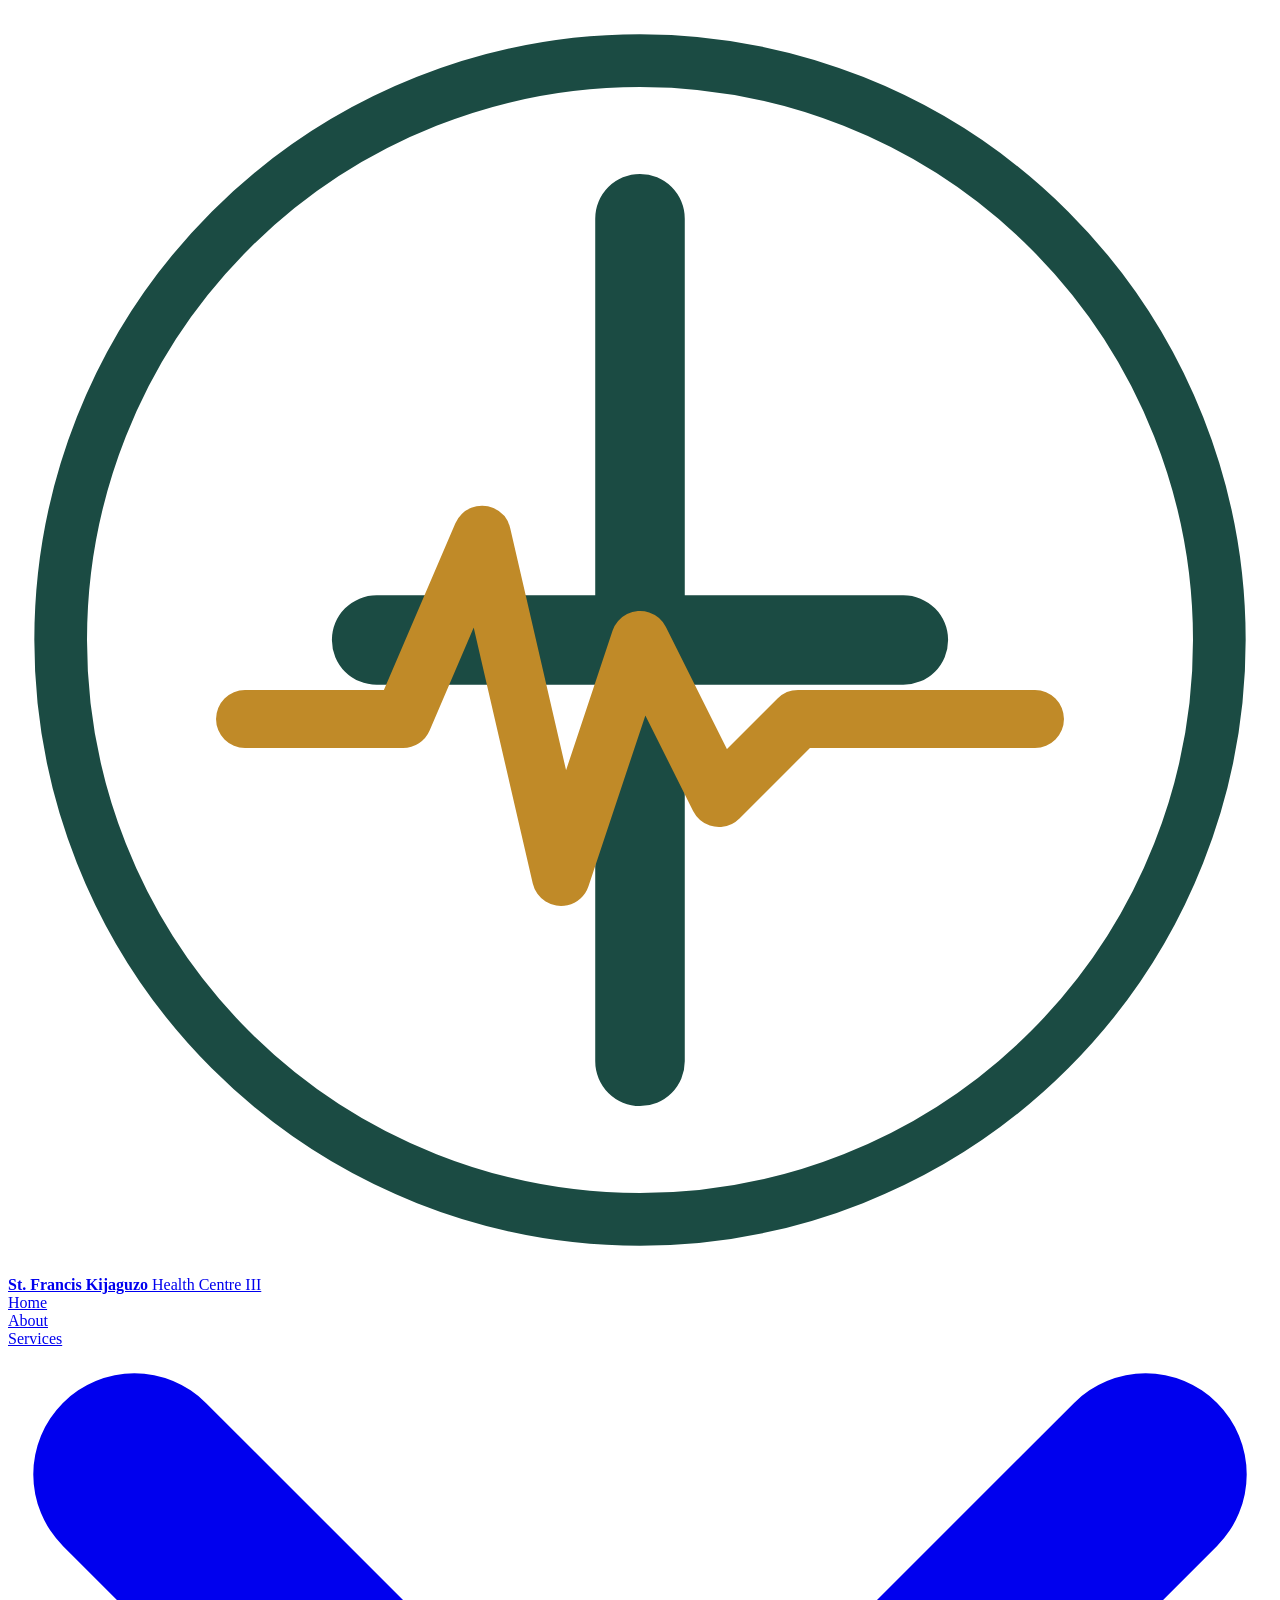
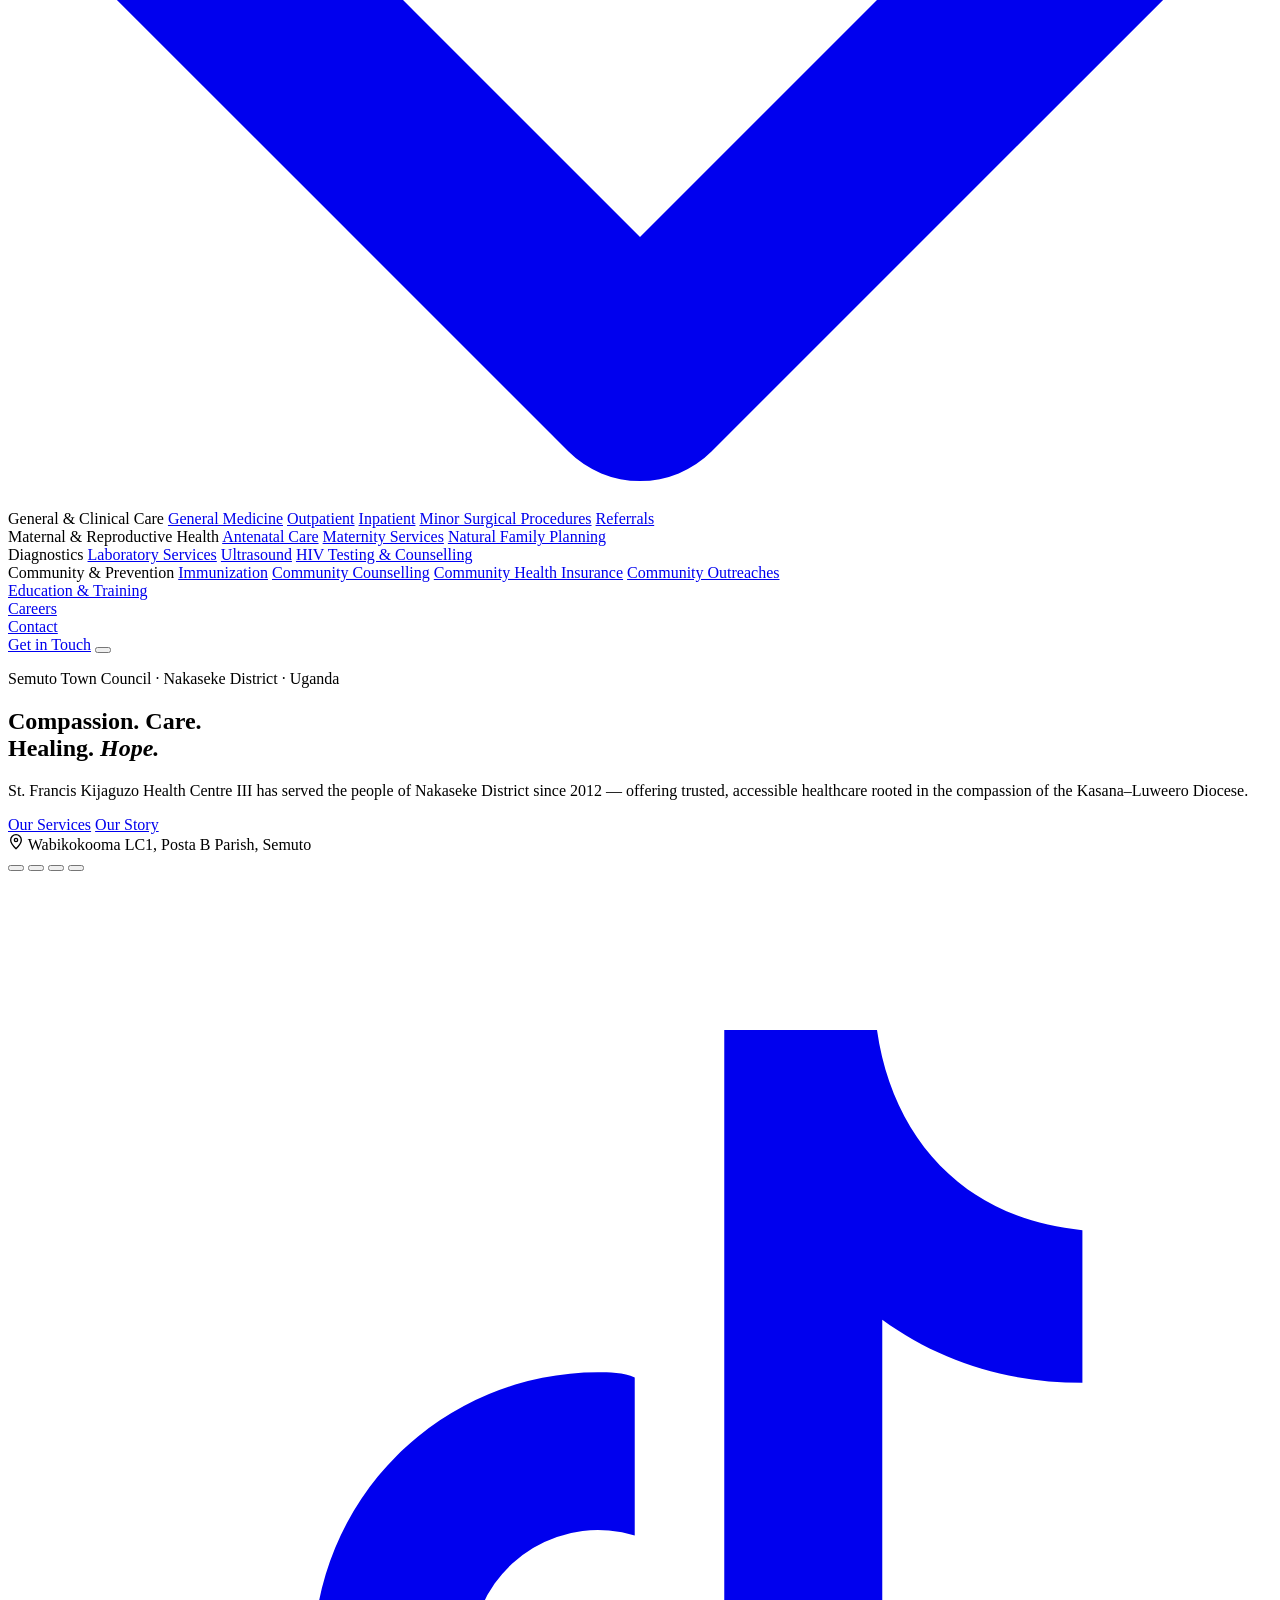
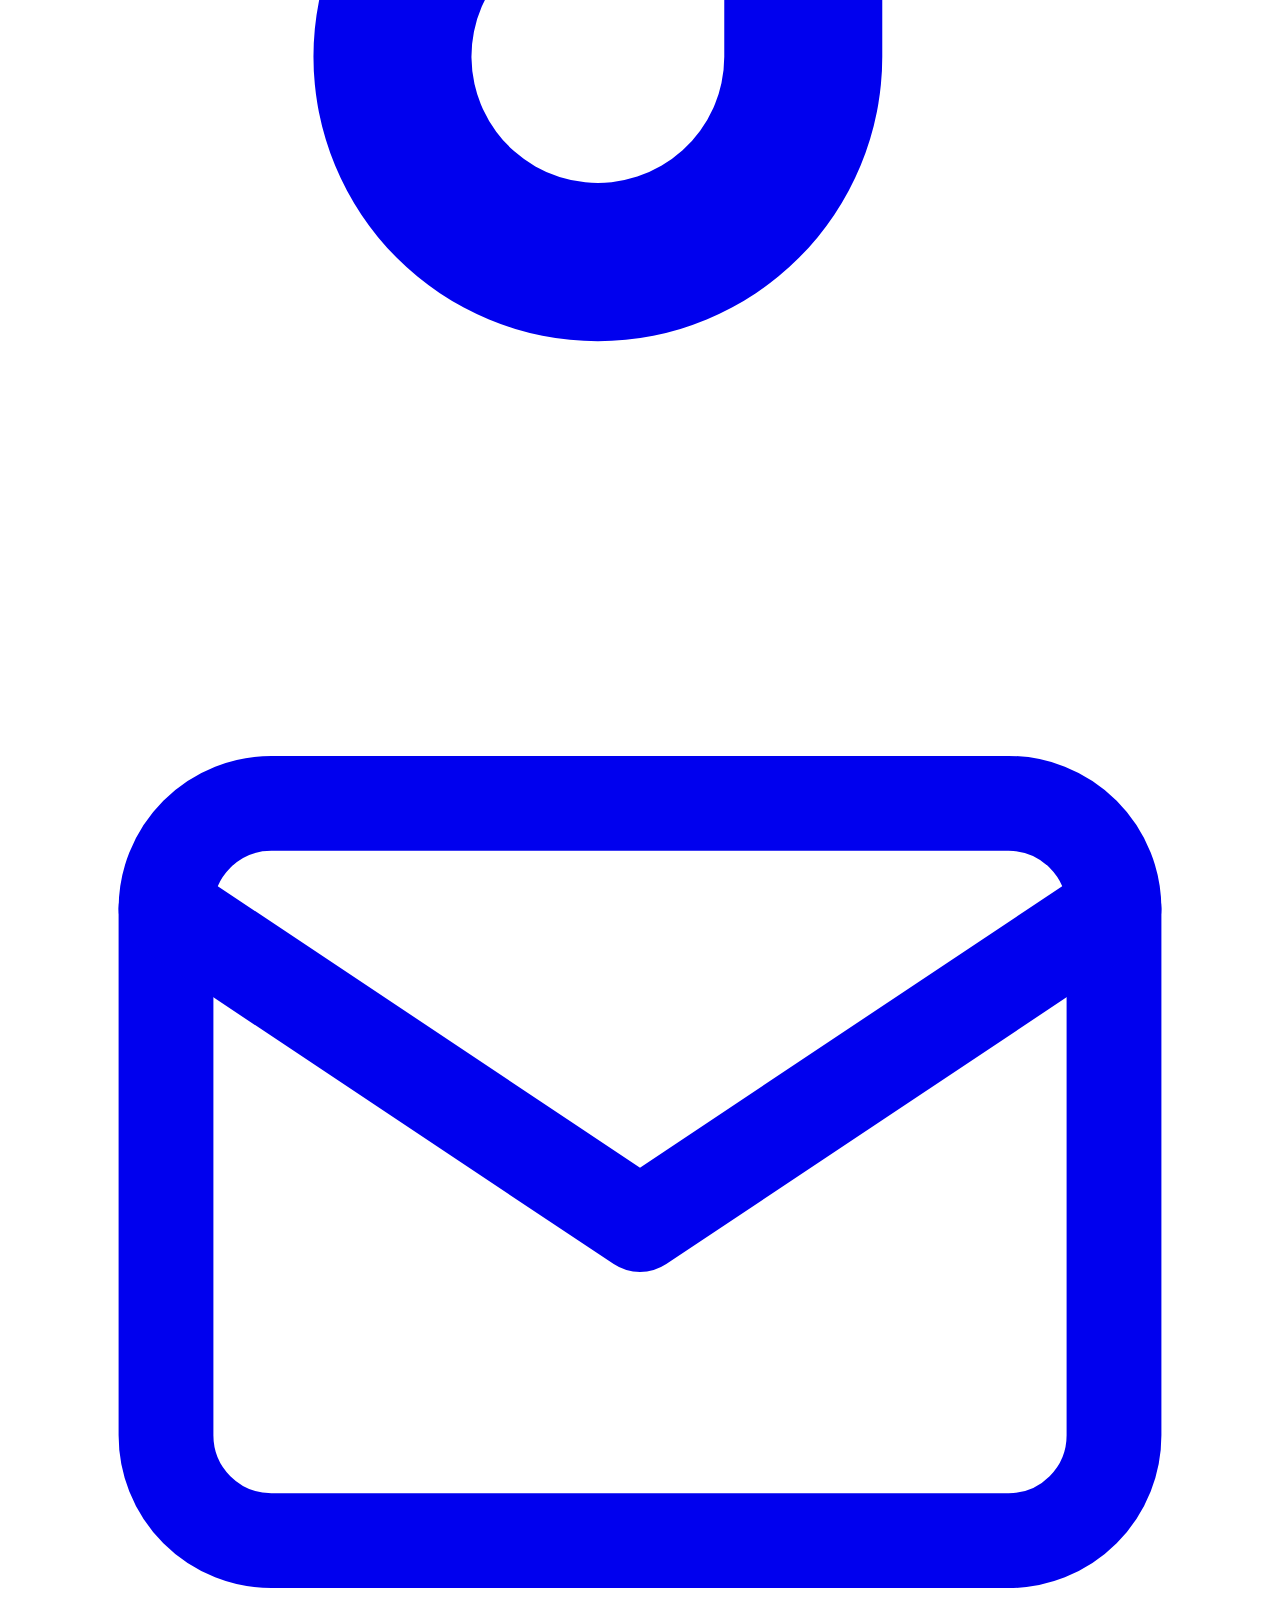
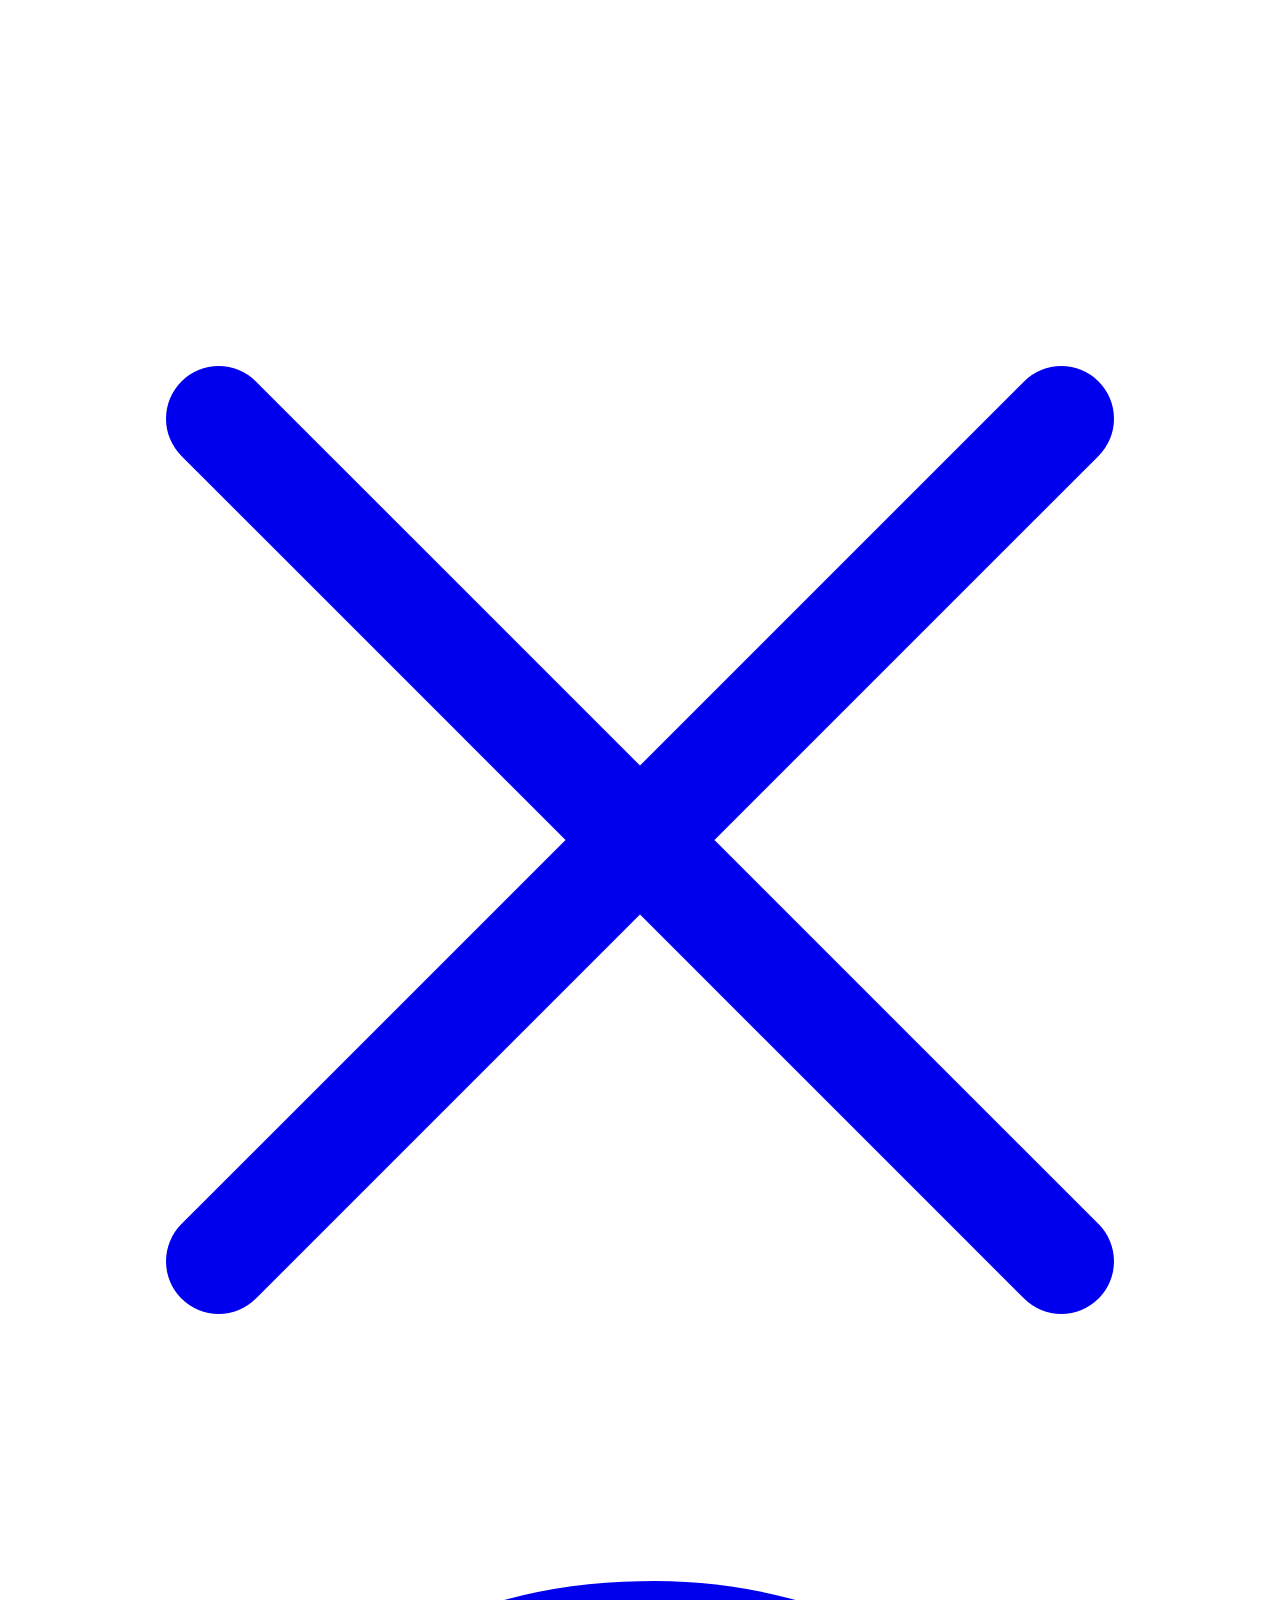
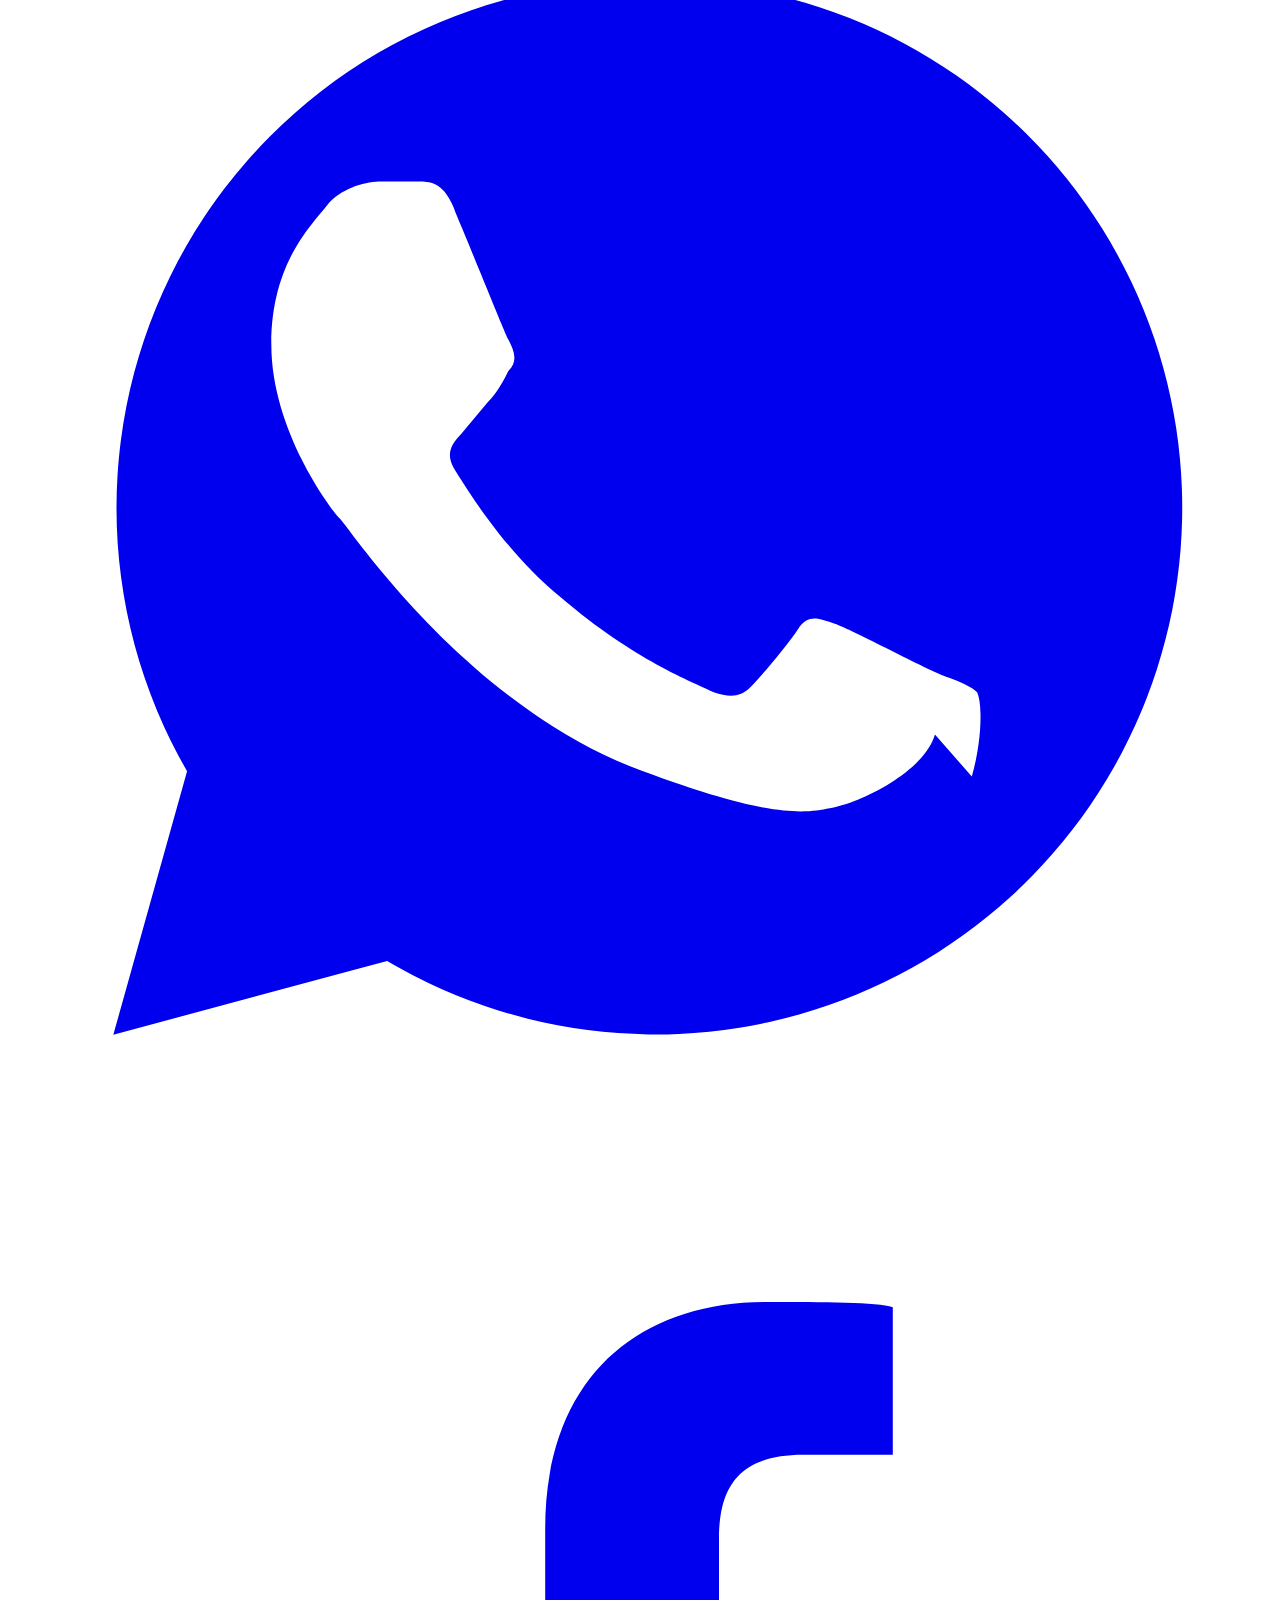
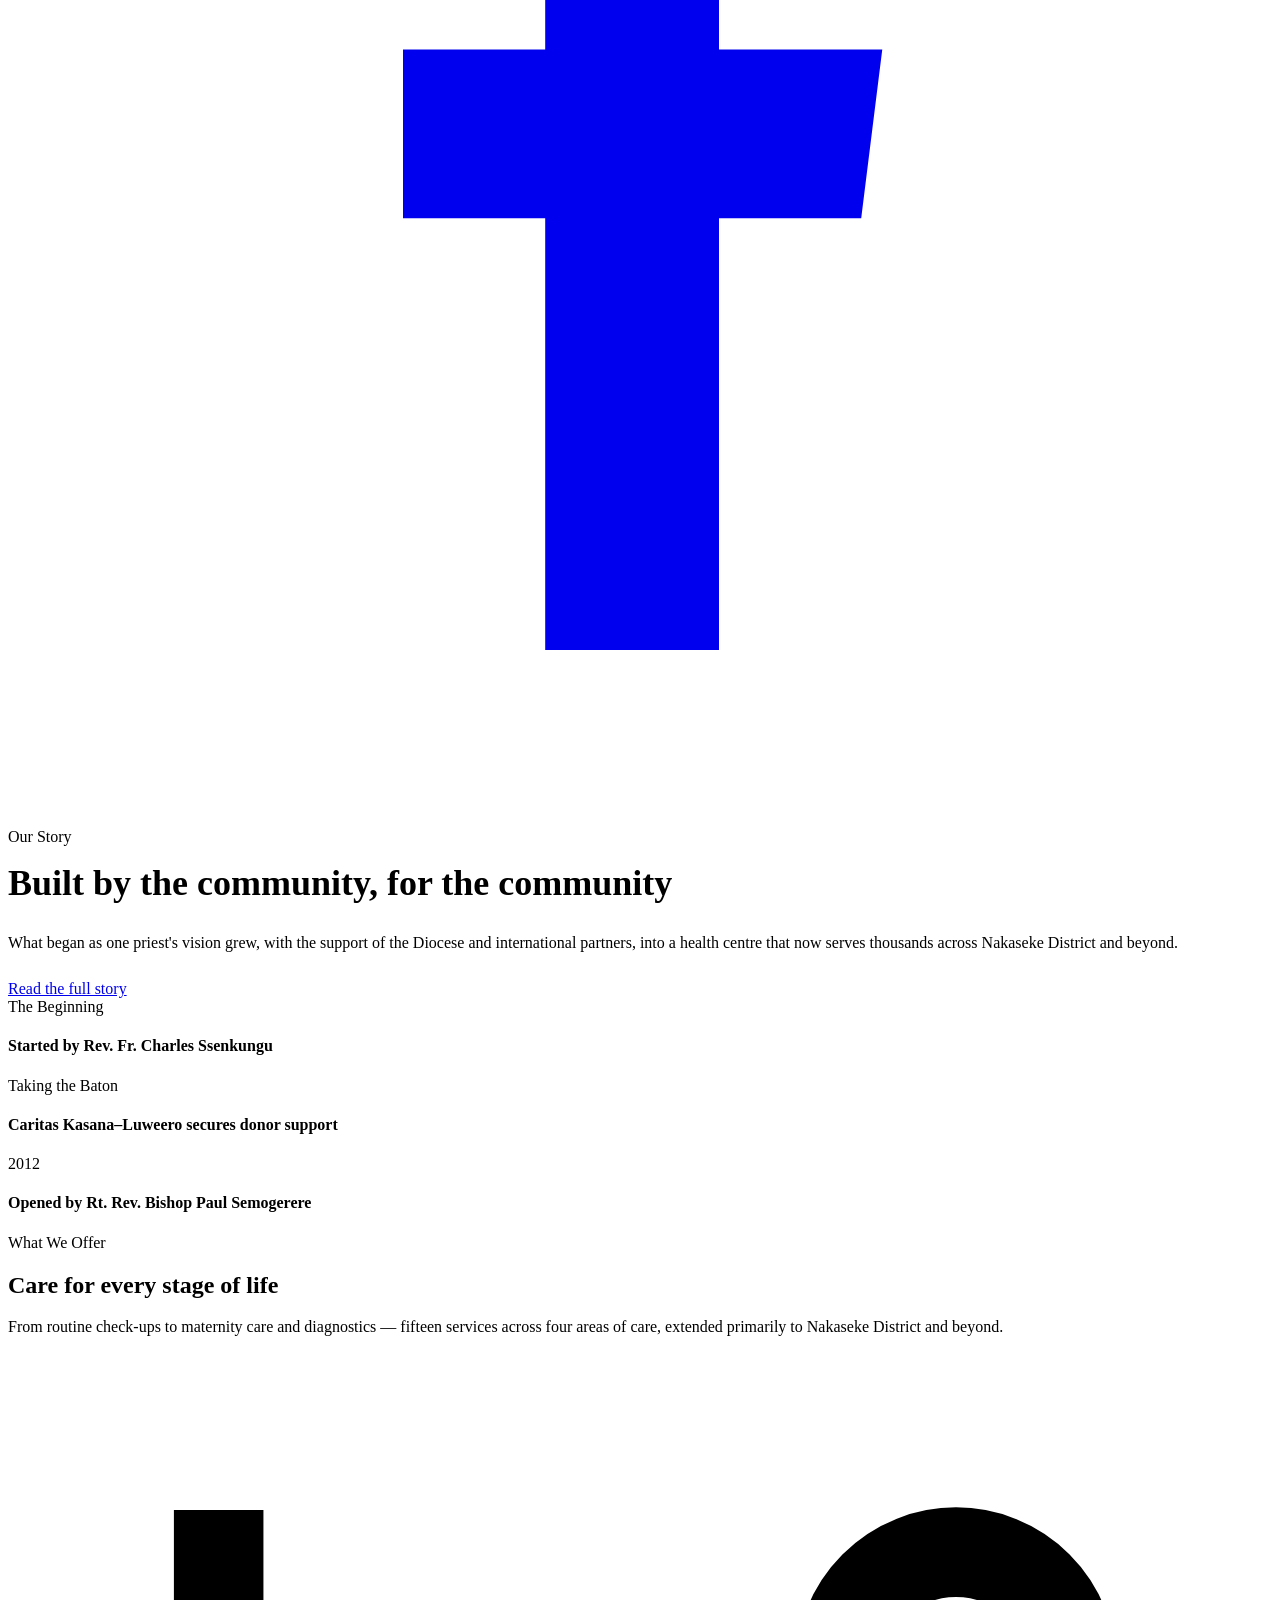
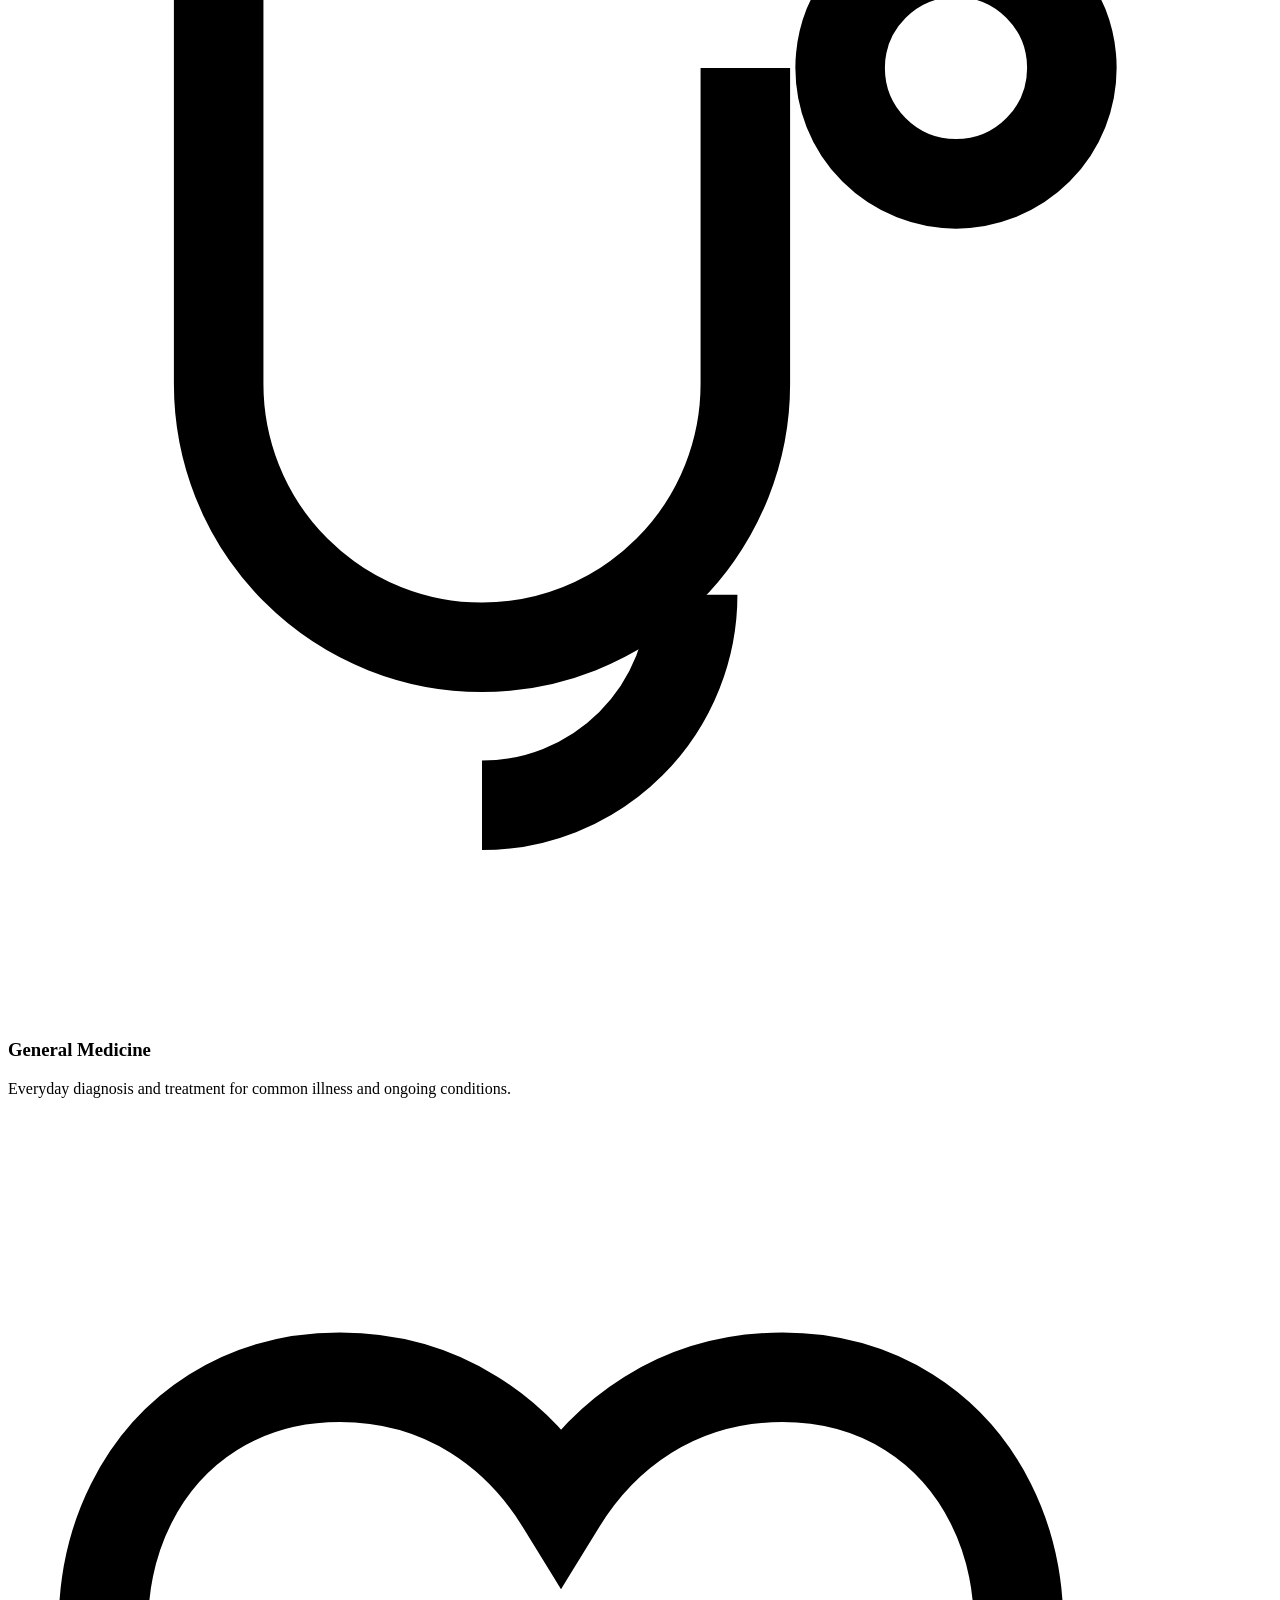
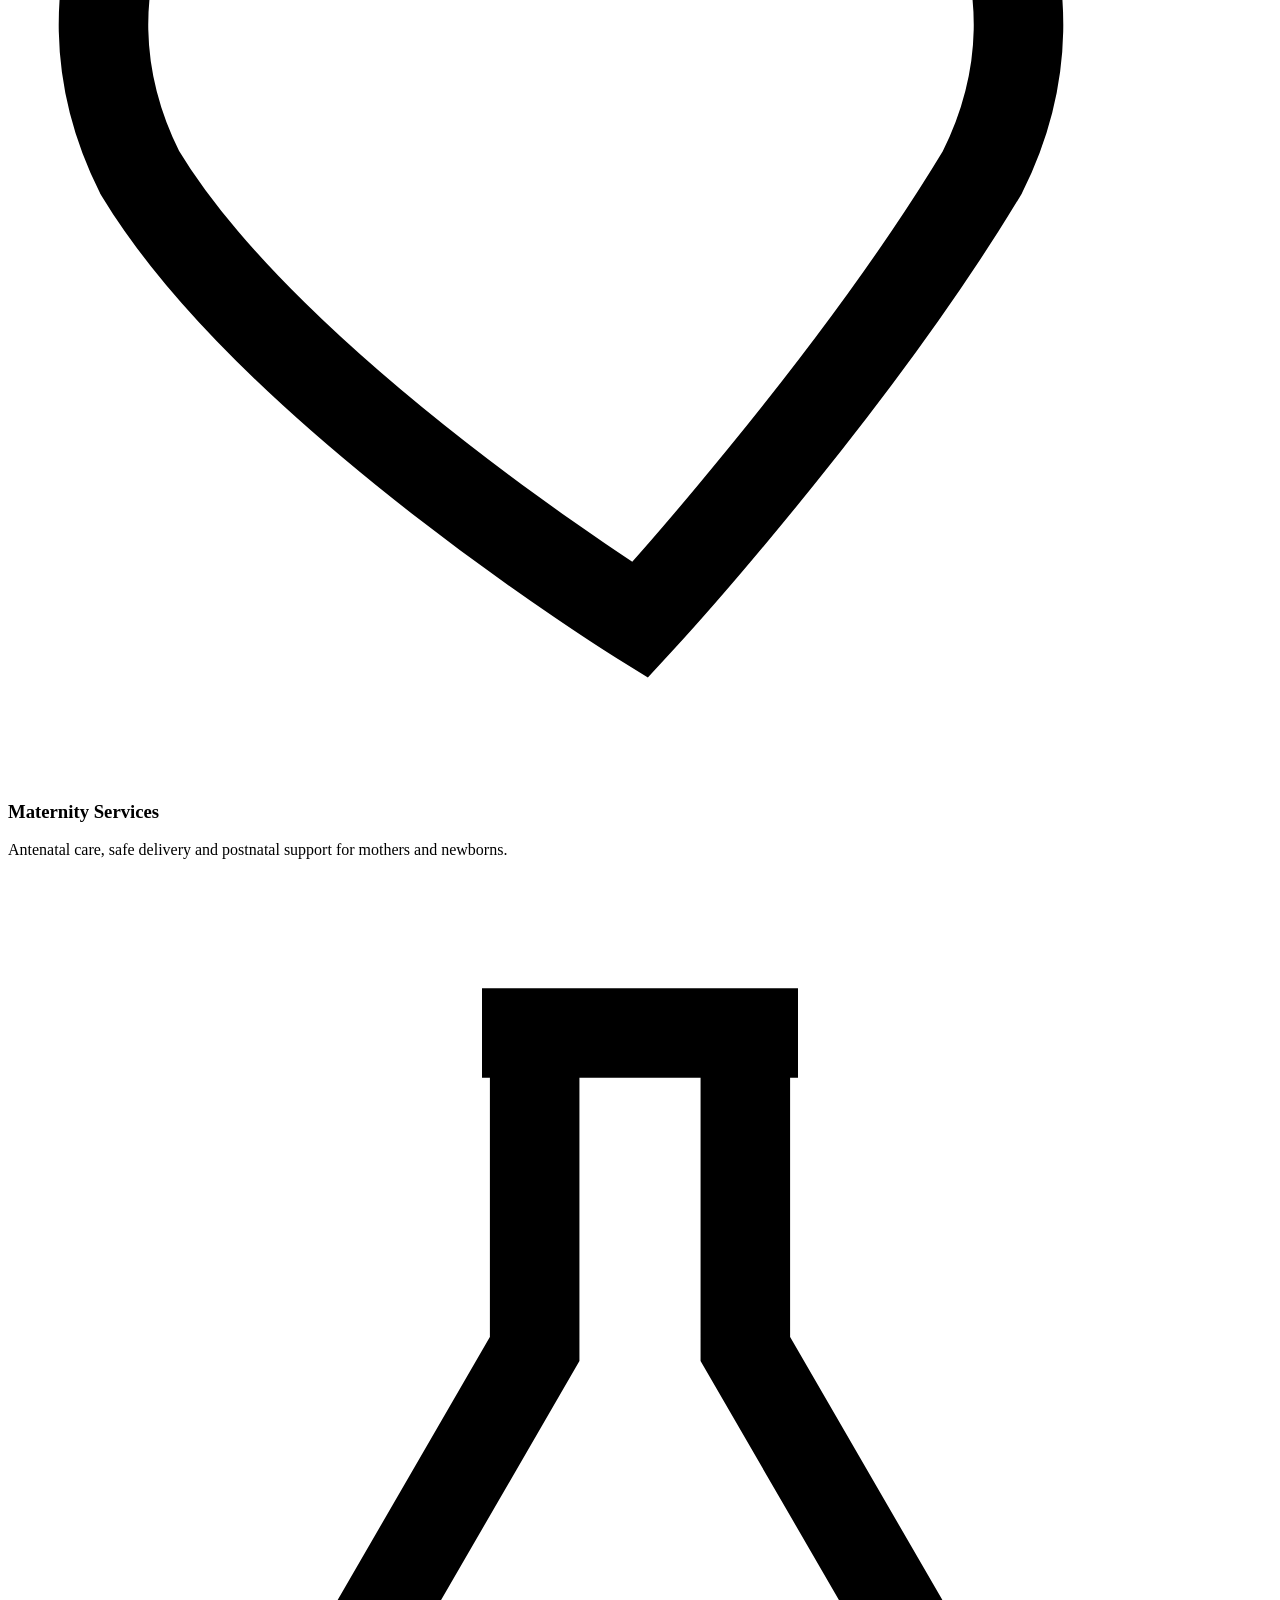
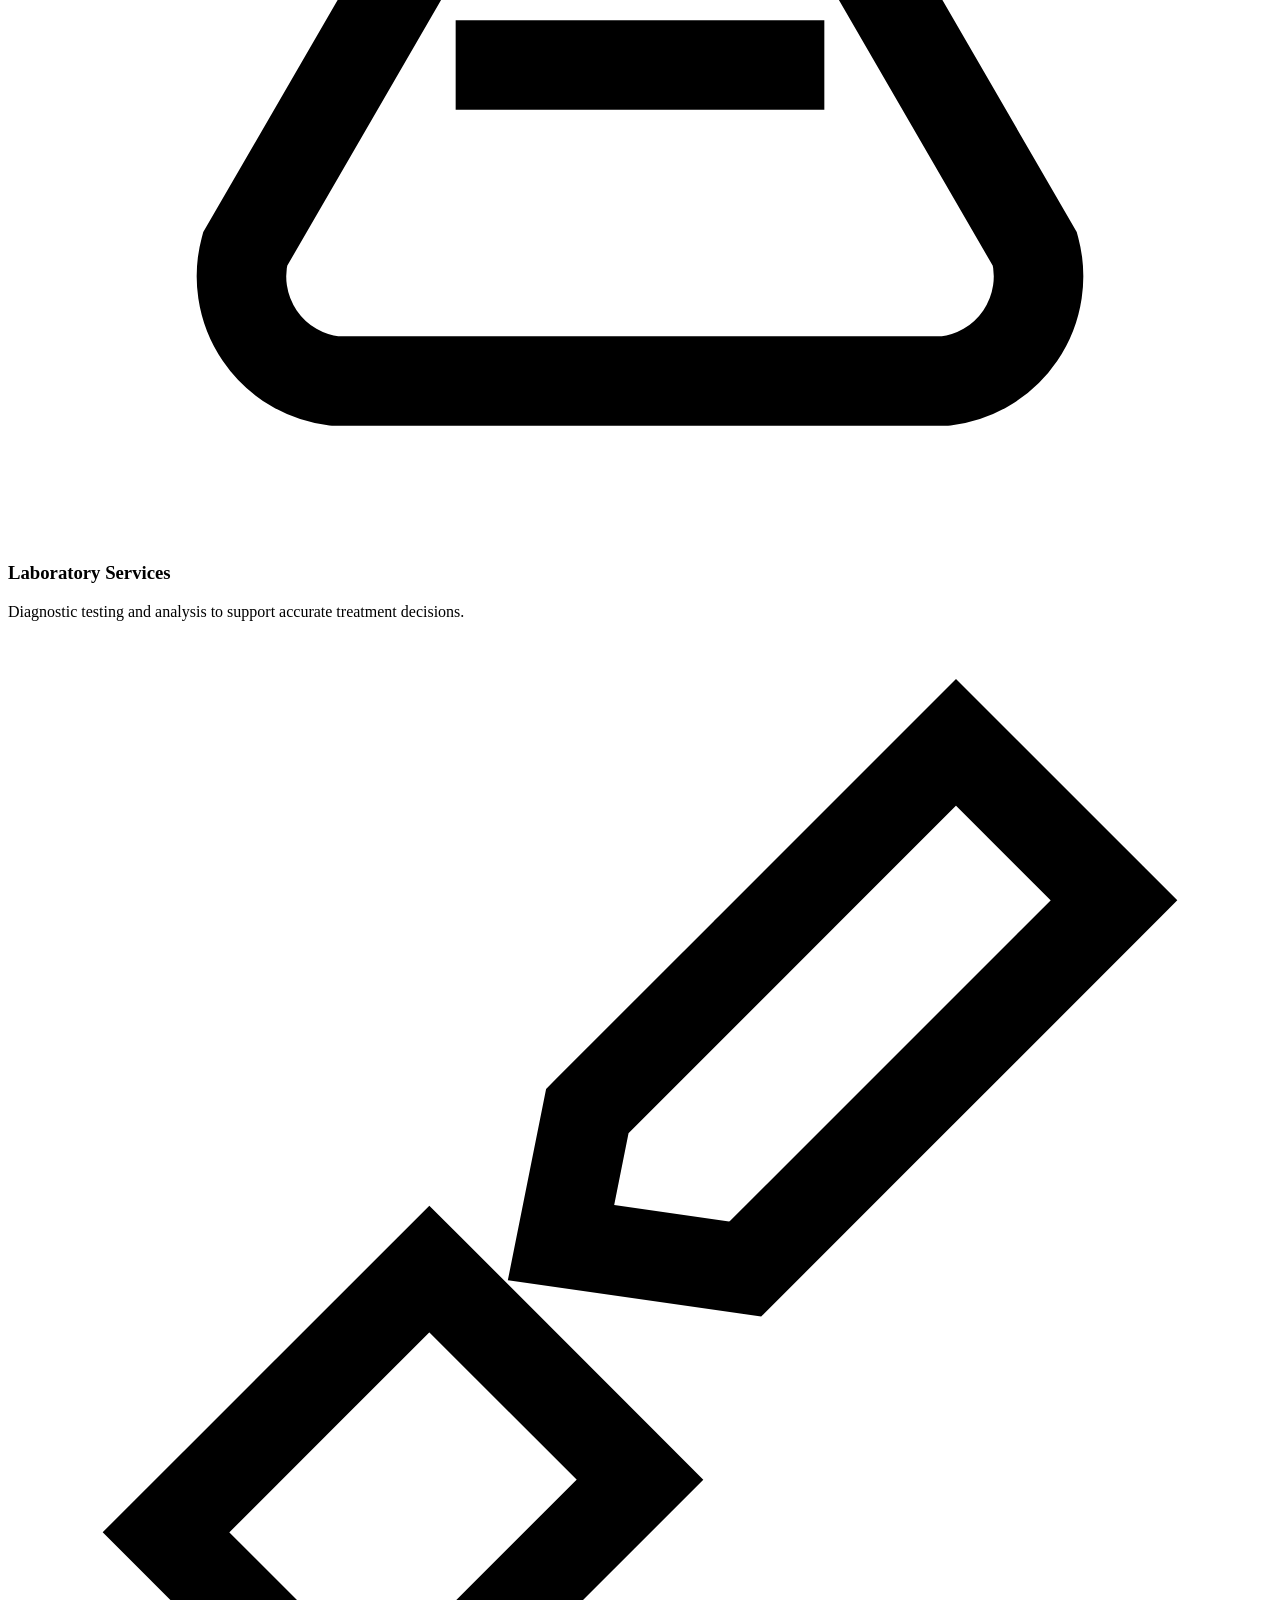
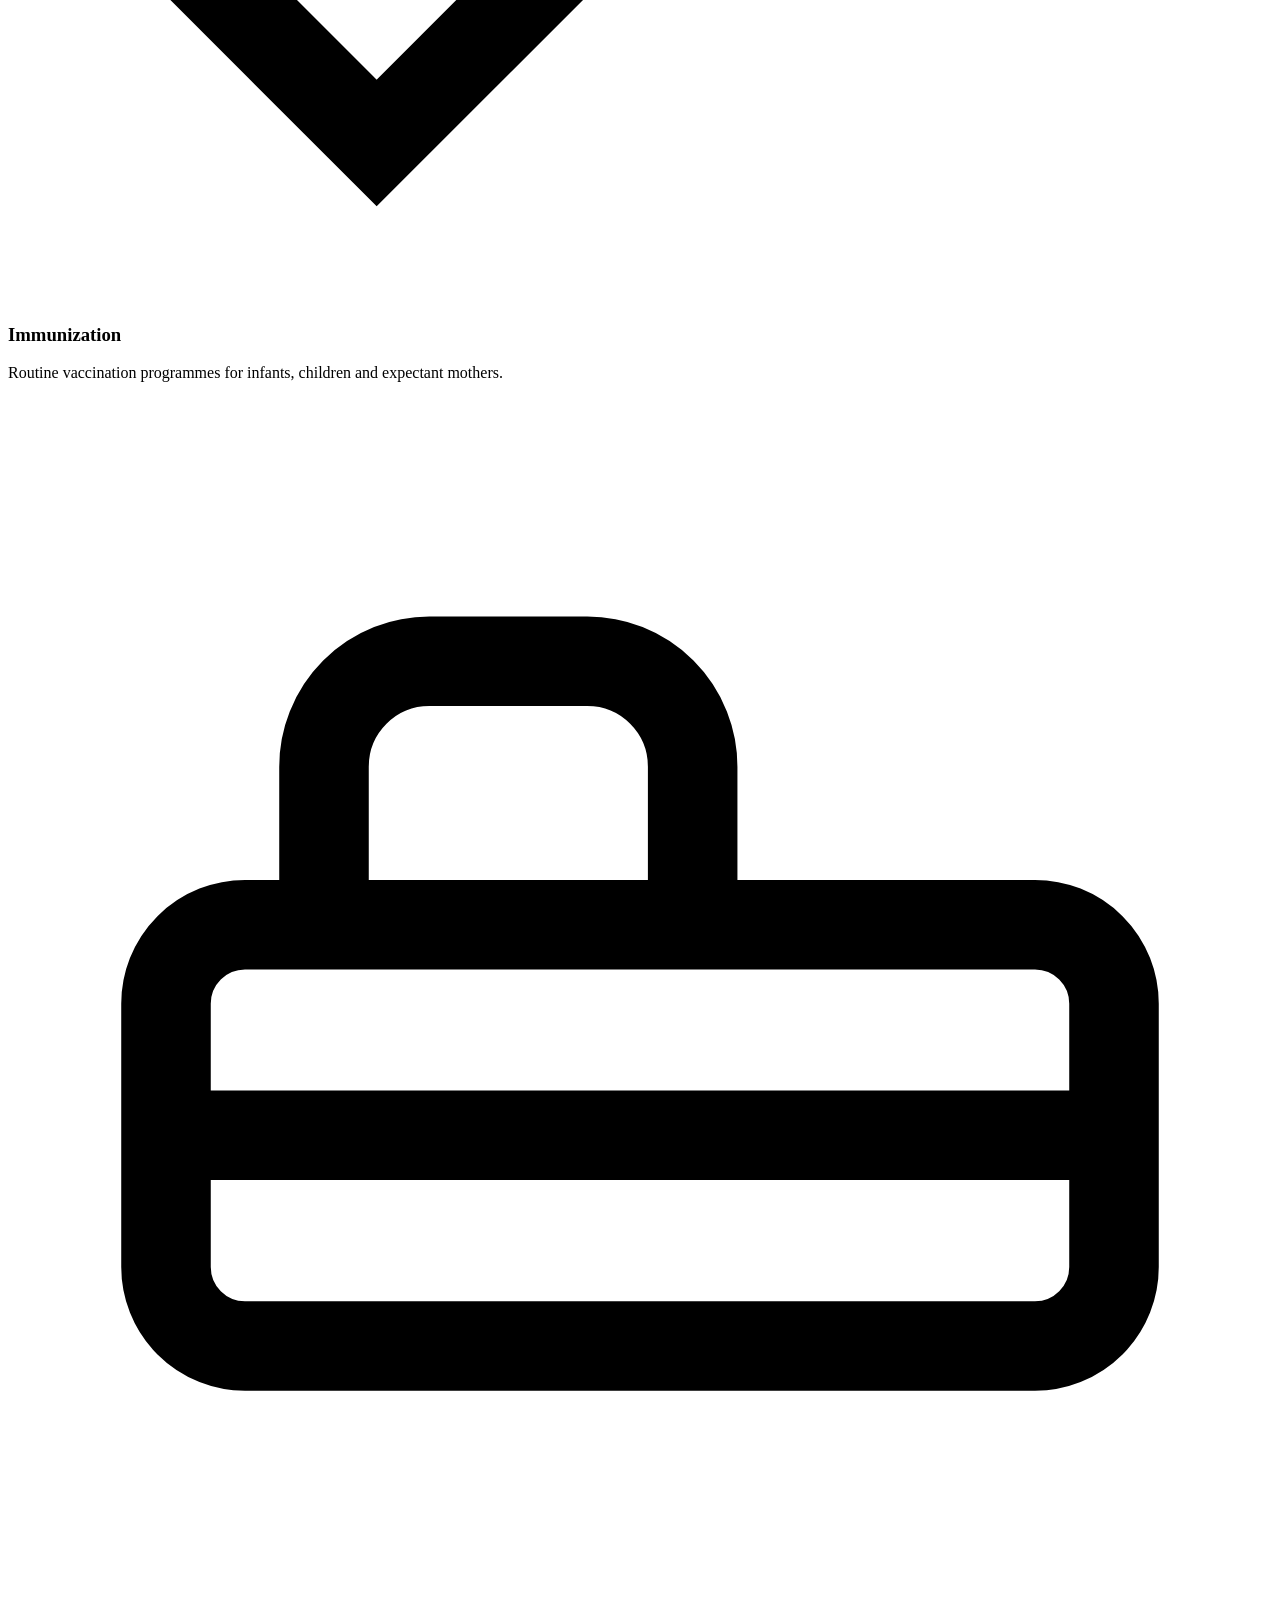
==== index.html @ aebe0451 "Add files via upload" ====
<!DOCTYPE html>
<html lang="en">
<head>
<meta charset="UTF-8">
<meta name="viewport" content="width=device-width, initial-scale=1">
<title>St. Francis Kijaguzo Health Centre III &mdash; Compassion. Care. Healing. Hope.</title>
<link rel="preconnect" href="https://fonts.googleapis.com">
<link rel="preconnect" href="https://fonts.gstatic.com" crossorigin>
<link href="https://fonts.googleapis.com/css2?family=Fraunces:opsz,wght@9..144,300;9..144,400;9..144,500;9..144,600;9..144,700&family=Source+Sans+3:wght@400;500;600;700&display=swap" rel="stylesheet">
<link rel="stylesheet" href="css/base.css">
<link rel="stylesheet" href="css/home.css">
</head>
<body>

<header id="siteHeader">
  <div class="nav">
    <a class="brand" href="index.html">
      <svg viewBox="0 0 48 48" fill="none" xmlns="http://www.w3.org/2000/svg">
        <circle cx="24" cy="24" r="22" stroke="#1b4b43" stroke-width="2"/>
        <path d="M24 8 L24 40 M14 24 L34 24" stroke="#1b4b43" stroke-width="3.4" stroke-linecap="round"/>
        <path d="M9 27 L15 27 L18 20 L21 33 L24 24 L27 30 L30 27 L39 27" stroke="#c08a28" stroke-width="2.2" stroke-linecap="round" stroke-linejoin="round" fill="none"/>
      </svg>
      <span class="brand-text">
        <strong>St. Francis Kijaguzo</strong>
        <span>Health Centre III</span>
      </span>
    </a>
    <nav class="links">
      <div class="nav-item"><a href="index.html" class="active">Home</a></div>
      <div class="nav-item"><a href="about.html">About</a></div>
      <div class="nav-item has-dropdown">
        <a href="services.html">Services
          <svg class="caret" viewBox="0 0 10 6" fill="none"><path d="M1 1l4 4 4-4" stroke="currentColor" stroke-width="1.6" stroke-linecap="round" stroke-linejoin="round"/></svg>
        </a>
        <div class="dropdown">
          <div class="dd-col">
            <span class="dd-heading">General &amp; Clinical Care</span>
            <a href="services.html#general-care">General Medicine</a>
            <a href="services.html#general-care">Outpatient</a>
            <a href="services.html#general-care">Inpatient</a>
            <a href="services.html#general-care">Minor Surgical Procedures</a>
            <a href="services.html#general-care">Referrals</a>
          </div>
          <div class="dd-col">
            <span class="dd-heading">Maternal &amp; Reproductive Health</span>
            <a href="services.html#maternal-health">Antenatal Care</a>
            <a href="services.html#maternal-health">Maternity Services</a>
            <a href="services.html#maternal-health">Natural Family Planning</a>
          </div>
          <div class="dd-col">
            <span class="dd-heading">Diagnostics</span>
            <a href="services.html#diagnostics">Laboratory Services</a>
            <a href="services.html#diagnostics">Ultrasound</a>
            <a href="services.html#diagnostics">HIV Testing &amp; Counselling</a>
          </div>
          <div class="dd-col">
            <span class="dd-heading">Community &amp; Prevention</span>
            <a href="services.html#community">Immunization</a>
            <a href="services.html#community">Community Counselling</a>
            <a href="services.html#community">Community Health Insurance</a>
            <a href="services.html#community">Community Outreaches</a>
          </div>
        </div>
      </div>
      <div class="nav-item"><a href="education-training.html">Education &amp; Training</a></div>
      <div class="nav-item"><a href="careers.html">Careers</a></div>
      <div class="nav-item"><a href="contact.html">Contact</a></div>
    </nav>
    <a class="cta-btn header-cta" href="contact.html">Get in Touch</a>
    <button class="burger" id="burgerBtn" aria-label="Toggle menu" aria-expanded="false">
      <span></span><span></span><span></span>
    </button>
  </div>
</header>

<main>

  <!-- HERO -->
  <section class="hero" id="heroSlideshow">
    <div class="hero-slides">
      <div class="hero-slide active" style="background-image:url('https://images.pexels.com/photos/34222321/pexels-photo-34222321.jpeg?auto=compress&cs=tinysrgb&w=1600')"></div>
      <div class="hero-slide" style="background-image:url('https://images.pexels.com/photos/7659869/pexels-photo-7659869.jpeg?auto=compress&cs=tinysrgb&w=1600')"></div>
      <div class="hero-slide" style="background-image:url('https://images.pexels.com/photos/6098004/pexels-photo-6098004.jpeg?auto=compress&cs=tinysrgb&w=1600')"></div>
      <div class="hero-slide" style="background-image:url('https://images.pexels.com/photos/7088834/pexels-photo-7088834.jpeg?auto=compress&cs=tinysrgb&w=1600')"></div>
    </div>
    <div class="hero-scrim" aria-hidden="true"></div>
    <div class="wrap">
      <div class="reveal in">
        <p class="eyebrow">Semuto Town Council &middot; Nakaseke District &middot; Uganda</p>
        <h1>Compassion. Care.<br>Healing. <em>Hope.</em></h1>
        <p class="lead">St. Francis Kijaguzo Health Centre III has served the people of Nakaseke District since 2012 &mdash; offering trusted, accessible healthcare rooted in the compassion of the Kasana&ndash;Luweero Diocese.</p>
        <div class="btnrow">
          <a class="cta-btn" href="services.html">Our Services</a>
          <a class="cta-outline" href="about.html">Our Story</a>
        </div>
        <div class="loc-tag">
          <svg width="16" height="16" viewBox="0 0 24 24" fill="none" stroke="currentColor" stroke-width="2"><path d="M12 22s8-7.5 8-13a8 8 0 1 0-16 0c0 5.5 8 13 8 13z"/><circle cx="12" cy="9" r="2.5"/></svg>
          Wabikokooma LC1, Posta B Parish, Semuto
        </div>
      </div>
    </div>
    <div class="hero-dots" role="tablist" aria-label="Hero image selector">
      <button class="hero-dot active" data-slide="0" aria-label="Show slide 1"></button>
      <button class="hero-dot" data-slide="1" aria-label="Show slide 2"></button>
      <button class="hero-dot" data-slide="2" aria-label="Show slide 3"></button>
      <button class="hero-dot" data-slide="3" aria-label="Show slide 4"></button>
    </div>
    <div class="hero-social" aria-label="Social media">
      <a href="#" target="_blank" rel="noopener" aria-label="TikTok">
        <svg viewBox="0 0 24 24" fill="currentColor"><path d="M16.5 3c.3 2.1 1.7 3.6 3.9 3.8v2.9c-1.4 0-2.7-.4-3.8-1.2v6.4a5.4 5.4 0 1 1-5.4-5.4c.2 0 .5 0 .7.1v3a2.4 2.4 0 1 0 1.7 2.3V3h3z"/></svg>
      </a>
      <a href="#" aria-label="Email">
        <svg viewBox="0 0 24 24" fill="none" stroke="currentColor" stroke-width="1.8" stroke-linecap="round" stroke-linejoin="round"><rect x="3" y="5" width="18" height="14" rx="2"/><path d="M3 7l9 6 9-6"/></svg>
      </a>
      <a href="#" target="_blank" rel="noopener" aria-label="X (Twitter)">
        <svg viewBox="0 0 24 24" fill="none" stroke="currentColor" stroke-width="2" stroke-linecap="round"><path d="M4 4l16 16M20 4L4 20"/></svg>
      </a>
      <a href="#" target="_blank" rel="noopener" aria-label="WhatsApp">
        <svg viewBox="0 0 24 24" fill="currentColor"><path d="M12 2a10 10 0 0 0-8.6 15L2 22l5.2-1.4A10 10 0 1 0 12 2zm5.6 14.3c-.2.7-1.4 1.3-2 1.4-.5.1-1.2.2-3.8-.8-3.2-1.3-5.3-4.5-5.5-4.7-.2-.2-1.3-1.7-1.3-3.3 0-1.6.8-2.3 1.1-2.7.3-.3.7-.4 1-.4h.7c.2 0 .5 0 .7.6.3.7.9 2.2 1 2.4.1.2.2.4 0 .6-.1.2-.2.4-.4.6l-.5.6c-.2.2-.3.4-.1.7.2.3.9 1.5 2 2.4 1.4 1.2 2.5 1.6 2.9 1.8.3.1.5.1.7-.1.2-.2.7-.8.9-1.1.2-.3.4-.2.7-.1.3.1 1.8.9 2.1 1 .3.1.5.2.6.3.1.2.1.9-.1 1.6z"/></svg>
      </a>
      <a href="#" target="_blank" rel="noopener" aria-label="Facebook">
        <svg viewBox="0 0 24 24" fill="currentColor"><path d="M13.5 21v-8.2h2.7l.4-3.2h-3.1V7.5c0-.9.3-1.6 1.6-1.6h1.7V3.1C16.5 3 15.5 3 14.4 3c-2.5 0-4.2 1.5-4.2 4.3v2.3H7.5v3.2h2.7V21h3.3z"/></svg>
      </a>
    </div>
  </section>

  <!-- ABOUT TEASER -->
  <section class="about-teaser">
    <div class="wrap">
      <div class="reveal">
        <p class="eyebrow">Our Story</p>
        <h2 style="font-size:clamp(26px,3vw,36px);margin-top:10px;">Built by the community, for the community</h2>
        <p class="big">What began as one priest's vision grew, with the support of the Diocese and international partners, into a health centre that now serves thousands across Nakaseke District and beyond.</p>
        <div style="margin-top:28px;">
          <a class="cta-outline" href="about.html">Read the full story</a>
        </div>
      </div>
      <div class="tl-mini reveal">
        <div>
          <span class="yr">The Beginning</span>
          <h4>Started by Rev. Fr. Charles Ssenkungu</h4>
        </div>
        <div>
          <span class="yr">Taking the Baton</span>
          <h4>Caritas Kasana&ndash;Luweero secures donor support</h4>
        </div>
        <div>
          <span class="yr">2012</span>
          <h4>Opened by Rt. Rev. Bishop Paul Semogerere</h4>
        </div>
      </div>
    </div>
  </section>

  <!-- SERVICES TEASER -->
  <section class="services-teaser" id="services-teaser">
    <div class="wrap">
      <div class="section-head reveal">
        <p class="eyebrow">What We Offer</p>
        <h2>Care for every stage of life</h2>
        <p>From routine check-ups to maternity care and diagnostics &mdash; fifteen services across four areas of care, extended primarily to Nakaseke District and beyond.</p>
      </div>
      <div class="svc-grid reveal">
        <div class="svc-card">
          <svg class="ic" viewBox="0 0 24 24" fill="none" stroke="currentColor" stroke-width="1.7"><path d="M4 3v9a5 5 0 0 0 10 0V6"/><circle cx="18" cy="6" r="2.2"/><path d="M9 20a4 4 0 0 0 4-4"/></svg>
          <h3>General Medicine</h3>
          <p>Everyday diagnosis and treatment for common illness and ongoing conditions.</p>
        </div>
        <div class="svc-card">
          <svg class="ic" viewBox="0 0 24 24" fill="none" stroke="currentColor" stroke-width="1.7"><path d="M12 21s-7-4.35-9.5-8.5C.7 8.9 2.6 5 6.3 5c2 0 3.4 1.1 4.2 2.4C11.3 6.1 12.7 5 14.7 5c3.7 0 5.6 3.9 3.8 7.5C16 16.65 12 21 12 21z"/></svg>
          <h3>Maternity Services</h3>
          <p>Antenatal care, safe delivery and postnatal support for mothers and newborns.</p>
        </div>
        <div class="svc-card">
          <svg class="ic" viewBox="0 0 24 24" fill="none" stroke="currentColor" stroke-width="1.7"><path d="M9 3h6M10 3v6l-5.5 9.5A2 2 0 0 0 6.2 21h11.6a2 2 0 0 0 1.7-2.5L14 9V3"/><path d="M8.5 15h7"/></svg>
          <h3>Laboratory Services</h3>
          <p>Diagnostic testing and analysis to support accurate treatment decisions.</p>
        </div>
        <div class="svc-card">
          <svg class="ic" viewBox="0 0 24 24" fill="none" stroke="currentColor" stroke-width="1.7"><path d="M18 2l-4 4M11 9l7-7 3 3-7 7-3.5-.5L11 9z"/><path d="M8 12l4 4-5 5-4-4z"/></svg>
          <h3>Immunization</h3>
          <p>Routine vaccination programmes for infants, children and expectant mothers.</p>
        </div>
        <div class="svc-card">
          <svg class="ic" viewBox="0 0 24 24" fill="none" stroke="currentColor" stroke-width="1.7"><rect x="3" y="10" width="18" height="8" rx="1.5"/><path d="M3 14h18M6 10V7a2 2 0 0 1 2-2h3a2 2 0 0 1 2 2v3"/></svg>
          <h3>Inpatient Care</h3>
          <p>Overnight and extended care for patients who need closer monitoring.</p>
        </div>
        <div class="svc-card more">
          <h3>15 services in all</h3>
          <p>Outreaches, HIV testing, ultrasound, family planning and more.</p>
          <a href="services.html">View full list &rarr;</a>
        </div>
      </div>
    </div>
  </section>

  <!-- TEAM -->
  <section class="team" id="team">
    <div class="wrap">
      <div class="section-head reveal">
        <p class="eyebrow">Our People</p>
        <h2>Meet Our Experienced Team</h2>
        <p>Sample team profiles &mdash; swap in your staff's real names, specialisations and photos before publishing.</p>
      </div>
      <div class="carousel-wrap reveal">
        <button class="car-btn prev" data-carousel="team-track" aria-label="Scroll team left">&lsaquo;</button>
        <div class="carousel-track" id="team-track">
          <div class="team-card">
            <div class="team-photo"><img src="https://images.pexels.com/photos/19596247/pexels-photo-19596247.jpeg?auto=compress&cs=tinysrgb&w=600" alt="Portrait of Dr. A. Namutebi" loading="lazy"></div>
            <div class="info">
              <h3>Dr. A. Namutebi</h3>
              <span class="role">General Medicine</span>
              <p class="dept">Outpatient &amp; Inpatient Care</p>
            </div>
          </div>
          <div class="team-card">
            <div class="team-photo"><img src="https://images.pexels.com/photos/19379640/pexels-photo-19379640.jpeg?auto=compress&cs=tinysrgb&w=600" alt="Portrait of Dr. J. Mukasa" loading="lazy"></div>
            <div class="info">
              <h3>Dr. J. Mukasa</h3>
              <span class="role">Maternal Health</span>
              <p class="dept">Antenatal &amp; Maternity Services</p>
            </div>
          </div>
          <div class="team-card">
            <div class="team-photo"><img src="https://images.pexels.com/photos/5430213/pexels-photo-5430213.jpeg?auto=compress&cs=tinysrgb&w=600" alt="Portrait of S. Nakato" loading="lazy"></div>
            <div class="info">
              <h3>S. Nakato</h3>
              <span class="role">Head Nurse</span>
              <p class="dept">Immunization &amp; Outreach</p>
            </div>
          </div>
          <div class="team-card">
            <div class="team-photo"><img src="https://images.pexels.com/photos/19039168/pexels-photo-19039168.jpeg?auto=compress&cs=tinysrgb&w=600" alt="Portrait of Dr. B. Ssempala" loading="lazy"></div>
            <div class="info">
              <h3>Dr. B. Ssempala</h3>
              <span class="role">Diagnostics</span>
              <p class="dept">Laboratory &amp; Ultrasound</p>
            </div>
          </div>
          <div class="team-card">
            <div class="team-photo"><img src="https://images.pexels.com/photos/29852895/pexels-photo-29852895.jpeg?auto=compress&cs=tinysrgb&w=600" alt="Portrait of R. Kintu" loading="lazy"></div>
            <div class="info">
              <h3>R. Kintu</h3>
              <span class="role">Counsellor</span>
              <p class="dept">HIV &amp; Community Counselling</p>
            </div>
          </div>
          <div class="team-card">
            <div class="team-photo"><img src="https://images.pexels.com/photos/19963130/pexels-photo-19963130.jpeg?auto=compress&cs=tinysrgb&w=600" alt="Portrait of Dr. C. Nabirye" loading="lazy"></div>
            <div class="info">
              <h3>Dr. C. Nabirye</h3>
              <span class="role">General Surgery</span>
              <p class="dept">Minor Surgical Procedures</p>
            </div>
          </div>
        </div>
        <button class="car-btn next" data-carousel="team-track" aria-label="Scroll team right">&rsaquo;</button>
      </div>
    </div>
  </section>

  <!-- TESTIMONIALS -->
  <section class="testimonials" id="testimonials">
    <div class="wrap">
      <div class="section-head reveal">
        <p class="eyebrow">Patient Voices</p>
        <h2>What Our Patients Are Saying</h2>
        <p>Sample testimonials &mdash; replace with real, permissioned patient quotes before publishing.</p>
      </div>
      <div class="carousel-wrap reveal">
        <button class="car-btn prev" data-carousel="testi-track" aria-label="Scroll testimonials left">&lsaquo;</button>
        <div class="carousel-track" id="testi-track">
          <div class="testi-card">
            <div class="stars" aria-hidden="true">★★★★★</div>
            <span class="quote-mark">&ldquo;</span>
            <p class="quote">The maternity team made me feel safe throughout my pregnancy and delivery. I'm grateful for their patience.</p>
            <span class="who">Patient &middot; Semuto</span>
          </div>
          <div class="testi-card">
            <div class="stars" aria-hidden="true">★★★★★</div>
            <span class="quote-mark">&ldquo;</span>
            <p class="quote">Fast, respectful care every time I've visited the lab for testing. The staff explain everything clearly.</p>
            <span class="who">Patient &middot; Nakaseke District</span>
          </div>
          <div class="testi-card">
            <div class="stars" aria-hidden="true">★★★★★</div>
            <span class="quote-mark">&ldquo;</span>
            <p class="quote">The outreach team came to our village for immunization day &mdash; it made all the difference for our children.</p>
            <span class="who">Community Member &middot; Semuto</span>
          </div>
          <div class="testi-card">
            <div class="stars" aria-hidden="true">★★★★★</div>
            <span class="quote-mark">&ldquo;</span>
            <p class="quote">Compassionate and thorough &mdash; exactly what the Centre's name promises. I always recommend it to neighbours.</p>
            <span class="who">Patient &middot; Kijaguzo</span>
          </div>
        </div>
        <button class="car-btn next" data-carousel="testi-track" aria-label="Scroll testimonials right">&rsaquo;</button>
      </div>
    </div>
  </section>

  <!-- STATS -->
  <section class="stats">
    <div class="wrap">
      <div class="reveal">
        <div class="num">2012</div>
        <div class="lbl">Year Founded</div>
      </div>
      <div class="reveal">
        <div class="num">15</div>
        <div class="lbl">Services Across 4 Areas of Care</div>
      </div>
      <div class="reveal">
        <div class="num">1</div>
        <div class="lbl">District Served, Countless Lives Touched</div>
      </div>
    </div>
  </section>

  <!-- STRATEGIC PARTNERS -->
  <section class="partners">
    <div class="wrap reveal">
      <p class="eyebrow">Working Together</p>
      <h2 style="font-size:clamp(24px,3vw,32px);margin-top:10px;">Our Strategic Partners</h2>
      <p style="margin-top:12px;color:#4a4a40;max-width:60ch;">St. Francis Kijaguzo Health Centre III has grown through the trust and support of the following partners.</p>
      <div class="partner-row">
        <a class="partner-tile" href="https://kasanaluweerodiocese.org/" target="_blank" rel="noopener">
          <div class="logo-frame"><img src="https://kasanaluweerodiocese.org/wp-content/uploads/2023/09/cropped-cropped-Bishop-Lawrence-Mukasas-Emblem-1-150x150.jpeg" alt="Kasana–Luweero Diocese emblem" loading="lazy"></div>
          <div>
            <span class="name">Kasana&ndash;Luweero Diocese</span>
            <span class="sub">Governing Diocese</span>
          </div>
        </a>
        <a class="partner-tile" href="https://kasanaluweerodiocese.org/caritas-kasanaensis/" target="_blank" rel="noopener">
          <div class="logo-frame"><img src="https://commons.wikimedia.org/wiki/Special:FilePath/Logo_Caritas_2026.svg" alt="Caritas logo" loading="lazy"></div>
          <div>
            <span class="name">Caritas Kasana&ndash;Luweero</span>
            <span class="sub">Programme Partner</span>
          </div>
        </a>
        <div class="partner-tile">
          <div class="logo-frame"><span class="name" style="font-size:20px;">ZFK</span></div>
          <div>
            <span class="name">ZFK e.V.</span>
            <span class="sub">Donor, Germany</span>
          </div>
        </div>
        <div class="partner-tile">
          <div class="logo-frame"><span class="name" style="font-size:20px;">1LD</span></div>
          <div>
            <span class="name">1LD e.V.</span>
            <span class="sub">Donor, Germany</span>
          </div>
        </div>
        <a class="partner-tile" href="https://www.bmz.de/en" target="_blank" rel="noopener">
          <div class="logo-frame"><img src="https://commons.wikimedia.org/wiki/Special:FilePath/DEgov-BMZ-Logo_en.svg" alt="BMZ &mdash; German Federal Ministry for Economic Cooperation and Development logo" loading="lazy"></div>
          <div>
            <span class="name">BMZ</span>
            <span class="sub">Donor, Germany</span>
          </div>
        </a>
      </div>
    </div>
  </section>

  <!-- BLOG -->
  <section class="blog" id="blog">
    <div class="wrap">
      <div class="section-head reveal">
        <p class="eyebrow">From Our Blog</p>
        <h2>Health News &amp; Community Stories</h2>
        <p>Sample posts &mdash; a real blog page can be built out once you have articles ready to publish.</p>
      </div>
      <div class="blog-grid reveal">
        <article class="blog-card">
          <div class="thumb"></div>
          <div class="body">
            <span class="meta">Maternal Health</span>
            <h3>Why Antenatal Visits Matter</h3>
            <p>A look at what happens during antenatal check-ups and why early, regular visits protect both mother and baby.</p>
            <a class="readmore" href="#">Read more &rarr;</a>
          </div>
        </article>
        <article class="blog-card">
          <div class="thumb" style="background:linear-gradient(135deg,#e2ebdf,#a6462f);"></div>
          <div class="body">
            <span class="meta">Community Outreach</span>
            <h3>Inside an Immunization Day in Semuto</h3>
            <p>Our outreach team recently brought vaccines and check-ups directly to families outside Semuto Town Council.</p>
            <a class="readmore" href="#">Read more &rarr;</a>
          </div>
        </article>
        <article class="blog-card">
          <div class="thumb" style="background:linear-gradient(135deg,#c08a28,#1b4b43);"></div>
          <div class="body">
            <span class="meta">Diagnostics</span>
            <h3>Understanding HIV Testing &amp; Counselling</h3>
            <p>What to expect from confidential testing at the Centre, and how our counsellors support patients afterward.</p>
            <a class="readmore" href="#">Read more &rarr;</a>
          </div>
        </article>
      </div>
      <div class="reveal" style="text-align:center;margin-top:40px;">
        <a class="cta-outline" href="#blog">Visit Our Blog</a>
      </div>
    </div>
  </section>

  <!-- VISIT TEASER -->
  <section class="visit-teaser">
    <div class="wrap inner reveal">
      <p class="eyebrow">Find Us</p>
      <h2>Visit the Centre in Semuto</h2>
      <p>Wabikokooma LC1, Posta B Parish, Semuto Town Council, Nakaseke District &mdash; open to walk-in patients.</p>
      <div class="btnrow">
        <a class="cta-btn" href="contact.html">Get Directions &amp; Contact</a>
      </div>
    </div>
  </section>

</main>

<footer>
  <div class="wrap">
    <div class="f-brand">
      <svg viewBox="0 0 48 48" fill="none" xmlns="http://www.w3.org/2000/svg">
        <circle cx="24" cy="24" r="22" stroke="#f6f1e4" stroke-width="2"/>
        <path d="M24 8 L24 40 M14 24 L34 24" stroke="#f6f1e4" stroke-width="3.4" stroke-linecap="round"/>
        <path d="M9 27 L15 27 L18 20 L21 33 L24 24 L27 30 L30 27 L39 27" stroke="#c08a28" stroke-width="2.2" stroke-linecap="round" stroke-linejoin="round" fill="none"/>
      </svg>
      <div>
        <strong style="font-family:'Fraunces',serif;color:#fff;font-size:18px;">St. Francis Kijaguzo Health Centre III</strong>
        <p>Compassion, care, healing and hope for the people of Nakaseke District, Uganda &mdash; serving since 2012.</p>
        <div class="f-social" aria-label="Social media">
          <a href="#" target="_blank" rel="noopener" aria-label="TikTok">
            <svg viewBox="0 0 24 24" fill="currentColor"><path d="M16.5 3c.3 2.1 1.7 3.6 3.9 3.8v2.9c-1.4 0-2.7-.4-3.8-1.2v6.4a5.4 5.4 0 1 1-5.4-5.4c.2 0 .5 0 .7.1v3a2.4 2.4 0 1 0 1.7 2.3V3h3z"/></svg>
          </a>
          <a href="#" aria-label="Email">
            <svg viewBox="0 0 24 24" fill="none" stroke="currentColor" stroke-width="1.8" stroke-linecap="round" stroke-linejoin="round"><rect x="3" y="5" width="18" height="14" rx="2"/><path d="M3 7l9 6 9-6"/></svg>
          </a>
          <a href="#" target="_blank" rel="noopener" aria-label="X (Twitter)">
            <svg viewBox="0 0 24 24" fill="none" stroke="currentColor" stroke-width="2" stroke-linecap="round"><path d="M4 4l16 16M20 4L4 20"/></svg>
          </a>
          <a href="#" target="_blank" rel="noopener" aria-label="WhatsApp">
            <svg viewBox="0 0 24 24" fill="currentColor"><path d="M12 2a10 10 0 0 0-8.6 15L2 22l5.2-1.4A10 10 0 1 0 12 2zm5.6 14.3c-.2.7-1.4 1.3-2 1.4-.5.1-1.2.2-3.8-.8-3.2-1.3-5.3-4.5-5.5-4.7-.2-.2-1.3-1.7-1.3-3.3 0-1.6.8-2.3 1.1-2.7.3-.3.7-.4 1-.4h.7c.2 0 .5 0 .7.6.3.7.9 2.2 1 2.4.1.2.2.4 0 .6-.1.2-.2.4-.4.6l-.5.6c-.2.2-.3.4-.1.7.2.3.9 1.5 2 2.4 1.4 1.2 2.5 1.6 2.9 1.8.3.1.5.1.7-.1.2-.2.7-.8.9-1.1.2-.3.4-.2.7-.1.3.1 1.8.9 2.1 1 .3.1.5.2.6.3.1.2.1.9-.1 1.6z"/></svg>
          </a>
          <a href="#" target="_blank" rel="noopener" aria-label="Facebook">
            <svg viewBox="0 0 24 24" fill="currentColor"><path d="M13.5 21v-8.2h2.7l.4-3.2h-3.1V7.5c0-.9.3-1.6 1.6-1.6h1.7V3.1C16.5 3 15.5 3 14.4 3c-2.5 0-4.2 1.5-4.2 4.3v2.3H7.5v3.2h2.7V21h3.3z"/></svg>
          </a>
        </div>
      </div>
    </div>
    <div>
      <h4>Explore</h4>
      <ul>
        <li><a href="index.html">Home</a></li>
        <li><a href="about.html">About Us</a></li>
        <li><a href="services.html">Services</a></li>
        <li><a href="education-training.html">Education &amp; Training</a></li>
        <li><a href="careers.html">Careers</a></li>
        <li><a href="contact.html">Contact Us</a></li>
      </ul>
    </div>
    <div>
      <h4>Our Services</h4>
      <ul>
        <li><a href="services.html#general-care">General &amp; Clinical Care</a></li>
        <li><a href="services.html#maternal-health">Maternal Health</a></li>
        <li><a href="services.html#diagnostics">Diagnostics</a></li>
        <li><a href="services.html#community">Community &amp; Prevention</a></li>
      </ul>
    </div>
  </div>
  <div class="f-bottom">
    <span>&copy; 2026 St. Francis Kijaguzo Health Centre III. All rights reserved.</span>
    <span>Semuto Town Council, Nakaseke District, Uganda</span>
  </div>
</footer>

<script src="js/main.js"></script>
</body>
</html>
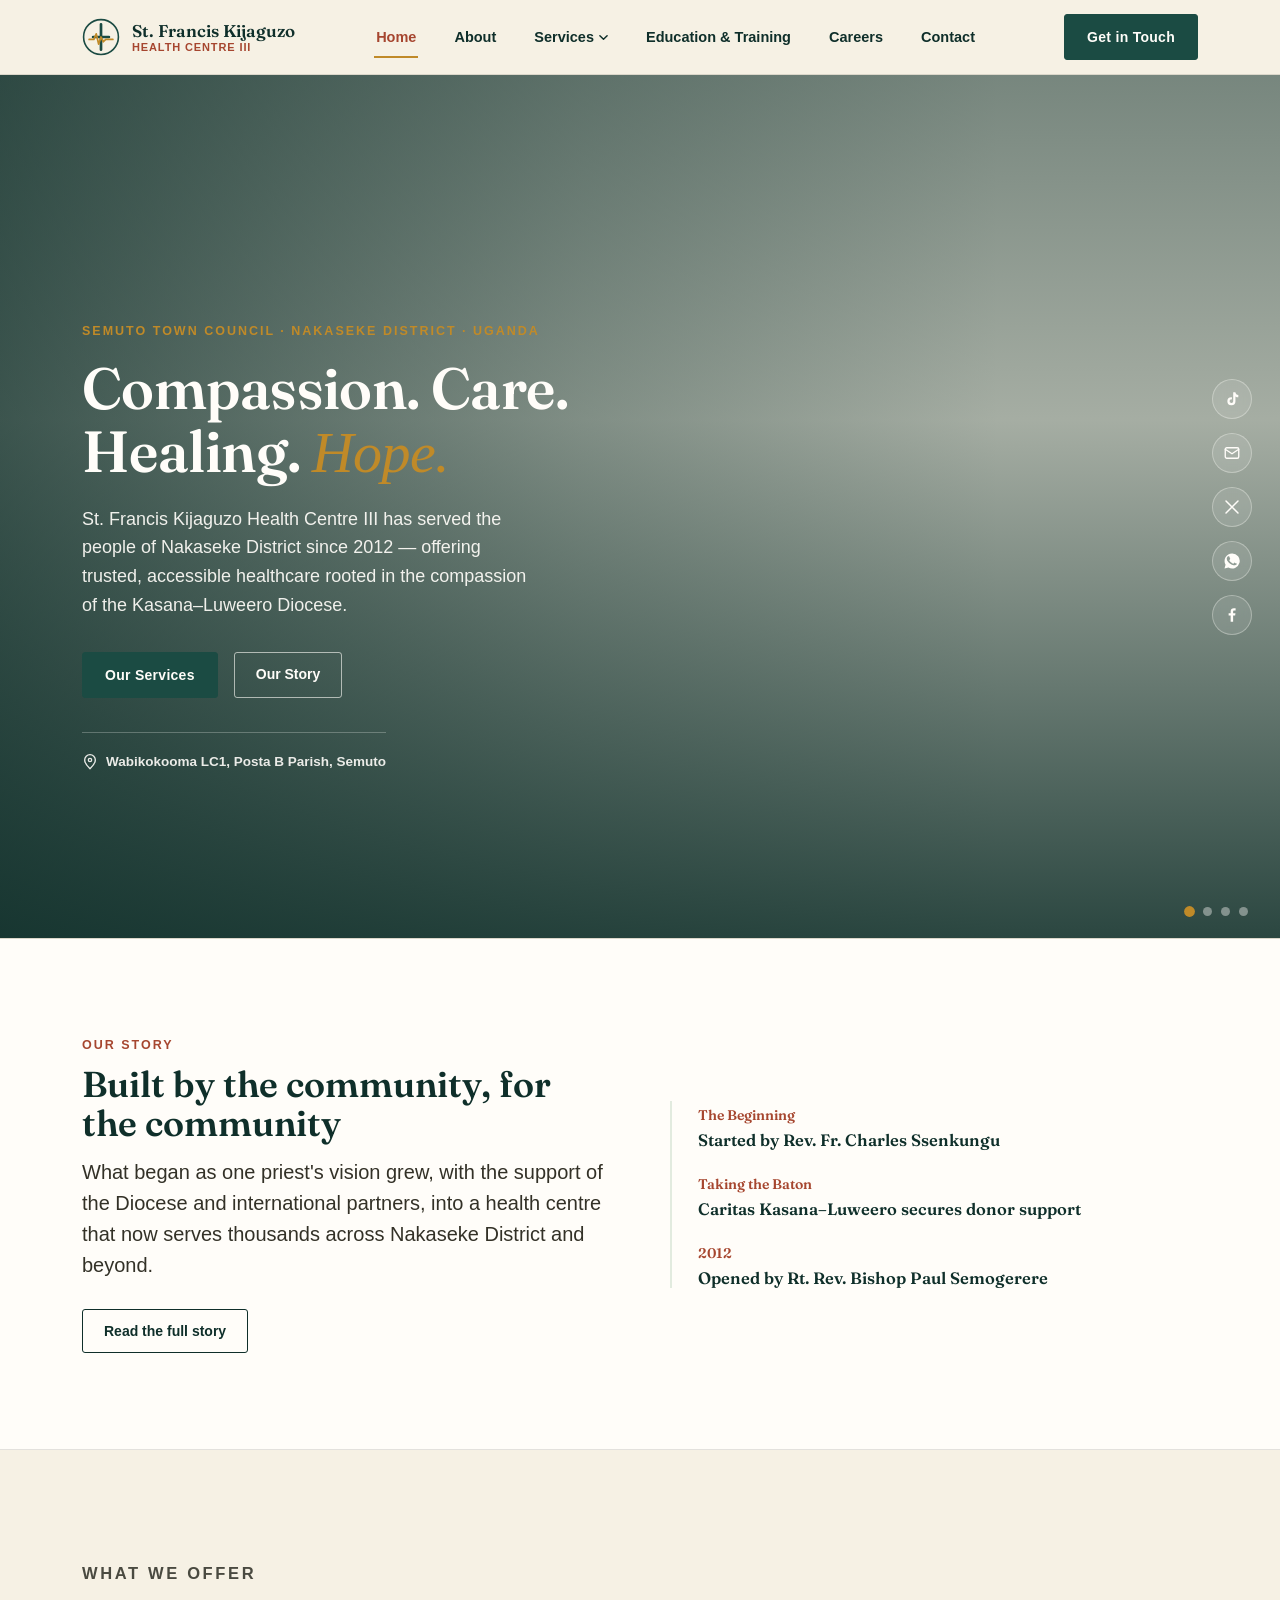
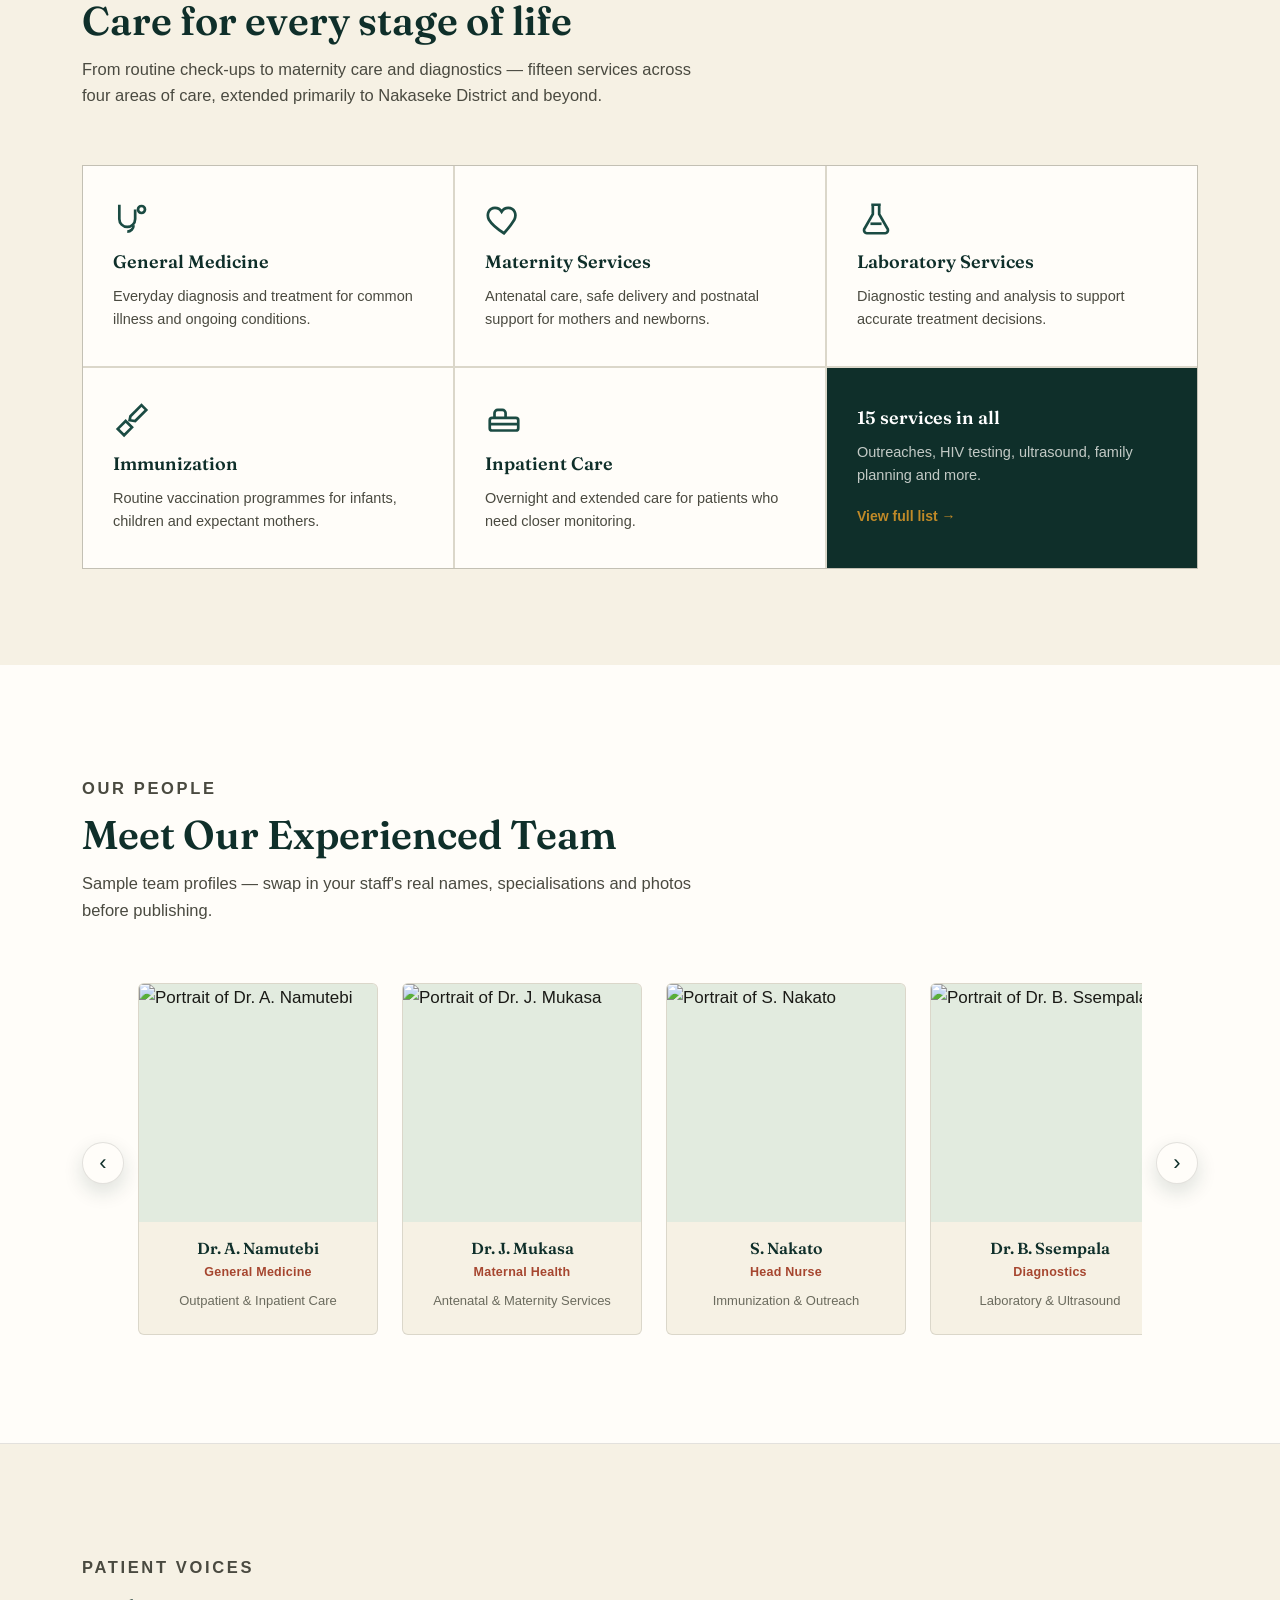
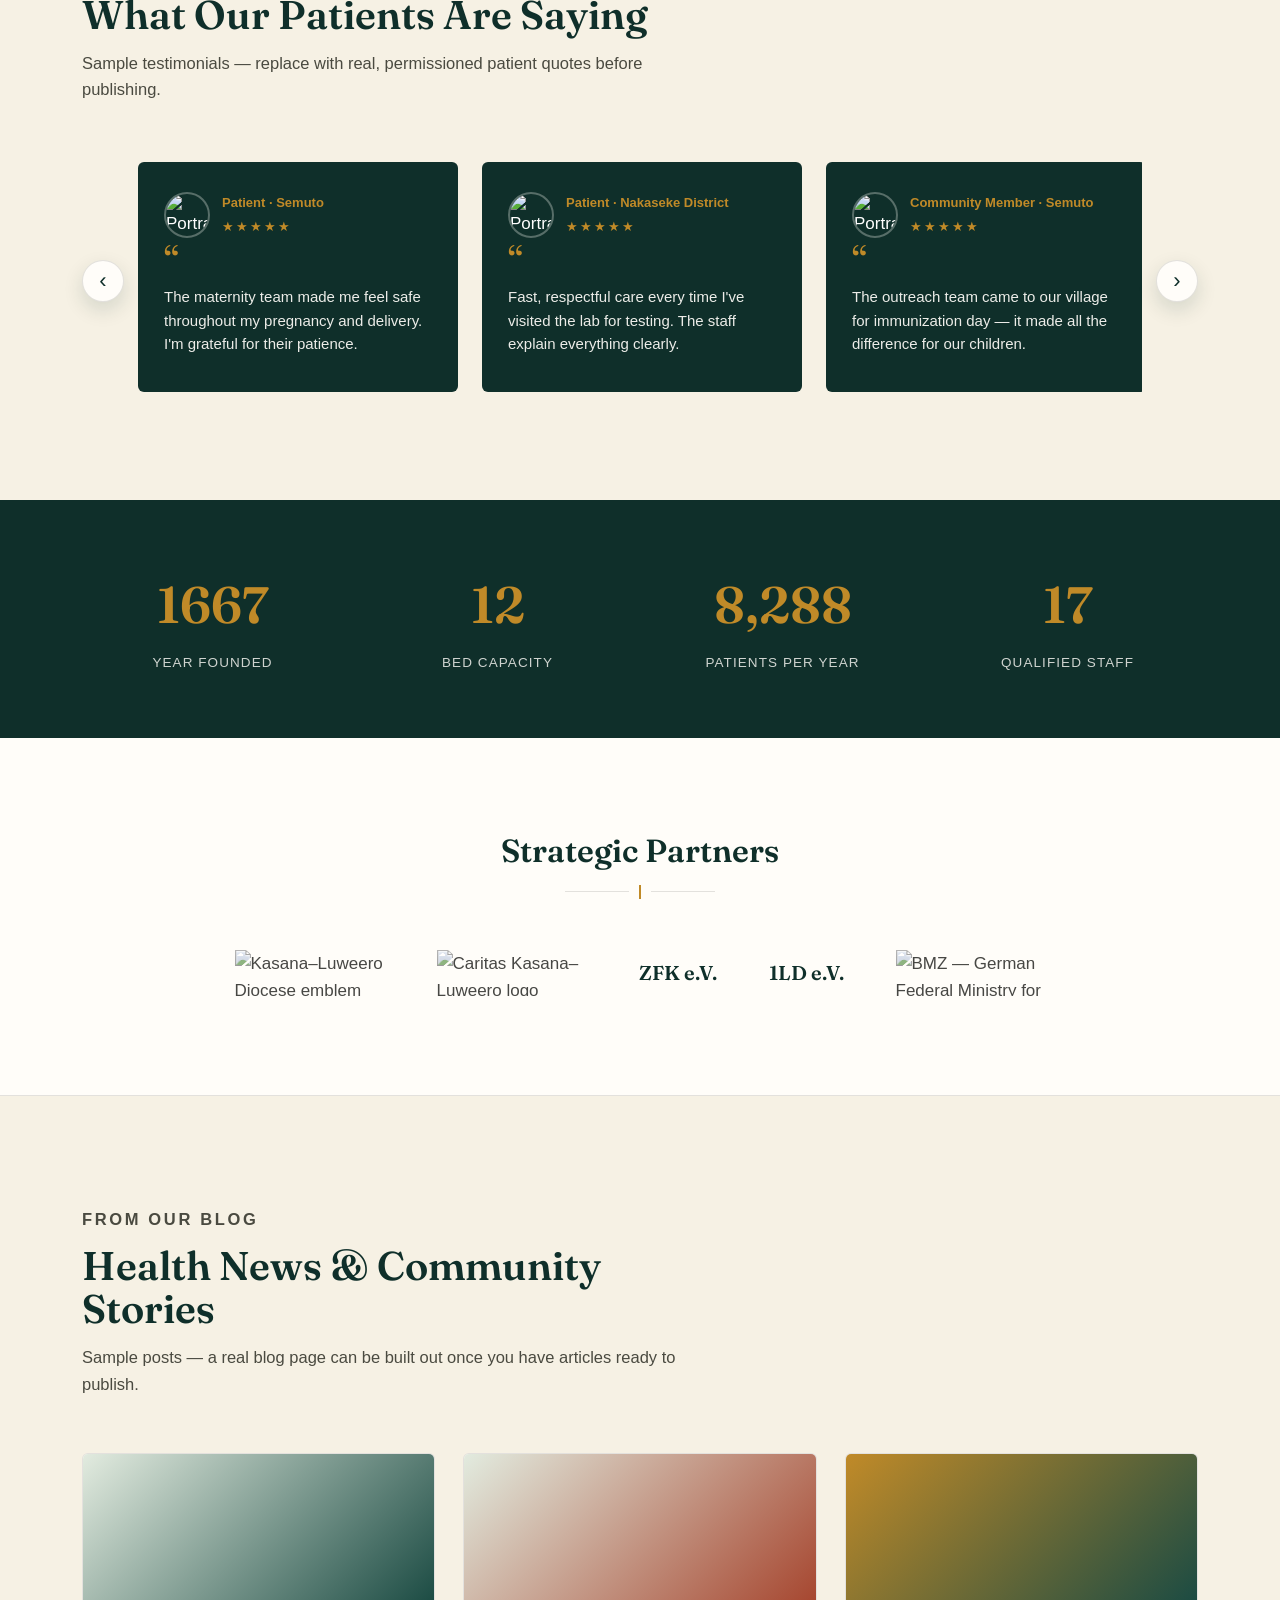
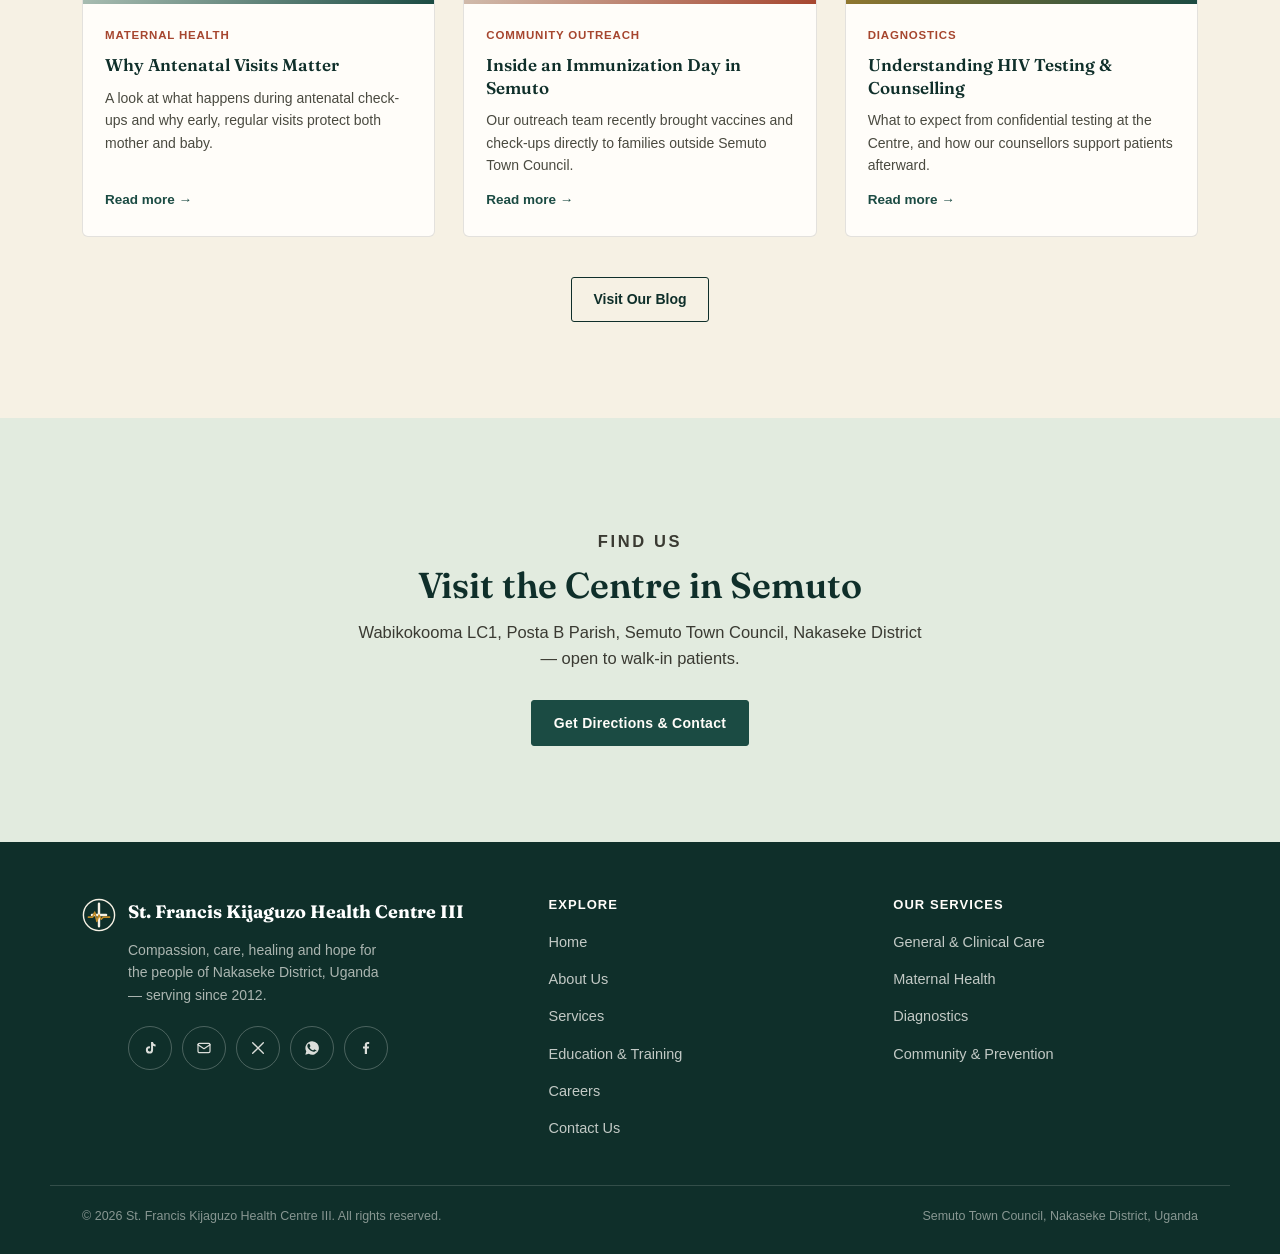
==== commit 91393473: "Add files via upload" ====
--- a/index.html
+++ b/index.html
@@ -272,28 +272,48 @@
         <button class="car-btn prev" data-carousel="testi-track" aria-label="Scroll testimonials left">&lsaquo;</button>
         <div class="carousel-track" id="testi-track">
           <div class="testi-card">
-            <div class="stars" aria-hidden="true">★★★★★</div>
+            <div class="testi-head">
+              <img class="testi-avatar" src="https://images.pexels.com/photos/220453/pexels-photo-220453.jpeg?auto=compress&cs=tinysrgb&w=200" alt="Portrait of a patient from Semuto" loading="lazy">
+              <div>
+                <span class="who">Patient &middot; Semuto</span>
+                <div class="stars" aria-hidden="true">★★★★★</div>
+              </div>
+            </div>
             <span class="quote-mark">&ldquo;</span>
             <p class="quote">The maternity team made me feel safe throughout my pregnancy and delivery. I'm grateful for their patience.</p>
-            <span class="who">Patient &middot; Semuto</span>
           </div>
           <div class="testi-card">
-            <div class="stars" aria-hidden="true">★★★★★</div>
+            <div class="testi-head">
+              <img class="testi-avatar" src="https://images.pexels.com/photos/91227/pexels-photo-91227.jpeg?auto=compress&cs=tinysrgb&w=200" alt="Portrait of a patient from Nakaseke District" loading="lazy">
+              <div>
+                <span class="who">Patient &middot; Nakaseke District</span>
+                <div class="stars" aria-hidden="true">★★★★★</div>
+              </div>
+            </div>
             <span class="quote-mark">&ldquo;</span>
             <p class="quote">Fast, respectful care every time I've visited the lab for testing. The staff explain everything clearly.</p>
-            <span class="who">Patient &middot; Nakaseke District</span>
           </div>
           <div class="testi-card">
-            <div class="stars" aria-hidden="true">★★★★★</div>
+            <div class="testi-head">
+              <img class="testi-avatar" src="https://images.pexels.com/photos/415829/pexels-photo-415829.jpeg?auto=compress&cs=tinysrgb&w=200" alt="Portrait of a community member from Semuto" loading="lazy">
+              <div>
+                <span class="who">Community Member &middot; Semuto</span>
+                <div class="stars" aria-hidden="true">★★★★★</div>
+              </div>
+            </div>
             <span class="quote-mark">&ldquo;</span>
             <p class="quote">The outreach team came to our village for immunization day &mdash; it made all the difference for our children.</p>
-            <span class="who">Community Member &middot; Semuto</span>
           </div>
           <div class="testi-card">
-            <div class="stars" aria-hidden="true">★★★★★</div>
+            <div class="testi-head">
+              <img class="testi-avatar" src="https://images.pexels.com/photos/842980/pexels-photo-842980.jpeg?auto=compress&cs=tinysrgb&w=200" alt="Portrait of a patient from Kijaguzo" loading="lazy">
+              <div>
+                <span class="who">Patient &middot; Kijaguzo</span>
+                <div class="stars" aria-hidden="true">★★★★★</div>
+              </div>
+            </div>
             <span class="quote-mark">&ldquo;</span>
             <p class="quote">Compassionate and thorough &mdash; exactly what the Centre's name promises. I always recommend it to neighbours.</p>
-            <span class="who">Patient &middot; Kijaguzo</span>
           </div>
         </div>
         <button class="car-btn next" data-carousel="testi-track" aria-label="Scroll testimonials right">&rsaquo;</button>
@@ -305,16 +325,20 @@
   <section class="stats">
     <div class="wrap">
       <div class="reveal">
-        <div class="num">2012</div>
+        <div class="num" data-count="2012" data-plain="true">0</div>
         <div class="lbl">Year Founded</div>
       </div>
       <div class="reveal">
-        <div class="num">15</div>
-        <div class="lbl">Services Across 4 Areas of Care</div>
+        <div class="num" data-count="15">0</div>
+        <div class="lbl">Bed Capacity</div>
       </div>
       <div class="reveal">
-        <div class="num">1</div>
-        <div class="lbl">District Served, Countless Lives Touched</div>
+        <div class="num" data-count="10000" data-suffix="+">0</div>
+        <div class="lbl">Patients Per Year</div>
+      </div>
+      <div class="reveal">
+        <div class="num" data-count="20">0</div>
+        <div class="lbl">Qualified Staff</div>
       </div>
     </div>
   </section>
@@ -322,46 +346,26 @@
   <!-- STRATEGIC PARTNERS -->
   <section class="partners">
     <div class="wrap reveal">
-      <p class="eyebrow">Working Together</p>
-      <h2 style="font-size:clamp(24px,3vw,32px);margin-top:10px;">Our Strategic Partners</h2>
-      <p style="margin-top:12px;color:#4a4a40;max-width:60ch;">St. Francis Kijaguzo Health Centre III has grown through the trust and support of the following partners.</p>
-      <div class="partner-row">
-        <a class="partner-tile" href="https://kasanaluweerodiocese.org/" target="_blank" rel="noopener">
-          <div class="logo-frame"><img src="https://kasanaluweerodiocese.org/wp-content/uploads/2023/09/cropped-cropped-Bishop-Lawrence-Mukasas-Emblem-1-150x150.jpeg" alt="Kasana–Luweero Diocese emblem" loading="lazy"></div>
-          <div>
-            <span class="name">Kasana&ndash;Luweero Diocese</span>
-            <span class="sub">Governing Diocese</span>
-          </div>
-        </a>
-        <a class="partner-tile" href="https://kasanaluweerodiocese.org/caritas-kasanaensis/" target="_blank" rel="noopener">
-          <div class="logo-frame"><img src="https://commons.wikimedia.org/wiki/Special:FilePath/Logo_Caritas_2026.svg" alt="Caritas logo" loading="lazy"></div>
-          <div>
-            <span class="name">Caritas Kasana&ndash;Luweero</span>
-            <span class="sub">Programme Partner</span>
-          </div>
-        </a>
-        <div class="partner-tile">
-          <div class="logo-frame"><span class="name" style="font-size:20px;">ZFK</span></div>
-          <div>
-            <span class="name">ZFK e.V.</span>
-            <span class="sub">Donor, Germany</span>
-          </div>
-        </div>
-        <div class="partner-tile">
-          <div class="logo-frame"><span class="name" style="font-size:20px;">1LD</span></div>
-          <div>
-            <span class="name">1LD e.V.</span>
-            <span class="sub">Donor, Germany</span>
-          </div>
-        </div>
-        <a class="partner-tile" href="https://www.bmz.de/en" target="_blank" rel="noopener">
-          <div class="logo-frame"><img src="https://commons.wikimedia.org/wiki/Special:FilePath/DEgov-BMZ-Logo_en.svg" alt="BMZ &mdash; German Federal Ministry for Economic Cooperation and Development logo" loading="lazy"></div>
-          <div>
-            <span class="name">BMZ</span>
-            <span class="sub">Donor, Germany</span>
-          </div>
-        </a>
-      </div>
+      <div class="partners-head">
+        <h2>Strategic Partners</h2>
+        <div class="deco-rule"><i></i></div>
+      </div>
+      <div class="partner-carousel" id="partnerCarousel">
+        <div class="partner-track" id="partnerTrack">
+          <a class="partner-logo" href="https://kasanaluweerodiocese.org/" target="_blank" rel="noopener" aria-label="Kasana–Luweero Diocese">
+            <img src="https://kasanaluweerodiocese.org/wp-content/uploads/2023/09/cropped-cropped-Bishop-Lawrence-Mukasas-Emblem-1-150x150.jpeg" alt="Kasana–Luweero Diocese emblem" loading="lazy">
+          </a>
+          <a class="partner-logo" href="https://kasanaluweerodiocese.org/caritas-kasanaensis/" target="_blank" rel="noopener" aria-label="Caritas Kasana–Luweero">
+            <img src="https://commons.wikimedia.org/wiki/Special:FilePath/Logo_Caritas_2026.svg" alt="Caritas Kasana–Luweero logo" loading="lazy">
+          </a>
+          <span class="partner-logo" aria-label="ZFK e.V."><span class="name" style="font-family:'Fraunces',serif;font-weight:600;font-size:20px;color:var(--pine-deep);">ZFK e.V.</span></span>
+          <span class="partner-logo" aria-label="1LD e.V."><span class="name" style="font-family:'Fraunces',serif;font-weight:600;font-size:20px;color:var(--pine-deep);">1LD e.V.</span></span>
+          <a class="partner-logo" href="https://www.bmz.de/en" target="_blank" rel="noopener" aria-label="BMZ">
+            <img src="https://commons.wikimedia.org/wiki/Special:FilePath/DEgov-BMZ-Logo_en.svg" alt="BMZ &mdash; German Federal Ministry for Economic Cooperation and Development logo" loading="lazy">
+          </a>
+        </div>
+      </div>
+      <div class="partner-dots" id="partnerDots"></div>
     </div>
   </section>
 
--- a/css/base.css
+++ b/css/base.css
@@ -0,0 +1,545 @@
+/* ============================================================
+   BASE.CSS
+   Shared design tokens, reset, typography, header/nav, footer.
+   Loaded on every page. Page-specific styles live in their own
+   /css/<page>.css file.
+   ============================================================ */
+
+:root {
+  --ink: #1a1a16;
+  --paper: #f6f1e4;
+  --white: #fffdf9;
+  --pine: #1b4b43;
+  --pine-deep: #0f2f2a;
+  --gold: #c08a28;
+  --clay: #a6462f;
+  --sage: #e2ebdf;
+  --line: rgba(26, 26, 22, 0.12);
+  --max: 1180px;
+}
+
+* {
+  box-sizing: border-box;
+}
+html {
+  scroll-behavior: smooth;
+}
+body {
+  margin: 0;
+  background: var(--paper);
+  color: var(--ink);
+  font-family: "Source Sans 3", sans-serif;
+  font-size: 17px;
+  line-height: 1.6;
+  -webkit-font-smoothing: antialiased;
+}
+h1,
+h2,
+h3,
+h4 {
+  font-family: "Fraunces", serif;
+  font-weight: 600;
+  line-height: 1.08;
+  margin: 0;
+  color: var(--pine-deep);
+}
+p {
+  margin: 0;
+}
+a {
+  color: inherit;
+  text-decoration: none;
+}
+img {
+  max-width: 100%;
+  display: block;
+}
+ul {
+  margin: 0;
+  padding: 0;
+}
+
+.wrap {
+  max-width: var(--max);
+  margin: 0 auto;
+  padding: 0 32px;
+}
+
+.eyebrow {
+  font-family: "Source Sans 3", sans-serif;
+  font-weight: 700;
+  font-size: 12.5px;
+  letter-spacing: 0.16em;
+  text-transform: uppercase;
+  color: var(--clay);
+}
+
+.section-head {
+  max-width: 640px;
+  margin-bottom: 56px;
+}
+.section-head h2 {
+  font-size: clamp(28px, 3.4vw, 40px);
+  margin-top: 12px;
+}
+.section-head p {
+  margin-top: 14px;
+  color: #4a4a40;
+  font-size: 16.5px;
+}
+
+.cta-btn {
+  display: inline-block;
+  background: var(--pine);
+  color: var(--white);
+  padding: 11px 22px;
+  border-radius: 3px;
+  font-weight: 600;
+  font-size: 14px;
+  letter-spacing: 0.02em;
+  border: 1px solid var(--pine);
+  transition:
+    background 0.2s ease,
+    color 0.2s ease,
+    transform 0.2s ease;
+  white-space: nowrap;
+}
+.cta-btn:hover {
+  background: var(--pine-deep);
+  transform: scale(1.06);
+}
+
+.cta-outline {
+  display: inline-block;
+  border: 1.5px solid var(--pine-deep);
+  color: var(--pine-deep);
+  padding: 10px 21px;
+  border-radius: 3px;
+  font-weight: 600;
+  font-size: 14px;
+  transition: all 0.2s ease;
+}
+.cta-outline:hover {
+  background: var(--pine-deep);
+  color: var(--white);
+  transform: scale(1.06);
+}
+
+:focus-visible {
+  outline: 2.5px solid var(--gold);
+  outline-offset: 3px;
+}
+
+/* ---------- reveal-on-scroll utility ---------- */
+.reveal {
+  opacity: 0;
+  transform: translateY(18px);
+  transition:
+    opacity 0.7s ease,
+    transform 0.7s ease;
+}
+.reveal.in {
+  opacity: 1;
+  transform: none;
+}
+
+@media (prefers-reduced-motion: reduce) {
+  html {
+    scroll-behavior: auto;
+  }
+  .reveal {
+    opacity: 1;
+    transform: none;
+    transition: none;
+  }
+  .cta-btn:hover,
+  .cta-outline:hover,
+  .burger:hover,
+  .hero-dot:hover,
+  button.submit:hover,
+  .f-social a:hover,
+  .hero-social a:hover,
+  .car-btn:hover,
+  .partner-dot:hover {
+    transform: none;
+  }
+}
+
+/* ============================================================
+   HEADER / NAV
+   ============================================================ */
+header {
+  position: sticky;
+  top: 0;
+  z-index: 60;
+  background: rgba(246, 241, 228, 0.94);
+  backdrop-filter: blur(8px);
+  border-bottom: 1px solid var(--line);
+}
+.nav {
+  max-width: var(--max);
+  margin: 0 auto;
+  padding: 14px 32px;
+  display: flex;
+  align-items: center;
+  justify-content: space-between;
+  position: relative;
+}
+.brand {
+  display: flex;
+  align-items: center;
+  gap: 12px;
+}
+.brand svg {
+  width: 38px;
+  height: 38px;
+  flex: none;
+}
+.brand-text {
+  display: flex;
+  flex-direction: column;
+  line-height: 1.15;
+}
+.brand-text strong {
+  font-family: "Fraunces", serif;
+  font-size: 17px;
+  font-weight: 600;
+  color: var(--pine-deep);
+}
+.brand-text span {
+  font-size: 11px;
+  letter-spacing: 0.08em;
+  text-transform: uppercase;
+  color: var(--clay);
+  font-weight: 600;
+}
+
+nav.links {
+  display: flex;
+  gap: 34px;
+  align-items: center;
+}
+nav.links > .nav-item {
+  position: relative;
+}
+nav.links > .nav-item > a {
+  display: inline-flex;
+  align-items: center;
+  gap: 5px;
+  font-size: 14.5px;
+  font-weight: 600;
+  color: var(--pine-deep);
+  padding: 6px 2px;
+  position: relative;
+}
+nav.links > .nav-item > a::after {
+  content: "";
+  position: absolute;
+  left: 0;
+  right: 0;
+  bottom: -3px;
+  height: 2px;
+  background: var(--gold);
+  transform: scaleX(0);
+  transform-origin: left;
+  transition: transform 0.25s ease;
+}
+nav.links > .nav-item > a:hover::after,
+nav.links > .nav-item > a.active::after {
+  transform: scaleX(1);
+}
+nav.links > .nav-item > a.active {
+  color: var(--clay);
+}
+.caret {
+  width: 9px;
+  height: 9px;
+  transition: transform 0.2s ease;
+  flex: none;
+}
+.nav-item.has-dropdown:hover .caret,
+.nav-item.has-dropdown:focus-within .caret {
+  transform: rotate(180deg);
+}
+
+/* dropdown (desktop mega-menu) */
+.dropdown {
+  position: absolute;
+  top: calc(100% + 14px);
+  left: 50%;
+  transform: translateX(-50%);
+  background: var(--white);
+  border: 1px solid var(--line);
+  border-radius: 6px;
+  box-shadow: 0 18px 40px rgba(15, 47, 42, 0.14);
+  padding: 26px 28px;
+  display: grid;
+  grid-template-columns: repeat(4, 168px);
+  gap: 26px;
+  opacity: 0;
+  visibility: hidden;
+  transform: translate(-50%, 6px);
+  transition:
+    opacity 0.18s ease,
+    transform 0.18s ease,
+    visibility 0.18s ease;
+}
+.nav-item.has-dropdown:hover .dropdown,
+.nav-item.has-dropdown:focus-within .dropdown {
+  opacity: 1;
+  visibility: visible;
+  transform: translate(-50%, 0);
+}
+.dd-col {
+  display: flex;
+  flex-direction: column;
+  gap: 9px;
+}
+.dd-heading {
+  font-size: 11px;
+  letter-spacing: 0.08em;
+  text-transform: uppercase;
+  color: var(--clay);
+  font-weight: 700;
+  margin-bottom: 2px;
+}
+.dropdown a {
+  font-size: 13.5px;
+  color: #3a3a32;
+  font-weight: 500;
+  line-height: 1.35;
+}
+.dropdown a:hover {
+  color: var(--pine);
+}
+
+.header-cta {
+  margin-left: 8px;
+}
+
+.burger {
+  display: none;
+  background: none;
+  border: none;
+  cursor: pointer;
+  padding: 6px;
+  transition: transform 0.2s ease;
+}
+.burger:hover {
+  transform: scale(1.12);
+}
+.burger span {
+  display: block;
+  width: 24px;
+  height: 2px;
+  background: var(--pine-deep);
+  margin: 5px 0;
+  transition: 0.25s;
+}
+
+/* ---------- page title banner (used on non-home pages) ---------- */
+.page-banner {
+  background: var(--pine-deep);
+  color: var(--white);
+  padding: 64px 0 54px;
+  border-bottom: 1px solid var(--line);
+}
+.page-banner .eyebrow {
+  color: var(--gold);
+}
+.page-banner h1 {
+  color: var(--white);
+  font-size: clamp(32px, 4vw, 48px);
+  margin-top: 12px;
+}
+.page-banner p {
+  color: rgba(255, 253, 249, 0.75);
+  margin-top: 14px;
+  max-width: 56ch;
+  font-size: 16.5px;
+}
+.crumb {
+  display: flex;
+  gap: 8px;
+  align-items: center;
+  margin-top: 22px;
+  font-size: 13px;
+  color: rgba(255, 253, 249, 0.6);
+}
+.crumb a {
+  color: rgba(255, 253, 249, 0.85);
+  font-weight: 600;
+}
+.crumb a:hover {
+  color: var(--gold);
+}
+
+/* ============================================================
+   FOOTER
+   ============================================================ */
+footer {
+  background: var(--pine-deep);
+  color: rgba(255, 253, 249, 0.85);
+  padding: 56px 0 28px;
+}
+footer .wrap {
+  display: grid;
+  grid-template-columns: 1.4fr 1fr 1fr;
+  gap: 40px;
+}
+.f-brand {
+  display: flex;
+  gap: 12px;
+  align-items: flex-start;
+}
+.f-brand svg {
+  width: 34px;
+  height: 34px;
+  flex: none;
+}
+.f-brand p {
+  margin-top: 12px;
+  font-size: 14px;
+  max-width: 34ch;
+  color: rgba(255, 253, 249, 0.65);
+}
+.f-social {
+  display: flex;
+  gap: 10px;
+  margin-top: 20px;
+}
+.f-social a {
+  width: 44px;
+  height: 44px;
+  border-radius: 50%;
+  flex: none;
+  border: 1px solid rgba(255, 253, 249, 0.25);
+  display: flex;
+  align-items: center;
+  justify-content: center;
+  color: rgba(255, 253, 249, 0.85);
+  transition:
+    background 0.2s ease,
+    color 0.2s ease,
+    transform 0.2s ease,
+    border-color 0.2s ease;
+}
+.f-social a svg {
+  width: 16px;
+  height: 16px;
+}
+.f-social a:hover {
+  background: var(--gold);
+  border-color: var(--gold);
+  color: var(--pine-deep);
+  transform: scale(1.1) translateY(-2px);
+}
+footer h4 {
+  color: var(--white);
+  font-family: "Source Sans 3", sans-serif;
+  font-size: 13px;
+  letter-spacing: 0.08em;
+  text-transform: uppercase;
+  margin-bottom: 16px;
+  font-weight: 700;
+}
+footer ul {
+  list-style: none;
+  margin: 0;
+  padding: 0;
+  display: flex;
+  flex-direction: column;
+  gap: 10px;
+}
+footer a {
+  font-size: 14.5px;
+  color: rgba(255, 253, 249, 0.75);
+  transition: color 0.2s;
+}
+footer a:hover {
+  color: var(--gold);
+}
+.f-bottom {
+  max-width: var(--max);
+  margin: 44px auto 0;
+  padding: 20px 32px 0;
+  border-top: 1px solid rgba(255, 253, 249, 0.15);
+  font-size: 12.5px;
+  color: rgba(255, 253, 249, 0.5);
+  display: flex;
+  justify-content: space-between;
+  flex-wrap: wrap;
+  gap: 10px;
+}
+
+/* ============================================================
+   RESPONSIVE (shared header/footer/menu behaviour)
+   ============================================================ */
+@media (max-width: 920px) {
+  footer .wrap {
+    grid-template-columns: 1fr 1fr;
+  }
+}
+@media (max-width: 720px) {
+  nav.links,
+  .header-cta {
+    display: none;
+  }
+  .burger {
+    display: block;
+  }
+  header.open nav.links {
+    display: flex;
+    flex-direction: column;
+    align-items: stretch;
+    gap: 4px;
+    position: absolute;
+    top: 100%;
+    left: 0;
+    right: 0;
+    background: var(--paper);
+    padding: 14px 24px 20px;
+    border-bottom: 1px solid var(--line);
+    max-height: 70vh;
+    overflow-y: auto;
+  }
+  header.open nav.links > .nav-item > a {
+    padding: 12px 4px;
+    border-bottom: 1px solid var(--line);
+    justify-content: space-between;
+  }
+  header.open nav.links > .nav-item > a::after {
+    display: none;
+  }
+  header.open .dropdown {
+    position: static;
+    transform: none;
+    opacity: 1;
+    visibility: visible;
+    display: none;
+    grid-template-columns: 1fr 1fr;
+    gap: 18px;
+    box-shadow: none;
+    border: none;
+    border-bottom: 1px solid var(--line);
+    padding: 14px 4px 18px;
+  }
+  header.open .nav-item.has-dropdown.open .dropdown {
+    display: grid;
+  }
+  header.open .nav-item.has-dropdown.open .caret {
+    transform: rotate(180deg);
+  }
+  header.open .header-cta {
+    display: block;
+    margin: 14px 4px 4px;
+    text-align: center;
+  }
+  footer .wrap {
+    grid-template-columns: 1fr;
+    gap: 32px;
+  }
+  .wrap {
+    padding: 0 22px;
+  }
+}
--- a/css/home.css
+++ b/css/home.css
@@ -0,0 +1,234 @@
+/* ============================================================
+   HOME.CSS — styles unique to index.html
+   ============================================================ */
+
+/* ---------- hero (slideshow background) ---------- */
+.hero{
+  position:relative;overflow:hidden;
+  min-height:640px;
+  display:flex;align-items:flex-end;
+  border-bottom:1px solid var(--line);
+  color:var(--white);
+}
+.hero-slides{position:absolute;inset:0;z-index:0;}
+.hero-slide{
+  position:absolute;inset:0;
+  background-size:cover;background-position:center;
+  opacity:0;transition:opacity 1.6s ease;
+}
+.hero-slide.active{opacity:1;}
+.hero-scrim{
+  position:absolute;inset:0;z-index:1;
+  background:
+    linear-gradient(180deg, rgba(15,47,42,.55) 0%, rgba(15,47,42,.35) 40%, rgba(15,47,42,.88) 100%),
+    linear-gradient(90deg, rgba(15,47,42,.7) 0%, rgba(15,47,42,.25) 45%, rgba(15,47,42,0) 78%);
+}
+.hero .wrap{position:relative;z-index:2;padding-top:150px;padding-bottom:64px;width:100%;}
+.hero .wrap > div{max-width:640px;}
+.hero .eyebrow{color:var(--gold);}
+.hero h1{font-size:clamp(36px,5vw,58px);margin:16px 0 20px;letter-spacing:-.01em;color:var(--white);}
+.hero h1 em{font-style:italic;color:var(--gold);font-weight:500;}
+.hero p.lead{font-size:18px;max-width:46ch;color:rgba(255,253,249,.92);}
+.hero .btnrow{display:flex;gap:16px;margin-top:32px;flex-wrap:wrap;}
+.hero .cta-outline{border-color:rgba(255,253,249,.6);color:var(--white);}
+.hero .cta-outline:hover{background:var(--white);color:var(--pine-deep);}
+.loc-tag{
+  display:inline-flex;align-items:center;gap:8px;margin-top:34px;
+  font-size:13.5px;color:rgba(255,253,249,.9);font-weight:600;
+  border-top:1px solid rgba(255,253,249,.25);padding-top:18px;
+}
+.hero-dots{
+  position:absolute;bottom:22px;right:32px;z-index:3;
+  display:flex;gap:9px;
+}
+.hero-social{
+  position:absolute;top:50%;right:28px;z-index:4;
+  transform:translateY(-50%);
+  display:flex;flex-direction:column;gap:14px;
+}
+.hero-social a{
+  width:40px;height:40px;border-radius:50%;flex:none;
+  background:rgba(255,253,249,.1);
+  backdrop-filter:blur(6px);-webkit-backdrop-filter:blur(6px);
+  border:1px solid rgba(255,253,249,.32);
+  display:flex;align-items:center;justify-content:center;
+  color:var(--white);
+  transition:background .2s ease, color .2s ease, transform .2s ease, border-color .2s ease;
+}
+.hero-social a svg{width:18px;height:18px;}
+.hero-social a:hover{background:var(--gold);border-color:var(--gold);color:var(--pine-deep);transform:scale(1.12);}
+@media (max-width:720px){
+  .hero-social{display:none;}
+}
+.hero-dot{
+  width:9px;height:9px;border-radius:50%;
+  background:rgba(255,253,249,.4);border:none;padding:0;cursor:pointer;
+  transition:background .2s ease, transform .2s ease;
+}
+.hero-dot:hover{transform:scale(1.35);}
+.hero-dot.active{background:var(--gold);transform:scale(1.2);}
+@media (prefers-reduced-motion: reduce){
+  .hero-slide{transition:none;}
+}
+@media (max-width:720px){
+  .hero{min-height:560px;}
+  .hero .wrap{padding-top:120px;}
+}
+
+/* ---------- generic section rhythm ---------- */
+section{padding:96px 0;}
+@media (max-width:720px){section{padding:64px 0;}}
+
+/* ---------- about teaser ---------- */
+.about-teaser{background:var(--white);border-bottom:1px solid var(--line);}
+.about-teaser .wrap{display:grid;grid-template-columns:1fr 1fr;gap:60px;align-items:center;}
+.about-teaser p.big{font-size:20px;color:#333127;line-height:1.55;margin-top:14px;}
+.about-teaser .tl-mini{border-left:2px solid var(--sage);padding-left:26px;display:flex;flex-direction:column;gap:20px;}
+.tl-mini .yr{font-family:'Fraunces',serif;color:var(--clay);font-weight:600;font-size:14px;}
+.tl-mini h4{font-size:16.5px;margin-top:4px;color:var(--pine-deep);}
+
+/* ---------- services teaser ---------- */
+.services-teaser{background:var(--paper);}
+.svc-grid{display:grid;grid-template-columns:repeat(3,1fr);gap:2px;background:var(--line);border:1px solid var(--line);}
+.svc-card{
+  background:var(--white);padding:34px 30px;min-height:200px;
+  display:flex;flex-direction:column;gap:14px;
+  transition:background .2s ease;
+}
+.svc-card:hover{background:var(--sage);}
+.svc-card .ic{width:38px;height:38px;color:var(--pine);}
+.svc-card h3{font-size:18px;}
+.svc-card p{font-size:14.5px;color:#4a4a40;}
+.svc-card.more{background:var(--pine-deep);color:var(--white);justify-content:center;}
+.svc-card.more h3{color:#fff;}
+.svc-card.more p{color:rgba(255,253,249,.75);}
+.svc-card.more a{color:var(--gold);font-weight:700;font-size:14px;margin-top:4px;display:inline-block;}
+
+/* ---------- carousel shell (shared by team + testimonials) ---------- */
+.carousel-wrap{display:flex;align-items:center;gap:18px;}
+.carousel-track{
+  flex:1;min-width:0;
+  display:flex;gap:24px;overflow-x:auto;scroll-snap-type:x mandatory;
+  padding:4px 4px 12px;margin:0 -4px;
+  scrollbar-width:none;-ms-overflow-style:none;
+}
+.carousel-track::-webkit-scrollbar{display:none;}
+.carousel-track > *{scroll-snap-align:start;flex:0 0 auto;}
+.car-btn{
+  flex:none;
+  width:42px;height:42px;border-radius:50%;
+  background:var(--white);border:1px solid var(--line);
+  display:flex;align-items:center;justify-content:center;
+  font-size:22px;line-height:1;color:var(--pine-deep);cursor:pointer;
+  box-shadow:0 8px 20px rgba(15,47,42,.14);
+  transition:background .2s ease, color .2s ease, transform .2s ease;
+}
+.car-btn:hover{background:var(--pine);color:var(--white);transform:scale(1.12);}
+
+/* ---------- team ---------- */
+.team{background:var(--white);border-bottom:1px solid var(--line);}
+.team-card{
+  width:240px;background:var(--paper);border:1px solid var(--line);border-radius:6px;
+  overflow:hidden;display:flex;flex-direction:column;
+}
+.team-photo{
+  width:100%;aspect-ratio:1/1;overflow:hidden;background:var(--sage);
+}
+.team-photo img{width:100%;height:100%;object-fit:cover;object-position:center top;display:block;}
+.team-card .info{padding:18px 20px 22px;text-align:center;}
+.team-card h3{font-size:16px;}
+.team-card .role{display:block;font-size:12.5px;font-weight:700;color:var(--clay);margin-top:5px;letter-spacing:.02em;}
+.team-card .dept{font-size:13px;color:#6b6b5e;margin-top:9px;}
+
+/* ---------- testimonials ---------- */
+.testimonials{background:var(--paper);}
+.testi-card{
+  width:320px;background:var(--pine-deep);color:#fff;border-radius:6px;
+  padding:30px 26px;display:flex;flex-direction:column;gap:12px;min-height:230px;
+}
+.testi-head{display:flex;align-items:center;gap:12px;}
+.testi-avatar{
+  width:46px;height:46px;border-radius:50%;flex:none;
+  object-fit:cover;border:2px solid rgba(255,253,249,.3);
+}
+.testi-head .who{font-size:13px;font-weight:700;color:var(--gold);display:block;}
+.testi-card .stars{color:var(--gold);font-size:13px;letter-spacing:2px;margin-top:3px;}
+.testi-card .quote-mark{font-family:'Fraunces',serif;font-size:38px;color:var(--gold);line-height:.6;}
+.testi-card .quote{font-size:15px;color:rgba(255,253,249,.92);line-height:1.55;flex:1;}
+
+/* ---------- partners ---------- */
+.partners{background:var(--white);border-bottom:1px solid var(--line);}
+.partners-head{text-align:center;max-width:520px;margin:0 auto;}
+.partners-head h2{font-size:clamp(24px,3vw,32px);}
+.deco-rule{display:flex;align-items:center;justify-content:center;gap:10px;margin-top:16px;}
+.deco-rule::before,.deco-rule::after{content:"";width:64px;height:1px;background:var(--line);}
+.deco-rule i{width:2px;height:14px;background:var(--gold);display:block;font-style:normal;}
+
+.partner-carousel{overflow:hidden;margin-top:48px;}
+.partner-track{display:flex;transition:transform .6s ease;}
+.partner-page{
+  display:flex;align-items:center;justify-content:center;flex-wrap:wrap;
+  gap:52px;flex:0 0 100%;min-width:100%;
+}
+.partner-logo{display:flex;align-items:center;justify-content:center;height:52px;}
+.partner-logo img{
+  max-height:46px;max-width:150px;object-fit:contain;
+  filter:grayscale(45%);opacity:.8;
+  transition:filter .2s ease, opacity .2s ease, transform .2s ease;
+}
+.partner-logo:hover img{filter:grayscale(0%);opacity:1;transform:scale(1.06);}
+.partner-dots{display:flex;justify-content:center;gap:9px;margin-top:36px;}
+.partner-dot{
+  width:8px;height:8px;border-radius:50%;flex:none;
+  background:var(--line);border:none;padding:0;cursor:pointer;
+  transition:background .2s ease, transform .2s ease;
+}
+.partner-dot:hover{transform:scale(1.25);}
+.partner-dot.active{background:var(--clay);transform:scale(1.15);}
+
+/* ---------- blog ---------- */
+.blog{background:var(--paper);}
+.blog-grid{display:grid;grid-template-columns:repeat(3,1fr);gap:28px;}
+.blog-card{
+  background:var(--white);border:1px solid var(--line);border-radius:6px;
+  overflow:hidden;display:flex;flex-direction:column;
+}
+.blog-card .thumb{height:150px;background:linear-gradient(135deg,var(--sage),var(--pine));}
+.blog-card .body{padding:22px 22px 26px;display:flex;flex-direction:column;gap:10px;flex:1;}
+.blog-card .meta{font-size:11.5px;letter-spacing:.07em;text-transform:uppercase;color:var(--clay);font-weight:700;}
+.blog-card h3{font-size:17px;line-height:1.32;}
+.blog-card p{font-size:14px;color:#4a4a40;flex:1;}
+.blog-card a.readmore{font-size:13.5px;font-weight:700;color:var(--pine);margin-top:2px;}
+.blog-card a.readmore:hover{color:var(--clay);}
+
+/* ---------- stats band ---------- */
+.stats{background:var(--pine-deep);color:var(--white);padding:64px 0;}
+.stats .wrap{display:grid;grid-template-columns:repeat(4,1fr);gap:24px;text-align:center;}
+.stats .num{font-family:'Fraunces',serif;font-size:clamp(34px,4vw,52px);font-weight:600;color:var(--gold);}
+.stats .lbl{font-size:13.5px;letter-spacing:.08em;text-transform:uppercase;opacity:.8;margin-top:6px;}
+
+/* ---------- visit teaser (CTA band) ---------- */
+.visit-teaser{
+  background:var(--sage);
+  text-align:center;
+}
+.visit-teaser .inner{max-width:640px;margin:0 auto;}
+.visit-teaser h2{font-size:clamp(26px,3vw,36px);margin-top:12px;}
+.visit-teaser p{margin-top:14px;color:#3a3a32;font-size:16.5px;}
+.visit-teaser .btnrow{display:flex;gap:16px;justify-content:center;margin-top:28px;flex-wrap:wrap;}
+
+@media (max-width:920px){
+  .about-teaser .wrap{grid-template-columns:1fr;gap:36px;}
+  .svc-grid{grid-template-columns:repeat(2,1fr);}
+  .stats .wrap{grid-template-columns:repeat(2,1fr);gap:32px 24px;}
+  .partner-page{gap:36px;}
+  .blog-grid{grid-template-columns:1fr;}
+}
+@media (max-width:720px){
+  .svc-grid{grid-template-columns:1fr;}
+  .car-btn{display:none;}
+  .carousel-track{margin:0;padding:4px 0 12px;}
+}
+@media (max-width:560px){
+  .stats .wrap{grid-template-columns:1fr;}
+}
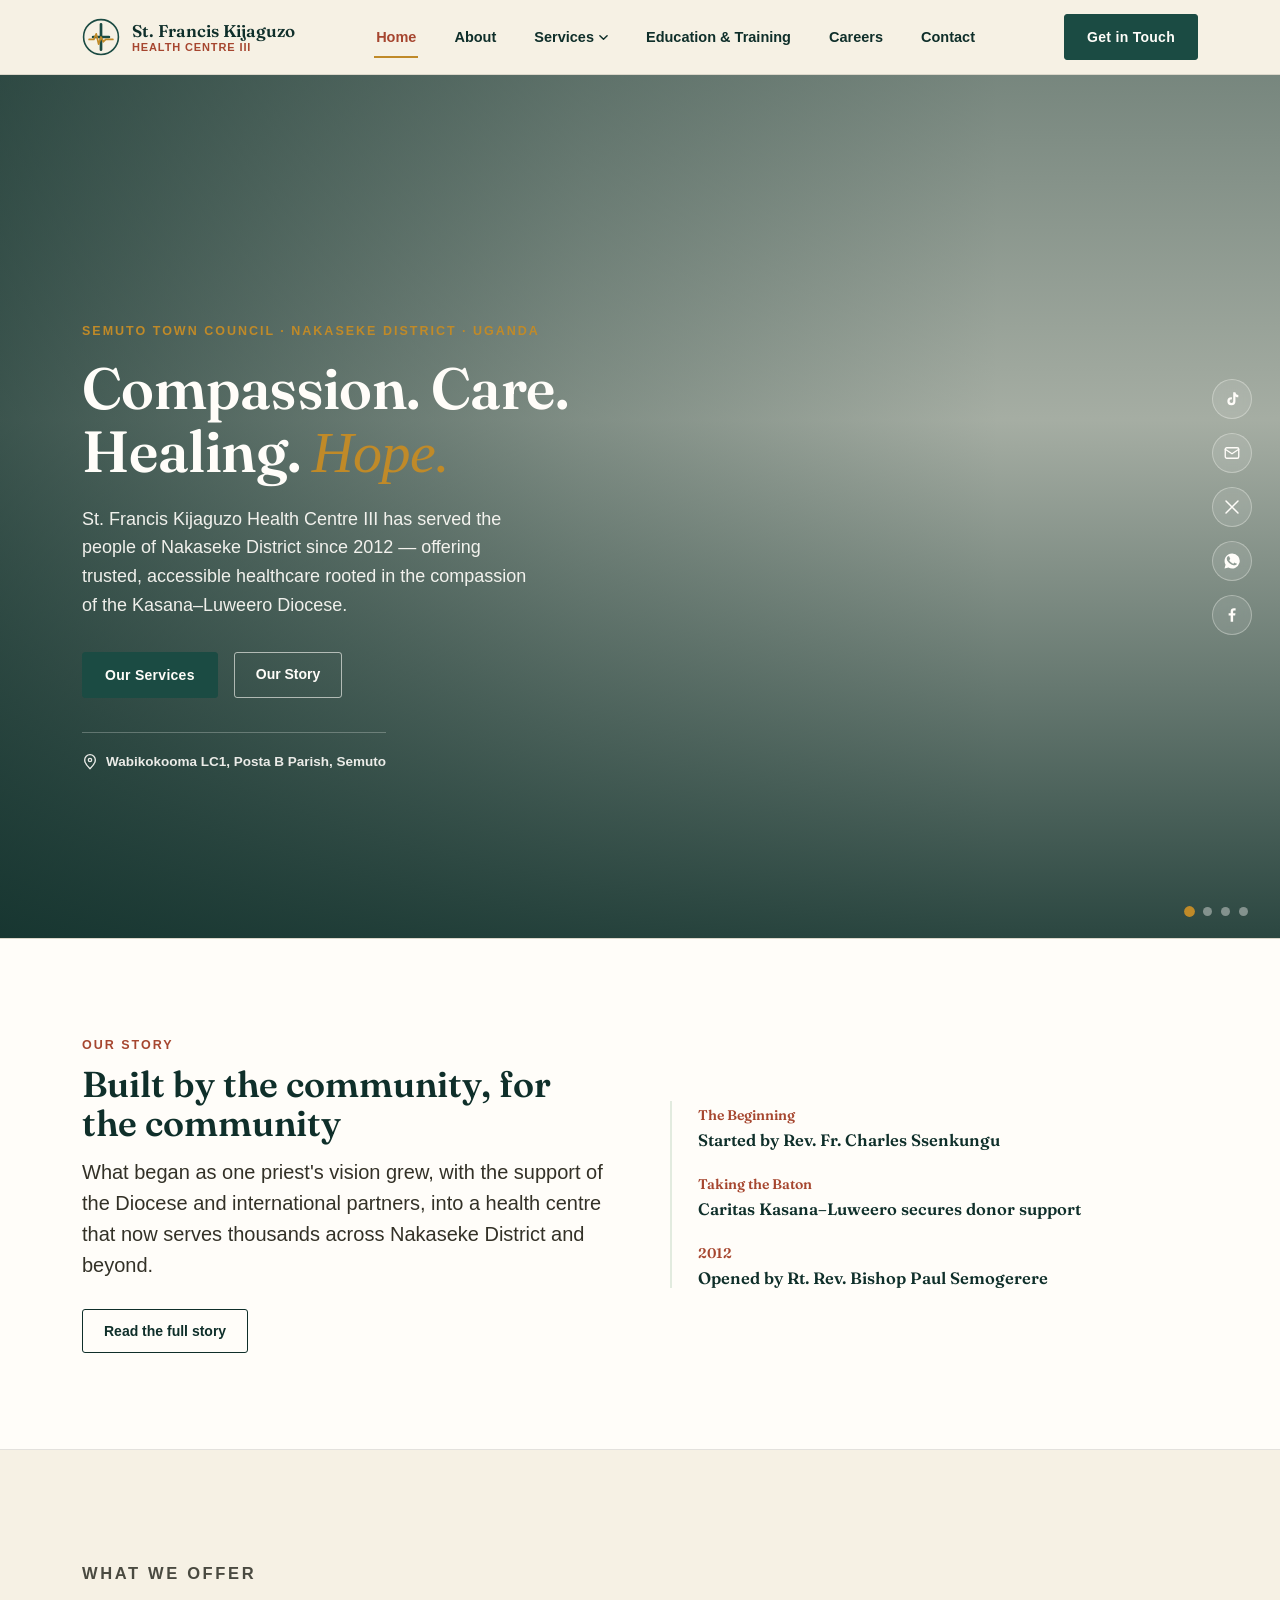
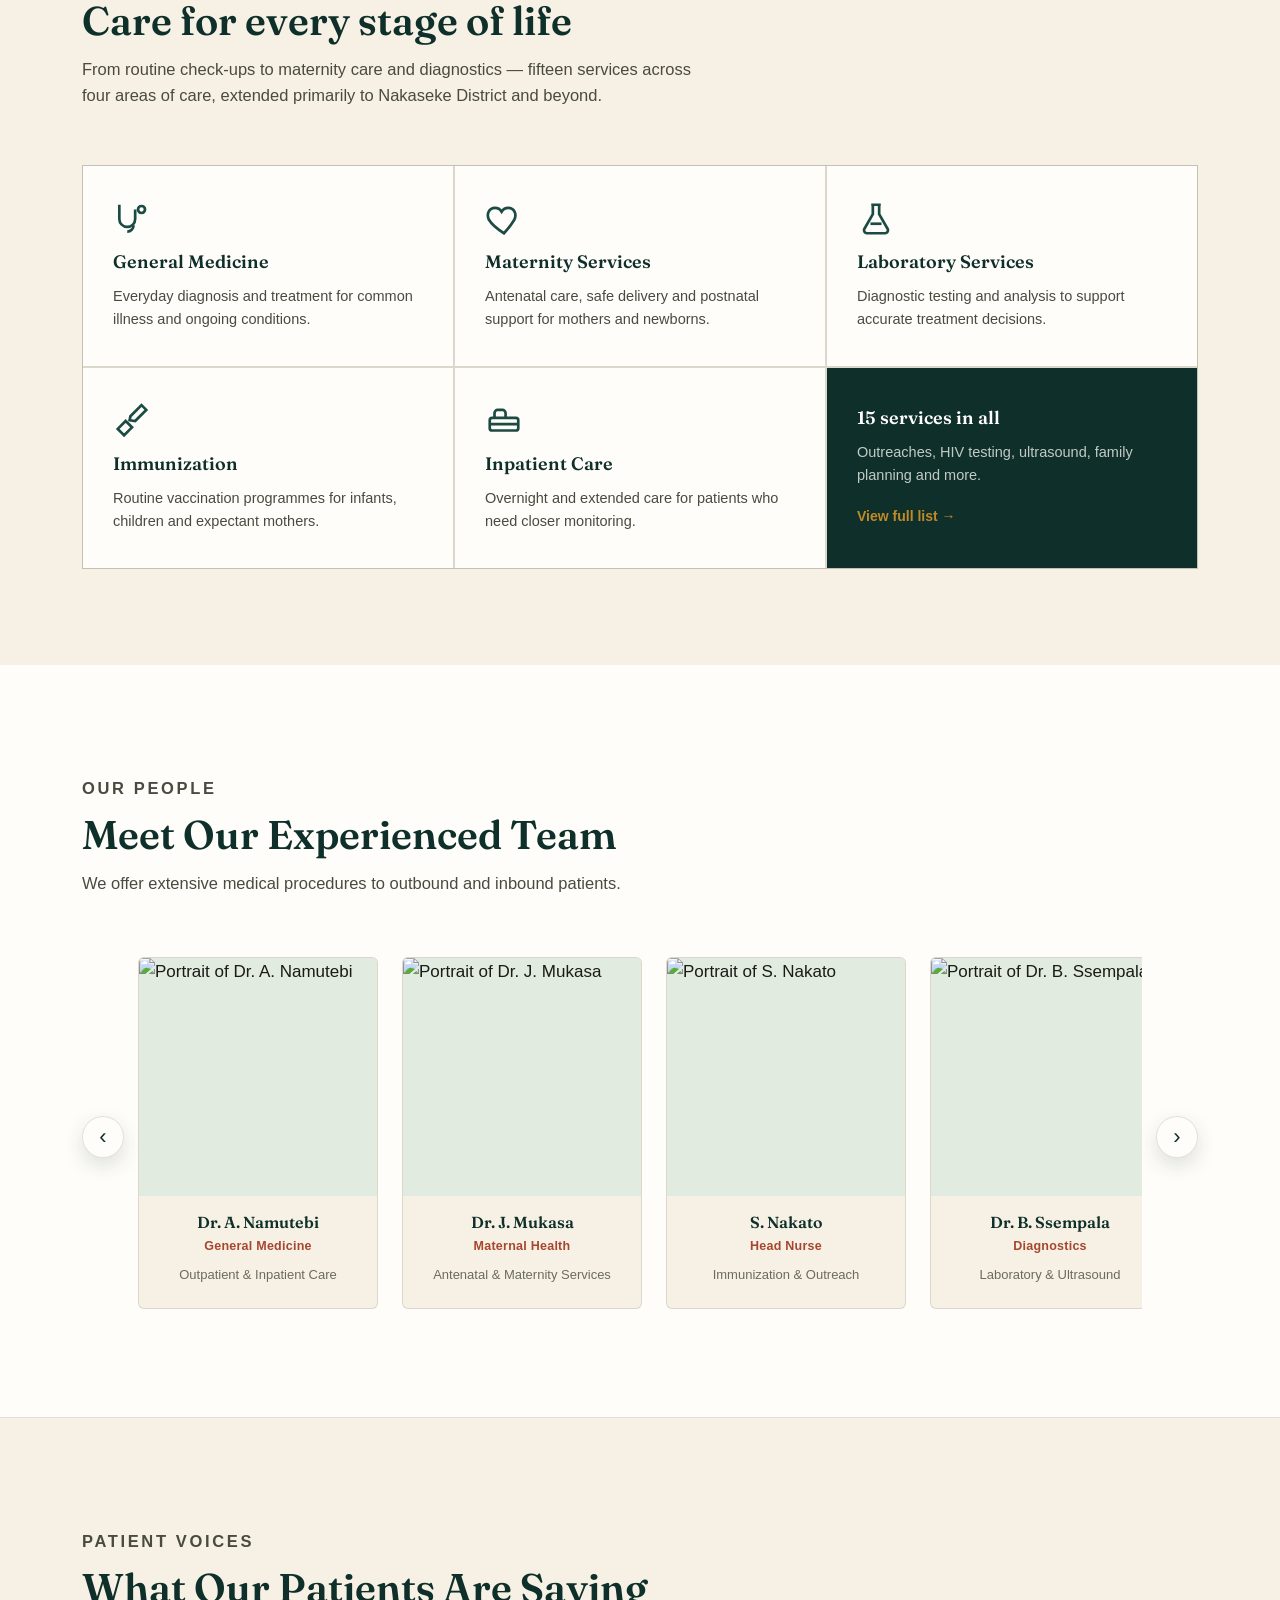
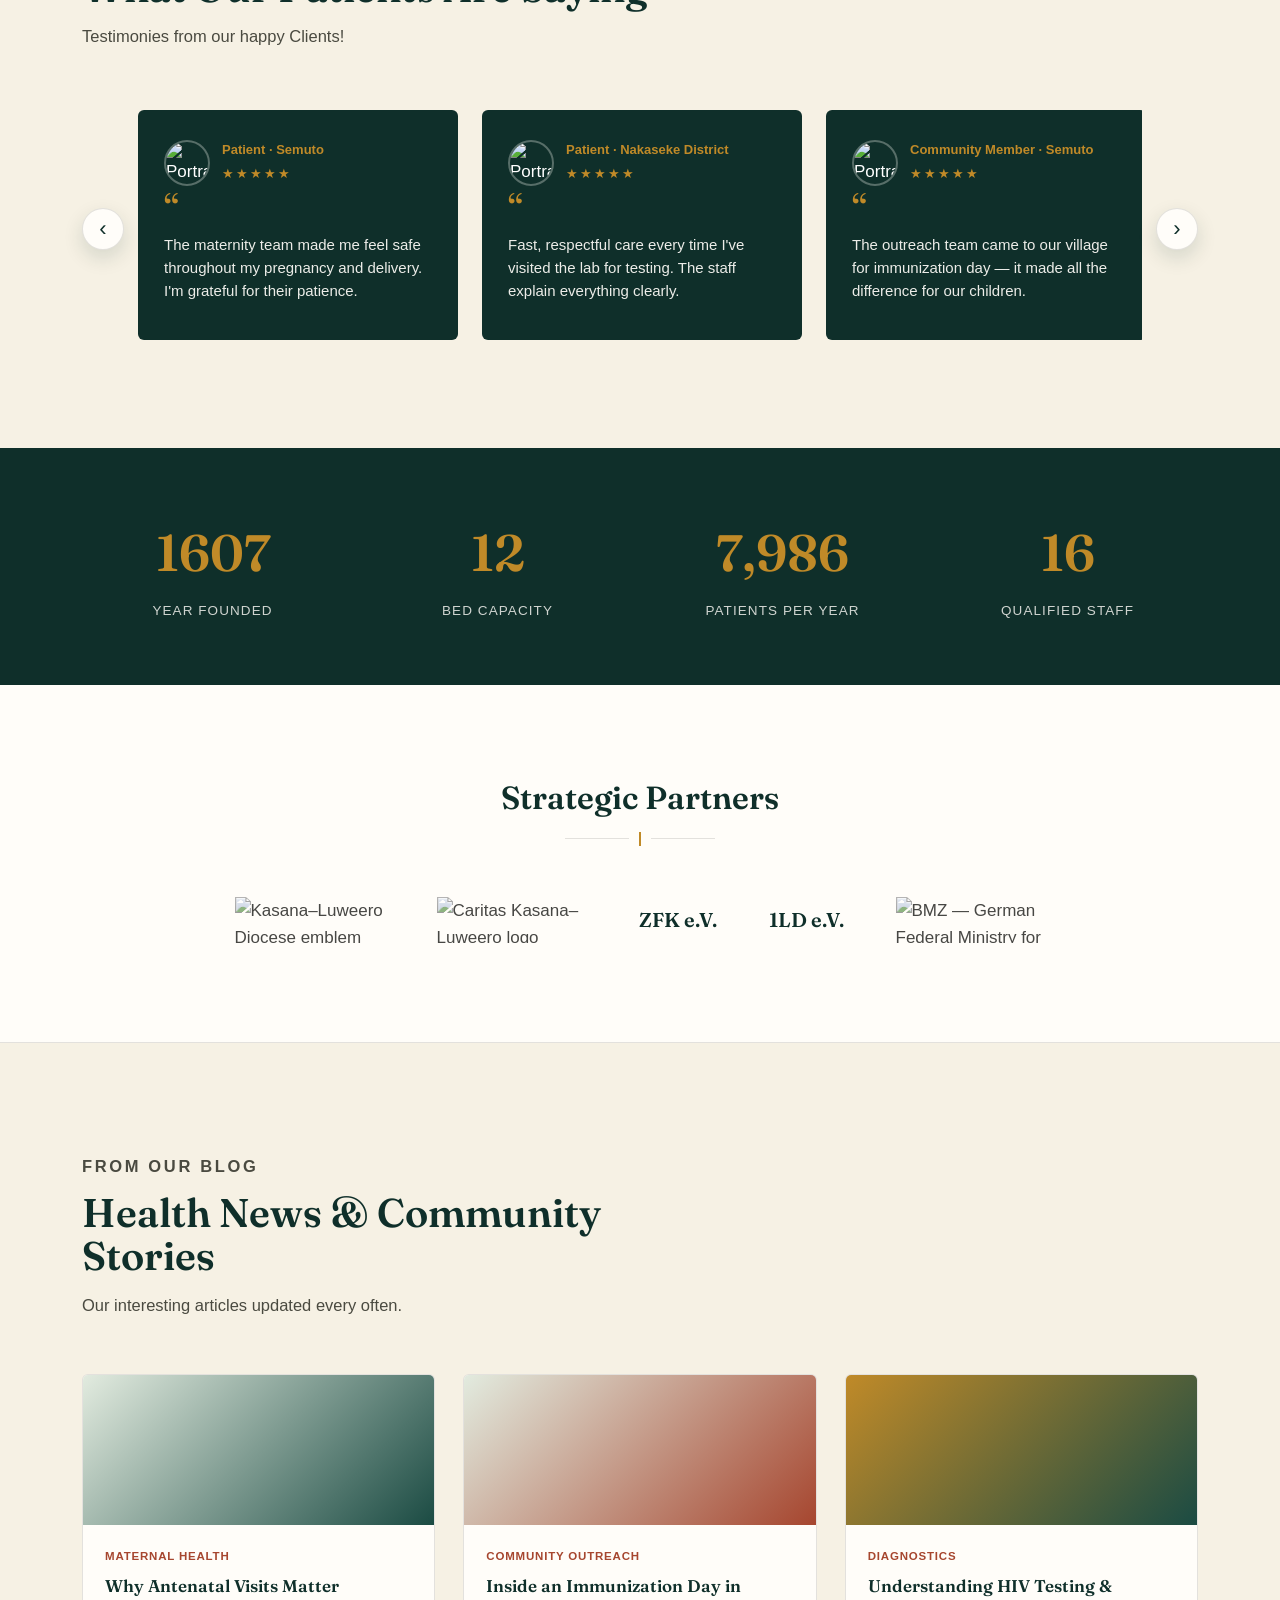
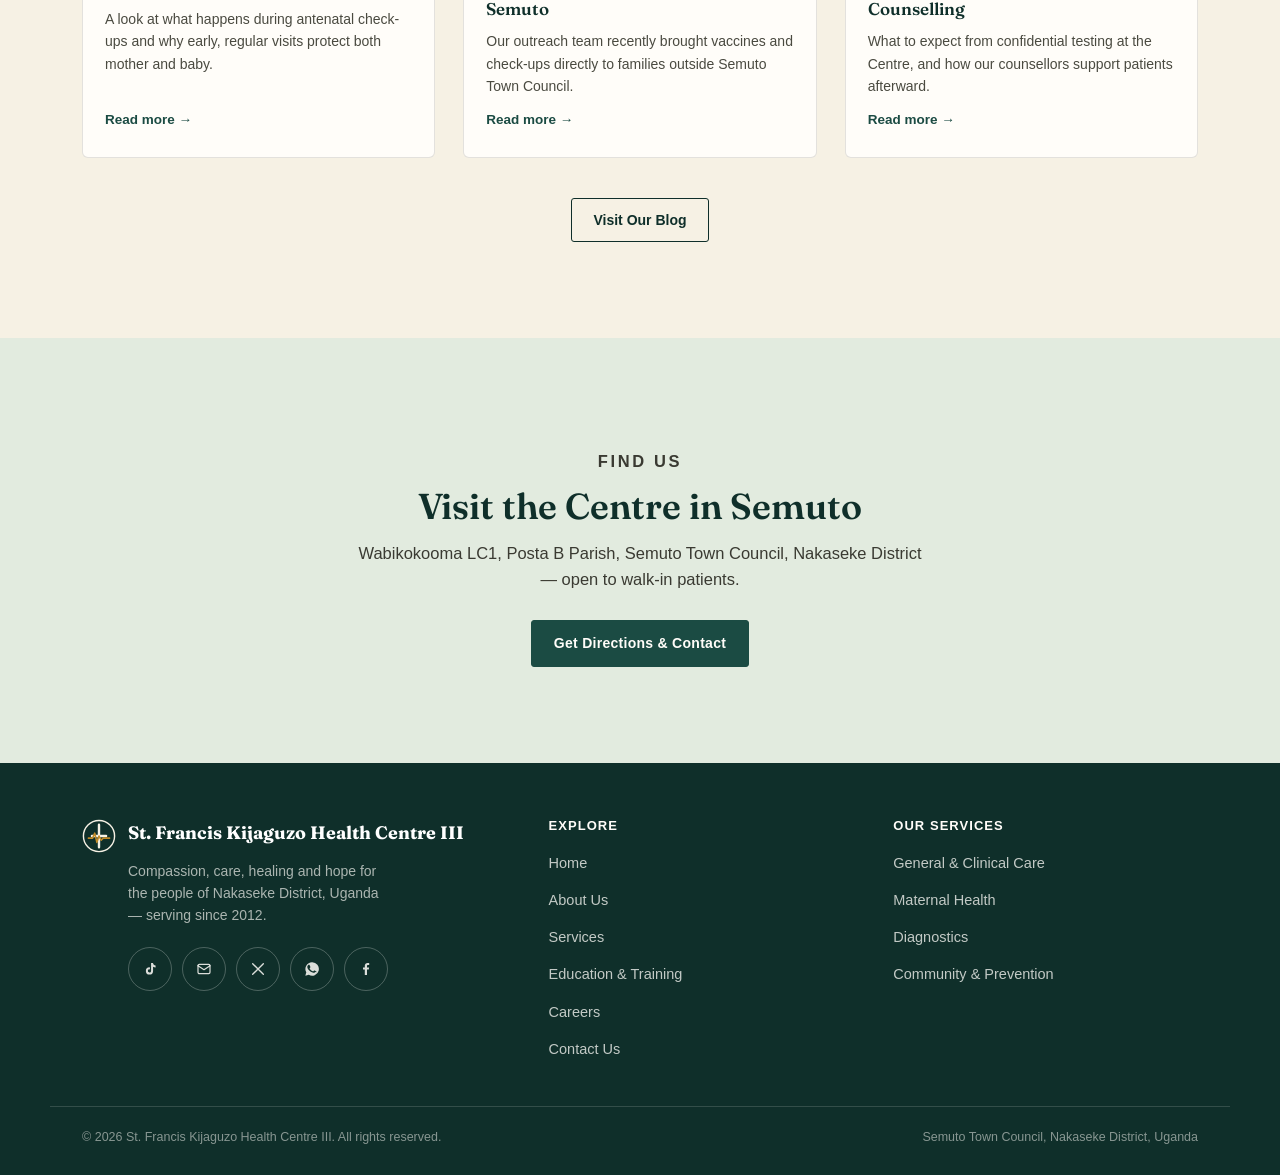
==== commit f348b276: "Add files via upload" ====
--- a/index.html
+++ b/index.html
@@ -201,7 +201,7 @@
       <div class="section-head reveal">
         <p class="eyebrow">Our People</p>
         <h2>Meet Our Experienced Team</h2>
-        <p>Sample team profiles &mdash; swap in your staff's real names, specialisations and photos before publishing.</p>
+        <p>We offer extensive medical procedures to outbound and inbound patients.</p>
       </div>
       <div class="carousel-wrap reveal">
         <button class="car-btn prev" data-carousel="team-track" aria-label="Scroll team left">&lsaquo;</button>
@@ -266,7 +266,7 @@
       <div class="section-head reveal">
         <p class="eyebrow">Patient Voices</p>
         <h2>What Our Patients Are Saying</h2>
-        <p>Sample testimonials &mdash; replace with real, permissioned patient quotes before publishing.</p>
+        <p>Testimonies from our happy Clients!</p>
       </div>
       <div class="carousel-wrap reveal">
         <button class="car-btn prev" data-carousel="testi-track" aria-label="Scroll testimonials left">&lsaquo;</button>
@@ -375,7 +375,7 @@
       <div class="section-head reveal">
         <p class="eyebrow">From Our Blog</p>
         <h2>Health News &amp; Community Stories</h2>
-        <p>Sample posts &mdash; a real blog page can be built out once you have articles ready to publish.</p>
+        <p>Our interesting articles updated every often.</p>
       </div>
       <div class="blog-grid reveal">
         <article class="blog-card">
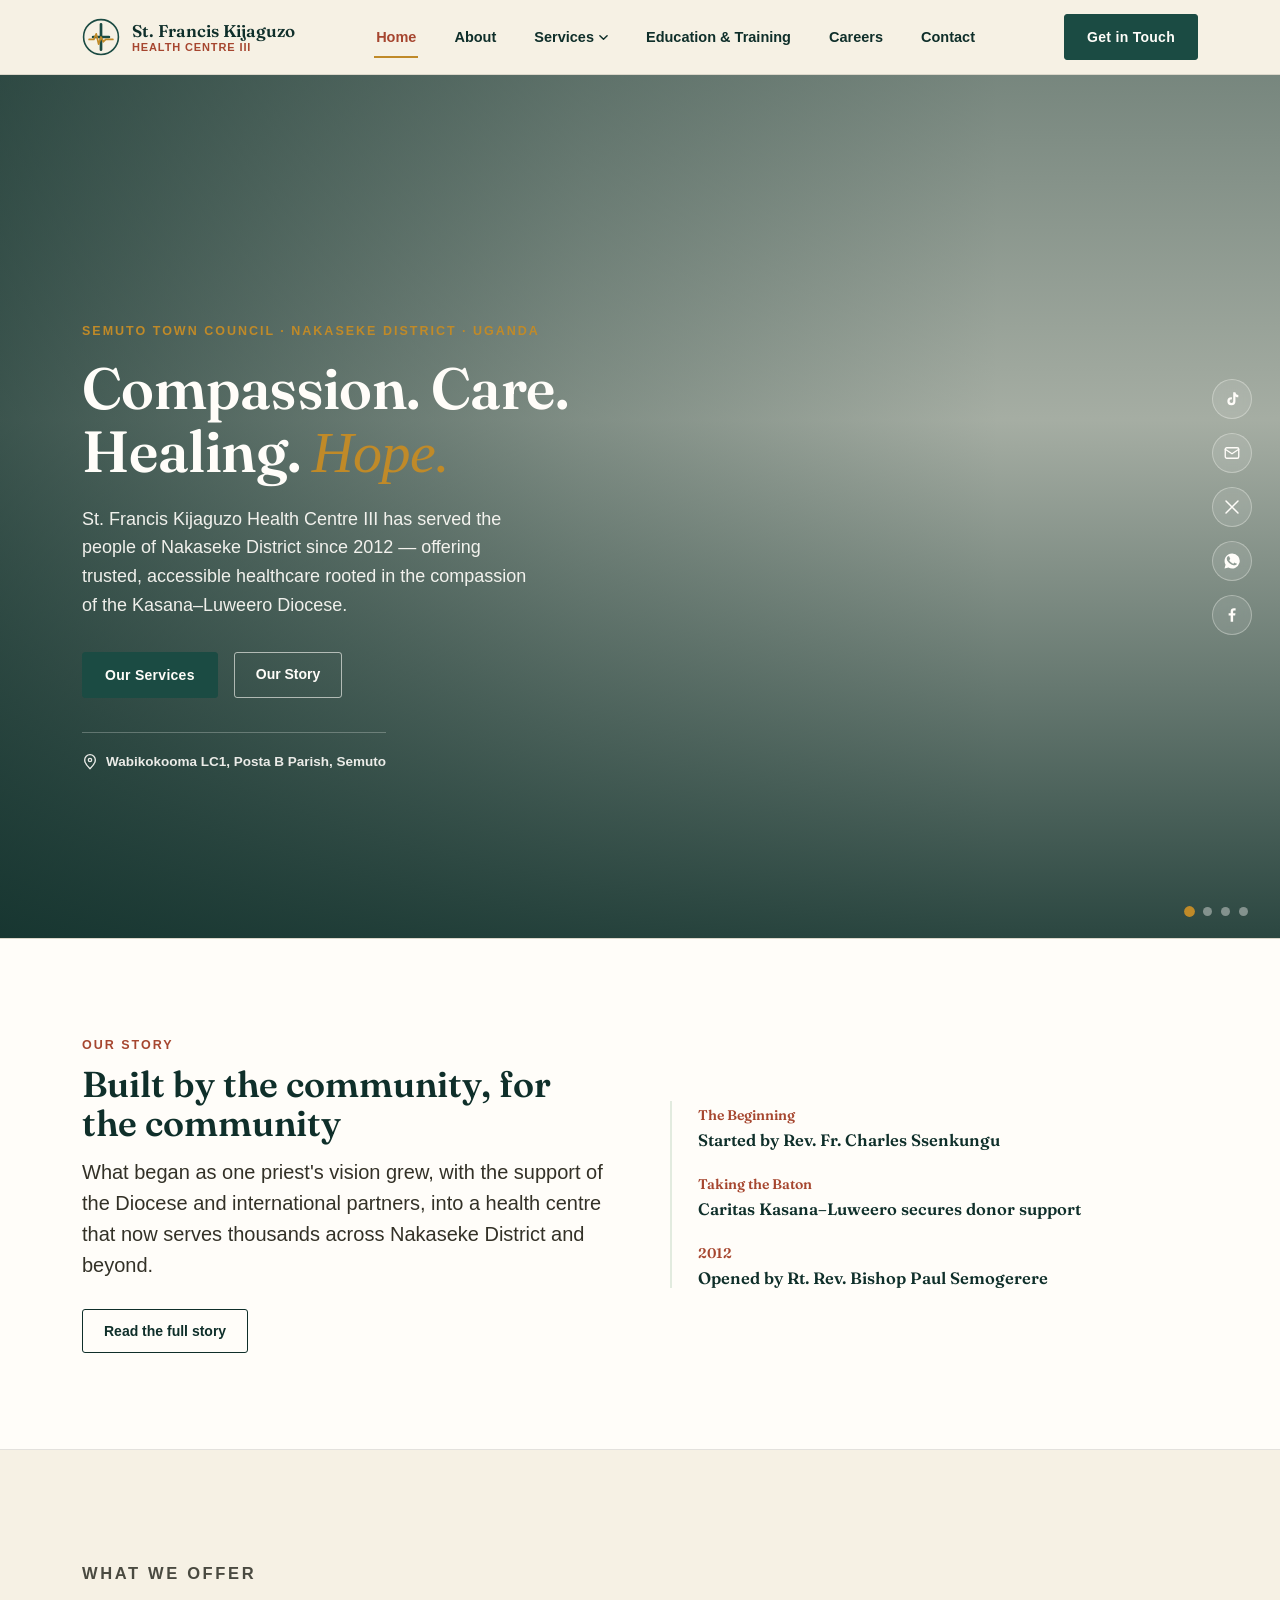
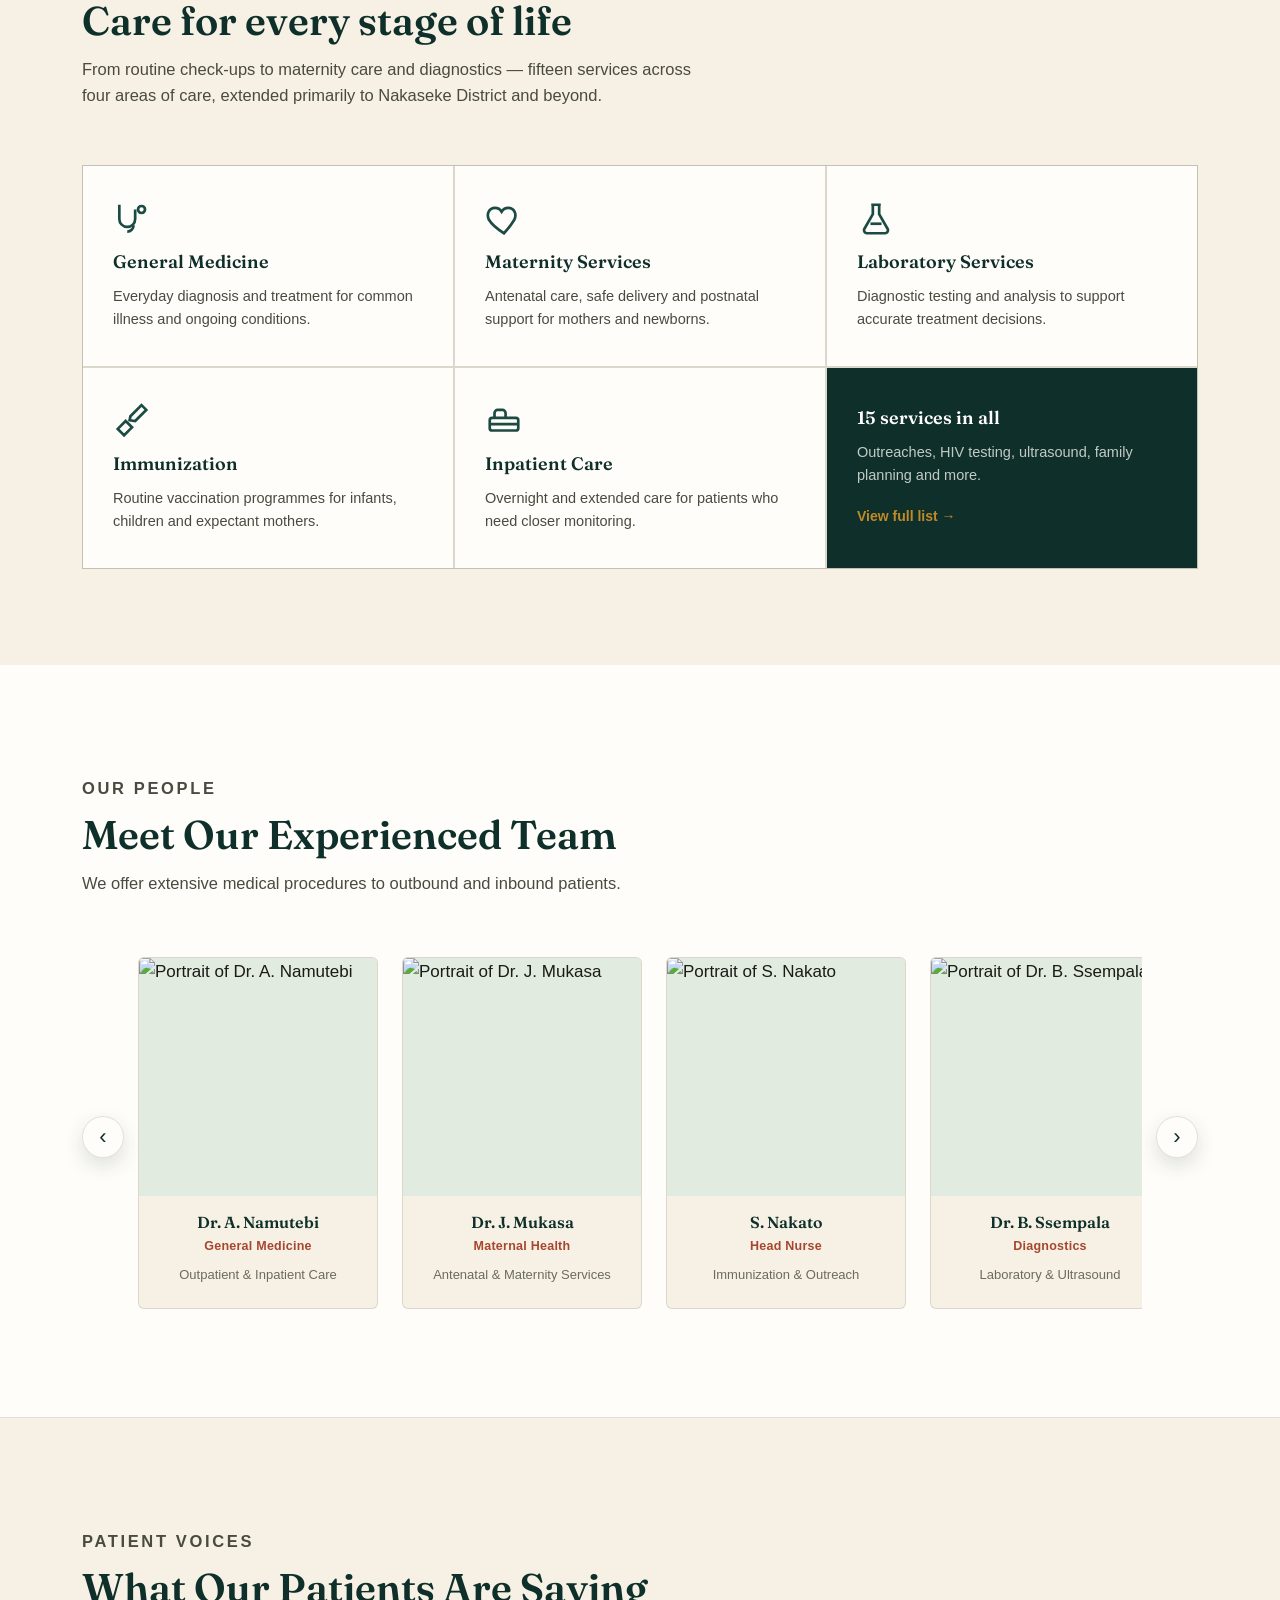
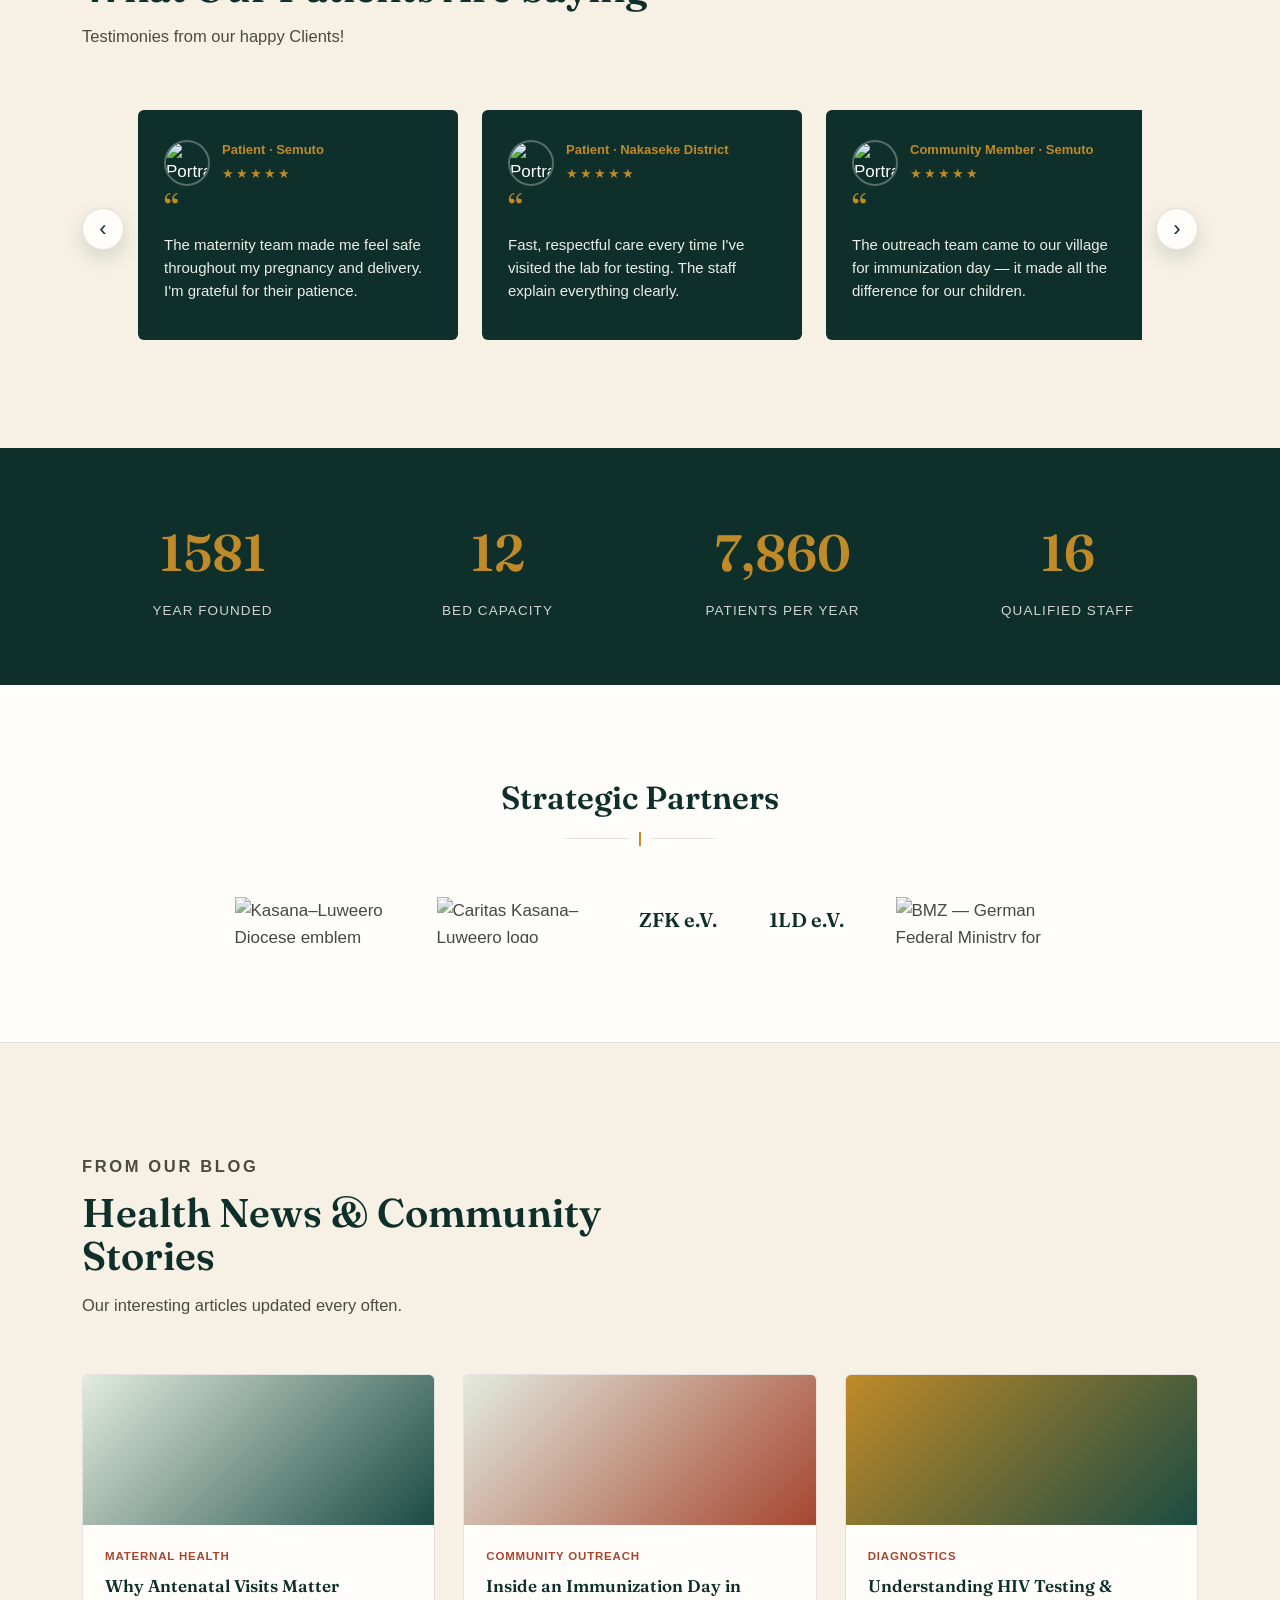
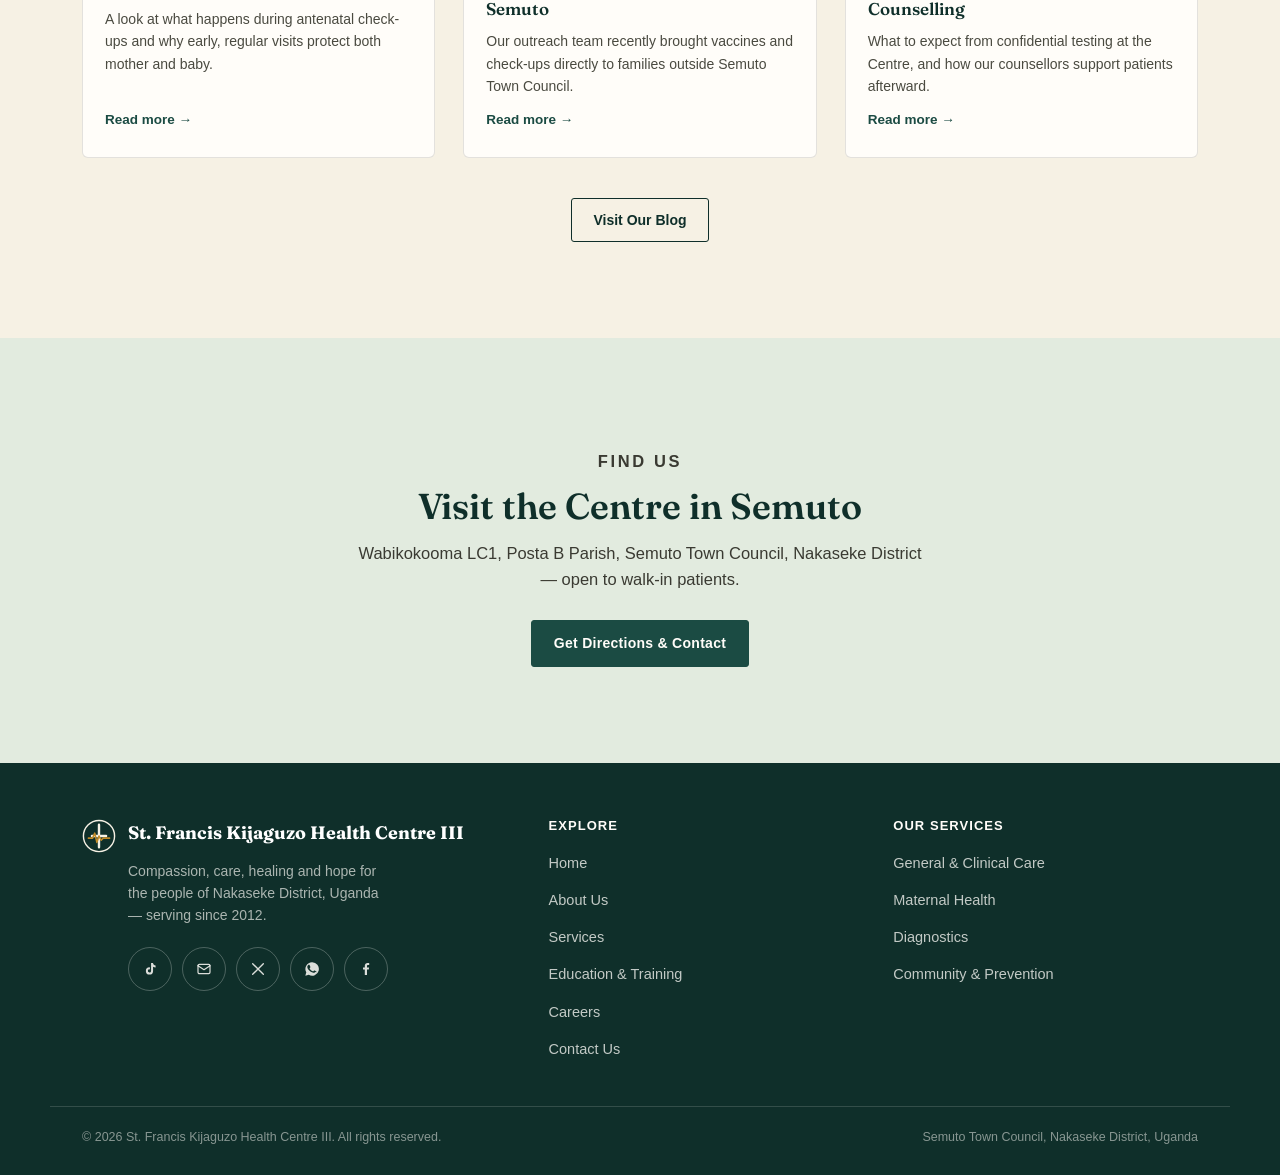
==== commit 11a7cbe9: "Add files via upload" ====
--- a/index.html
+++ b/index.html
@@ -160,33 +160,33 @@
         <h2>Care for every stage of life</h2>
         <p>From routine check-ups to maternity care and diagnostics &mdash; fifteen services across four areas of care, extended primarily to Nakaseke District and beyond.</p>
       </div>
-      <div class="svc-grid reveal">
-        <div class="svc-card">
+      <div class="svc-grid">
+        <div class="svc-card reveal">
           <svg class="ic" viewBox="0 0 24 24" fill="none" stroke="currentColor" stroke-width="1.7"><path d="M4 3v9a5 5 0 0 0 10 0V6"/><circle cx="18" cy="6" r="2.2"/><path d="M9 20a4 4 0 0 0 4-4"/></svg>
           <h3>General Medicine</h3>
           <p>Everyday diagnosis and treatment for common illness and ongoing conditions.</p>
         </div>
-        <div class="svc-card">
+        <div class="svc-card reveal">
           <svg class="ic" viewBox="0 0 24 24" fill="none" stroke="currentColor" stroke-width="1.7"><path d="M12 21s-7-4.35-9.5-8.5C.7 8.9 2.6 5 6.3 5c2 0 3.4 1.1 4.2 2.4C11.3 6.1 12.7 5 14.7 5c3.7 0 5.6 3.9 3.8 7.5C16 16.65 12 21 12 21z"/></svg>
           <h3>Maternity Services</h3>
           <p>Antenatal care, safe delivery and postnatal support for mothers and newborns.</p>
         </div>
-        <div class="svc-card">
+        <div class="svc-card reveal">
           <svg class="ic" viewBox="0 0 24 24" fill="none" stroke="currentColor" stroke-width="1.7"><path d="M9 3h6M10 3v6l-5.5 9.5A2 2 0 0 0 6.2 21h11.6a2 2 0 0 0 1.7-2.5L14 9V3"/><path d="M8.5 15h7"/></svg>
           <h3>Laboratory Services</h3>
           <p>Diagnostic testing and analysis to support accurate treatment decisions.</p>
         </div>
-        <div class="svc-card">
+        <div class="svc-card reveal">
           <svg class="ic" viewBox="0 0 24 24" fill="none" stroke="currentColor" stroke-width="1.7"><path d="M18 2l-4 4M11 9l7-7 3 3-7 7-3.5-.5L11 9z"/><path d="M8 12l4 4-5 5-4-4z"/></svg>
           <h3>Immunization</h3>
           <p>Routine vaccination programmes for infants, children and expectant mothers.</p>
         </div>
-        <div class="svc-card">
+        <div class="svc-card reveal">
           <svg class="ic" viewBox="0 0 24 24" fill="none" stroke="currentColor" stroke-width="1.7"><rect x="3" y="10" width="18" height="8" rx="1.5"/><path d="M3 14h18M6 10V7a2 2 0 0 1 2-2h3a2 2 0 0 1 2 2v3"/></svg>
           <h3>Inpatient Care</h3>
           <p>Overnight and extended care for patients who need closer monitoring.</p>
         </div>
-        <div class="svc-card more">
+        <div class="svc-card more reveal">
           <h3>15 services in all</h3>
           <p>Outreaches, HIV testing, ultrasound, family planning and more.</p>
           <a href="services.html">View full list &rarr;</a>
@@ -203,10 +203,10 @@
         <h2>Meet Our Experienced Team</h2>
         <p>We offer extensive medical procedures to outbound and inbound patients.</p>
       </div>
-      <div class="carousel-wrap reveal">
+      <div class="carousel-wrap">
         <button class="car-btn prev" data-carousel="team-track" aria-label="Scroll team left">&lsaquo;</button>
         <div class="carousel-track" id="team-track">
-          <div class="team-card">
+          <div class="team-card reveal">
             <div class="team-photo"><img src="https://images.pexels.com/photos/19596247/pexels-photo-19596247.jpeg?auto=compress&cs=tinysrgb&w=600" alt="Portrait of Dr. A. Namutebi" loading="lazy"></div>
             <div class="info">
               <h3>Dr. A. Namutebi</h3>
@@ -214,7 +214,7 @@
               <p class="dept">Outpatient &amp; Inpatient Care</p>
             </div>
           </div>
-          <div class="team-card">
+          <div class="team-card reveal">
             <div class="team-photo"><img src="https://images.pexels.com/photos/19379640/pexels-photo-19379640.jpeg?auto=compress&cs=tinysrgb&w=600" alt="Portrait of Dr. J. Mukasa" loading="lazy"></div>
             <div class="info">
               <h3>Dr. J. Mukasa</h3>
@@ -222,7 +222,7 @@
               <p class="dept">Antenatal &amp; Maternity Services</p>
             </div>
           </div>
-          <div class="team-card">
+          <div class="team-card reveal">
             <div class="team-photo"><img src="https://images.pexels.com/photos/5430213/pexels-photo-5430213.jpeg?auto=compress&cs=tinysrgb&w=600" alt="Portrait of S. Nakato" loading="lazy"></div>
             <div class="info">
               <h3>S. Nakato</h3>
@@ -230,7 +230,7 @@
               <p class="dept">Immunization &amp; Outreach</p>
             </div>
           </div>
-          <div class="team-card">
+          <div class="team-card reveal">
             <div class="team-photo"><img src="https://images.pexels.com/photos/19039168/pexels-photo-19039168.jpeg?auto=compress&cs=tinysrgb&w=600" alt="Portrait of Dr. B. Ssempala" loading="lazy"></div>
             <div class="info">
               <h3>Dr. B. Ssempala</h3>
@@ -238,7 +238,7 @@
               <p class="dept">Laboratory &amp; Ultrasound</p>
             </div>
           </div>
-          <div class="team-card">
+          <div class="team-card reveal">
             <div class="team-photo"><img src="https://images.pexels.com/photos/29852895/pexels-photo-29852895.jpeg?auto=compress&cs=tinysrgb&w=600" alt="Portrait of R. Kintu" loading="lazy"></div>
             <div class="info">
               <h3>R. Kintu</h3>
@@ -246,7 +246,7 @@
               <p class="dept">HIV &amp; Community Counselling</p>
             </div>
           </div>
-          <div class="team-card">
+          <div class="team-card reveal">
             <div class="team-photo"><img src="https://images.pexels.com/photos/19963130/pexels-photo-19963130.jpeg?auto=compress&cs=tinysrgb&w=600" alt="Portrait of Dr. C. Nabirye" loading="lazy"></div>
             <div class="info">
               <h3>Dr. C. Nabirye</h3>
@@ -268,10 +268,10 @@
         <h2>What Our Patients Are Saying</h2>
         <p>Testimonies from our happy Clients!</p>
       </div>
-      <div class="carousel-wrap reveal">
+      <div class="carousel-wrap">
         <button class="car-btn prev" data-carousel="testi-track" aria-label="Scroll testimonials left">&lsaquo;</button>
         <div class="carousel-track" id="testi-track">
-          <div class="testi-card">
+          <div class="testi-card reveal">
             <div class="testi-head">
               <img class="testi-avatar" src="https://images.pexels.com/photos/220453/pexels-photo-220453.jpeg?auto=compress&cs=tinysrgb&w=200" alt="Portrait of a patient from Semuto" loading="lazy">
               <div>
@@ -282,7 +282,7 @@
             <span class="quote-mark">&ldquo;</span>
             <p class="quote">The maternity team made me feel safe throughout my pregnancy and delivery. I'm grateful for their patience.</p>
           </div>
-          <div class="testi-card">
+          <div class="testi-card reveal">
             <div class="testi-head">
               <img class="testi-avatar" src="https://images.pexels.com/photos/91227/pexels-photo-91227.jpeg?auto=compress&cs=tinysrgb&w=200" alt="Portrait of a patient from Nakaseke District" loading="lazy">
               <div>
@@ -293,7 +293,7 @@
             <span class="quote-mark">&ldquo;</span>
             <p class="quote">Fast, respectful care every time I've visited the lab for testing. The staff explain everything clearly.</p>
           </div>
-          <div class="testi-card">
+          <div class="testi-card reveal">
             <div class="testi-head">
               <img class="testi-avatar" src="https://images.pexels.com/photos/415829/pexels-photo-415829.jpeg?auto=compress&cs=tinysrgb&w=200" alt="Portrait of a community member from Semuto" loading="lazy">
               <div>
@@ -304,7 +304,7 @@
             <span class="quote-mark">&ldquo;</span>
             <p class="quote">The outreach team came to our village for immunization day &mdash; it made all the difference for our children.</p>
           </div>
-          <div class="testi-card">
+          <div class="testi-card reveal">
             <div class="testi-head">
               <img class="testi-avatar" src="https://images.pexels.com/photos/842980/pexels-photo-842980.jpeg?auto=compress&cs=tinysrgb&w=200" alt="Portrait of a patient from Kijaguzo" loading="lazy">
               <div>
@@ -377,8 +377,8 @@
         <h2>Health News &amp; Community Stories</h2>
         <p>Our interesting articles updated every often.</p>
       </div>
-      <div class="blog-grid reveal">
-        <article class="blog-card">
+      <div class="blog-grid">
+        <article class="blog-card reveal">
           <div class="thumb"></div>
           <div class="body">
             <span class="meta">Maternal Health</span>
@@ -387,7 +387,7 @@
             <a class="readmore" href="#">Read more &rarr;</a>
           </div>
         </article>
-        <article class="blog-card">
+        <article class="blog-card reveal">
           <div class="thumb" style="background:linear-gradient(135deg,#e2ebdf,#a6462f);"></div>
           <div class="body">
             <span class="meta">Community Outreach</span>
@@ -396,7 +396,7 @@
             <a class="readmore" href="#">Read more &rarr;</a>
           </div>
         </article>
-        <article class="blog-card">
+        <article class="blog-card reveal">
           <div class="thumb" style="background:linear-gradient(135deg,#c08a28,#1b4b43);"></div>
           <div class="body">
             <span class="meta">Diagnostics</span>
--- a/css/base.css
+++ b/css/base.css
@@ -478,6 +478,10 @@
 @media (max-width: 920px) {
   footer .wrap {
     grid-template-columns: 1fr 1fr;
+    gap: 32px 24px;
+  }
+  .f-brand {
+    grid-column: 1 / -1;
   }
 }
 @media (max-width: 720px) {
@@ -535,10 +539,6 @@
     margin: 14px 4px 4px;
     text-align: center;
   }
-  footer .wrap {
-    grid-template-columns: 1fr;
-    gap: 32px;
-  }
   .wrap {
     padding: 0 22px;
   }
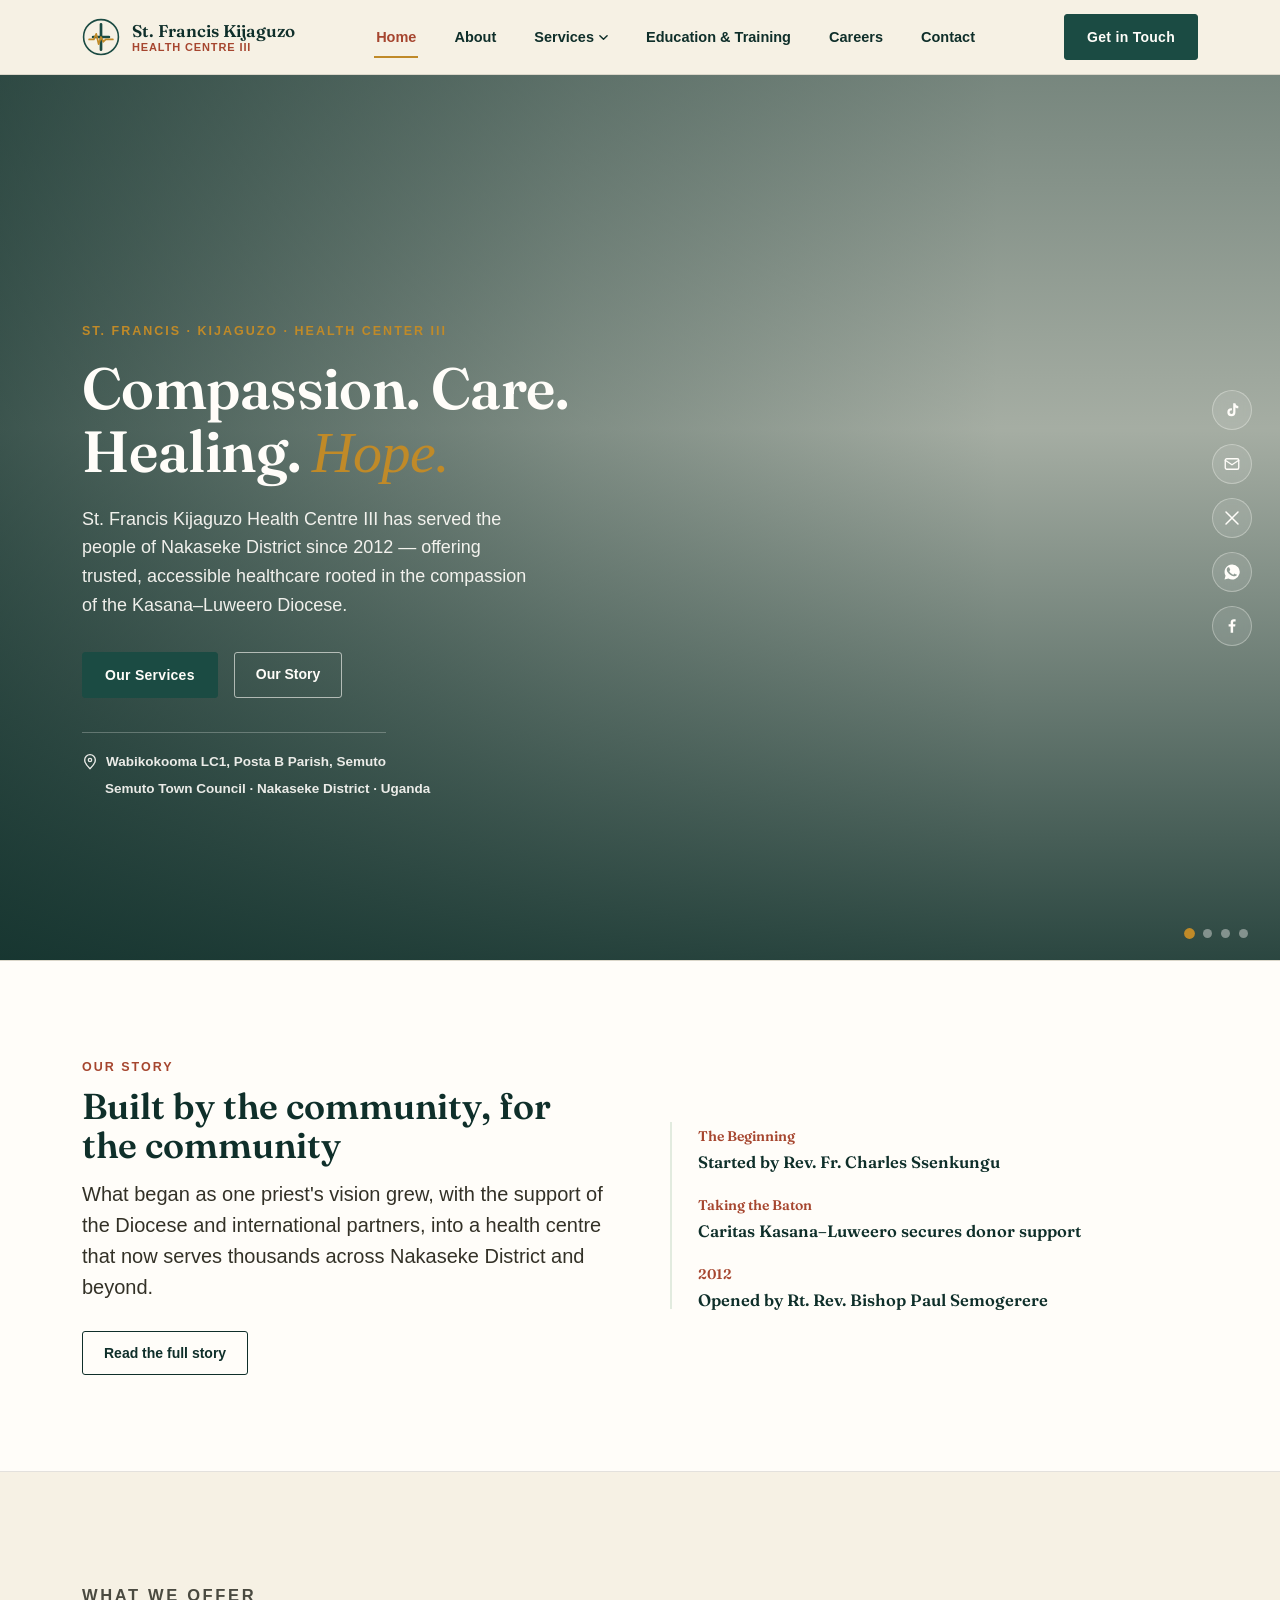
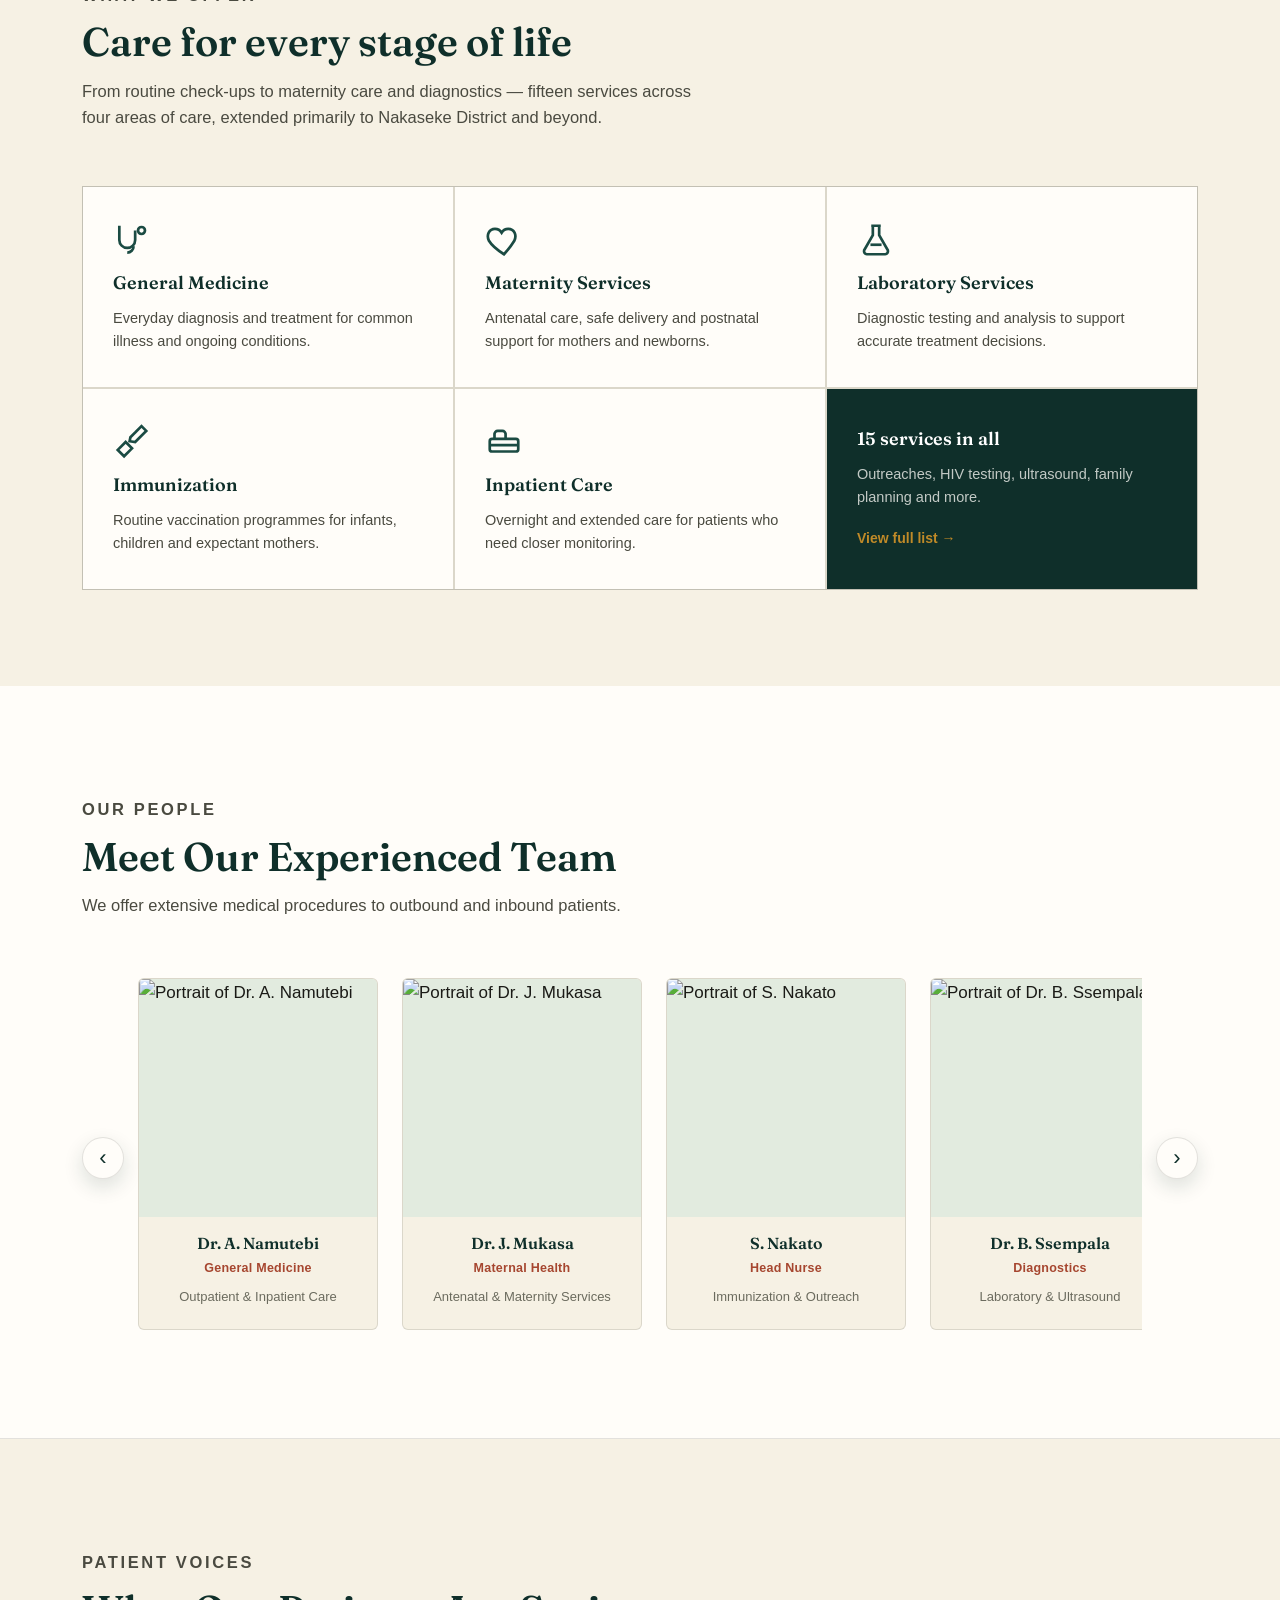
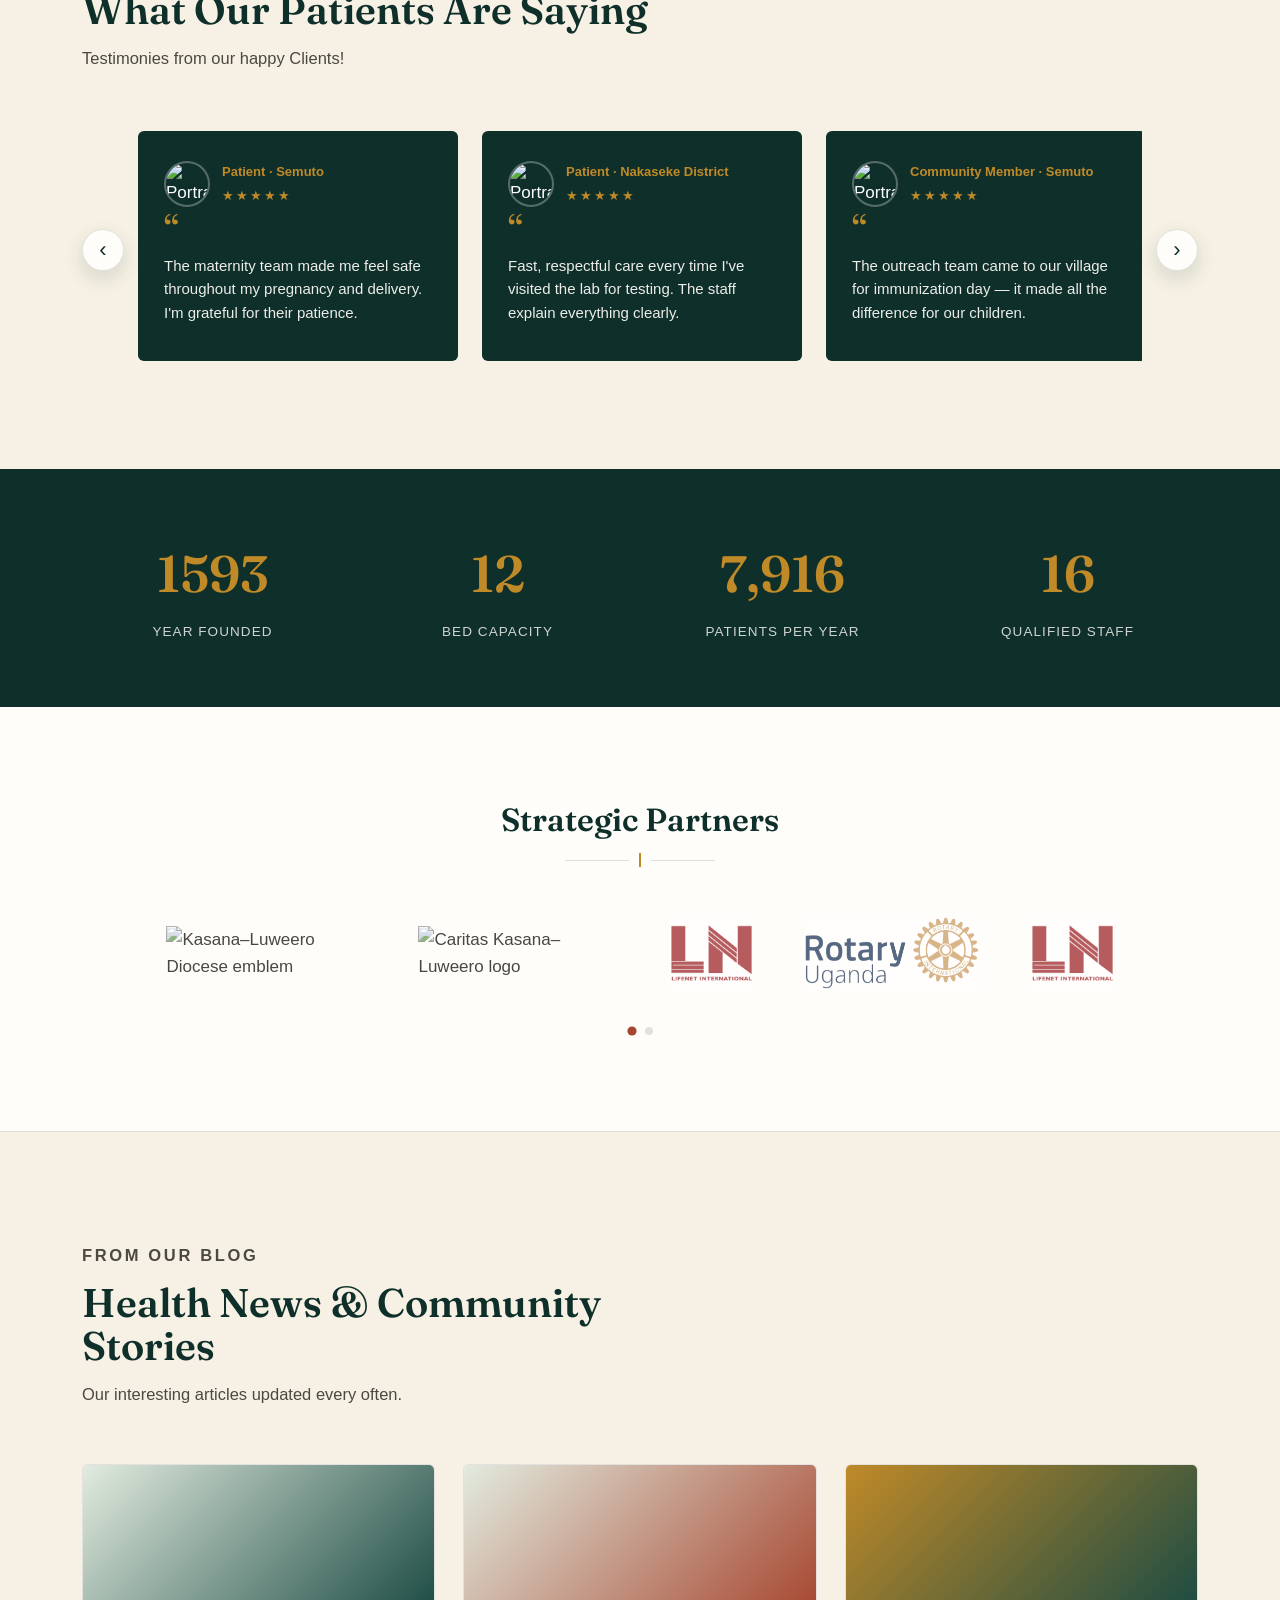
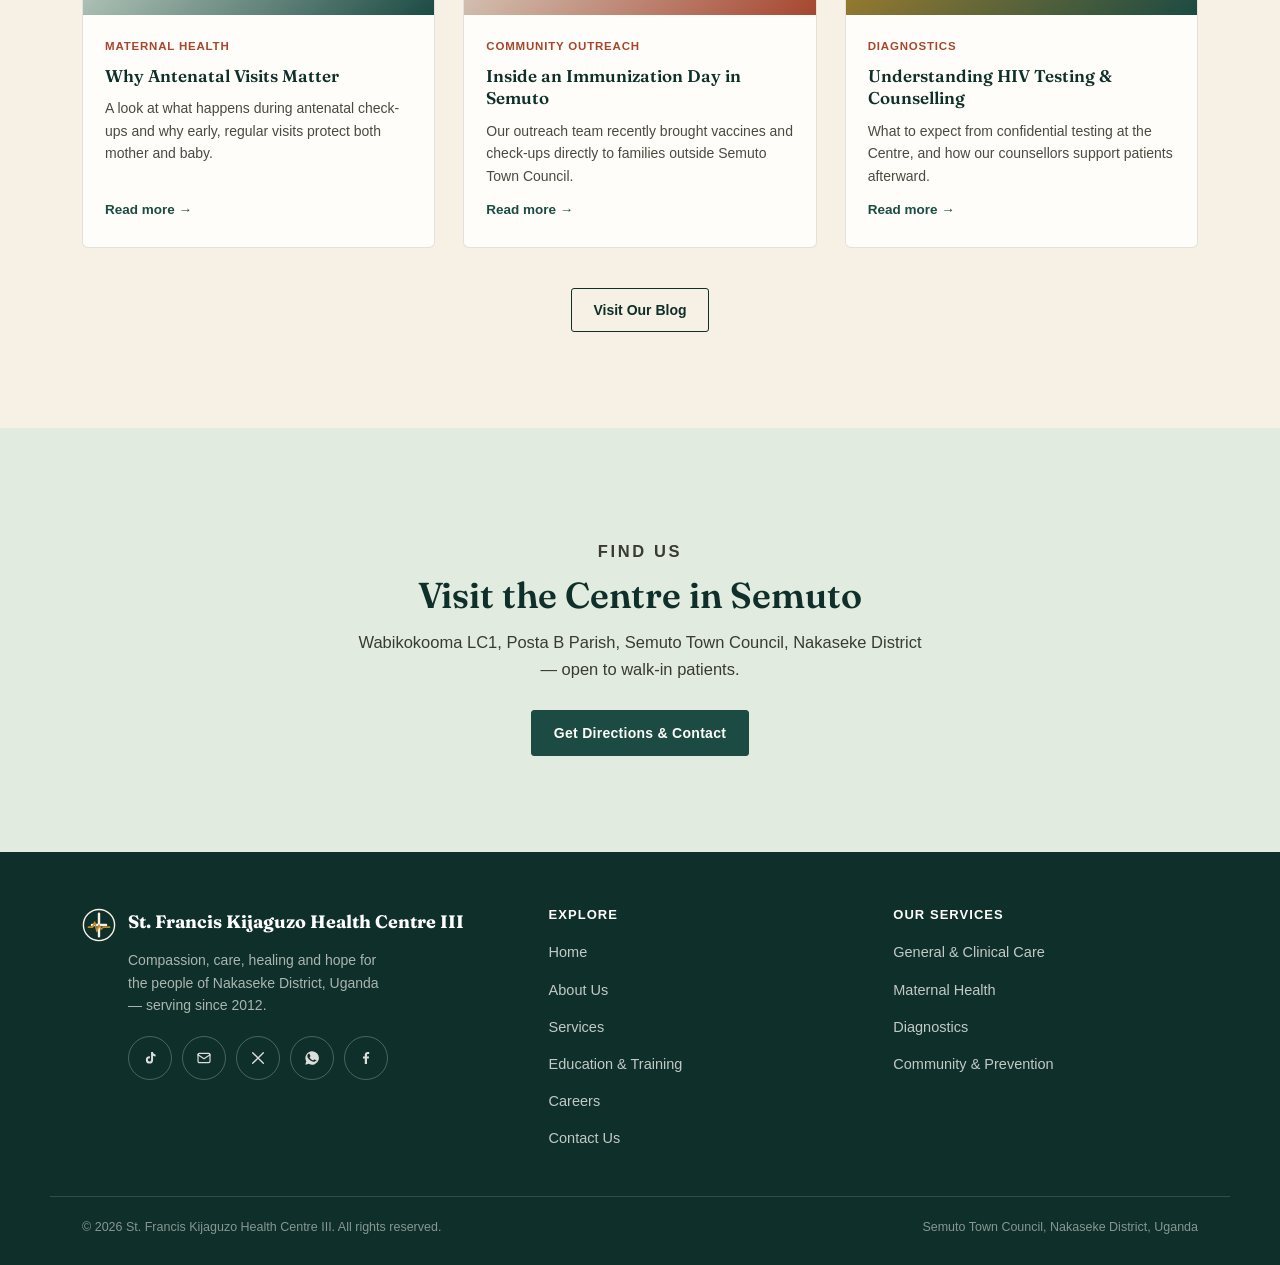
==== commit 7c685f07: "Add files via upload" ====
--- a/index.html
+++ b/index.html
@@ -86,7 +86,8 @@
     <div class="hero-scrim" aria-hidden="true"></div>
     <div class="wrap">
       <div class="reveal in">
-        <p class="eyebrow">Semuto Town Council &middot; Nakaseke District &middot; Uganda</p>
+        <p class="eyebrow">St. Francis &middot; Kijaguzo &middot; Health Center III</p>
+        
         <h1>Compassion. Care.<br>Healing. <em>Hope.</em></h1>
         <p class="lead">St. Francis Kijaguzo Health Centre III has served the people of Nakaseke District since 2012 &mdash; offering trusted, accessible healthcare rooted in the compassion of the Kasana&ndash;Luweero Diocese.</p>
         <div class="btnrow">
@@ -97,6 +98,7 @@
           <svg width="16" height="16" viewBox="0 0 24 24" fill="none" stroke="currentColor" stroke-width="2"><path d="M12 22s8-7.5 8-13a8 8 0 1 0-16 0c0 5.5 8 13 8 13z"/><circle cx="12" cy="9" r="2.5"/></svg>
           Wabikokooma LC1, Posta B Parish, Semuto
         </div>
+        <p class="loc-tag2">Semuto Town Council &middot; Nakaseke District &middot; Uganda</p>
       </div>
     </div>
     <div class="hero-dots" role="tablist" aria-label="Hero image selector">
@@ -358,8 +360,24 @@
           <a class="partner-logo" href="https://kasanaluweerodiocese.org/caritas-kasanaensis/" target="_blank" rel="noopener" aria-label="Caritas Kasana–Luweero">
             <img src="https://commons.wikimedia.org/wiki/Special:FilePath/Logo_Caritas_2026.svg" alt="Caritas Kasana–Luweero logo" loading="lazy">
           </a>
-          <span class="partner-logo" aria-label="ZFK e.V."><span class="name" style="font-family:'Fraunces',serif;font-weight:600;font-size:20px;color:var(--pine-deep);">ZFK e.V.</span></span>
-          <span class="partner-logo" aria-label="1LD e.V."><span class="name" style="font-family:'Fraunces',serif;font-weight:600;font-size:20px;color:var(--pine-deep);">1LD e.V.</span></span>
+          <a class="partner-logo" href="http://lninternational.org/" target="_blank" rel="noopener" aria-label="Caritas Kasana–Luweero">
+            <img src="/assets/LN.png" alt="Caritas Kasana–Luweero logo" loading="lazy">
+          </a>
+          <a class="partner-logo" href="https://rotaryeclubug.org/" target="_blank" rel="noopener" aria-label="Caritas Kasana–Luweero">
+            <img src="/assets/Rotary.png" alt="Caritas Kasana–Luweero logo" loading="lazy">
+          </a>
+          <a class="partner-logo" href="http://lninternational.org/" target="_blank" rel="noopener" aria-label="Caritas Kasana–Luweero">
+            <img src="/assets/LN.png" alt="Caritas Kasana–Luweero logo" loading="lazy">
+          </a>
+          <a class="partner-logo" href="https://health.go.ug/" target="_blank" rel="noopener" aria-label="Caritas Kasana–Luweero">
+            <img src="/assets/MOF.png" alt="Caritas Kasana–Luweero logo" loading="lazy">
+          </a>
+          <a class="partner-logo" href="http://lninternational.org/" target="_blank" rel="noopener" aria-label="Caritas Kasana–Luweero">
+            <img src="/assets/LN.png" alt="Caritas Kasana–Luweero logo" loading="lazy">
+          </a>
+          <a class="partner-logo" href="https://kasanaluweerodiocese.org/caritas-kasanaensis/" target="_blank" rel="noopener" aria-label="Caritas Kasana–Luweero">
+            <img src="https://commons.wikimedia.org/wiki/Special:FilePath/Logo_Caritas_2026.svg" alt="Caritas Kasana–Luweero logo" loading="lazy">
+          </a>
           <a class="partner-logo" href="https://www.bmz.de/en" target="_blank" rel="noopener" aria-label="BMZ">
             <img src="https://commons.wikimedia.org/wiki/Special:FilePath/DEgov-BMZ-Logo_en.svg" alt="BMZ &mdash; German Federal Ministry for Economic Cooperation and Development logo" loading="lazy">
           </a>
--- a/css/home.css
+++ b/css/home.css
@@ -3,232 +3,688 @@
    ============================================================ */
 
 /* ---------- hero (slideshow background) ---------- */
-.hero{
-  position:relative;overflow:hidden;
-  min-height:640px;
-  display:flex;align-items:flex-end;
-  border-bottom:1px solid var(--line);
-  color:var(--white);
-}
-.hero-slides{position:absolute;inset:0;z-index:0;}
-.hero-slide{
-  position:absolute;inset:0;
-  background-size:cover;background-position:center;
-  opacity:0;transition:opacity 1.6s ease;
-}
-.hero-slide.active{opacity:1;}
-.hero-scrim{
-  position:absolute;inset:0;z-index:1;
+.hero {
+  position: relative;
+  overflow: hidden;
+  min-height: 640px;
+  display: flex;
+  align-items: flex-end;
+  border-bottom: 1px solid var(--line);
+  color: var(--white);
+}
+.hero-slides {
+  position: absolute;
+  inset: 0;
+  z-index: 0;
+}
+.hero-slide {
+  position: absolute;
+  inset: 0;
+  background-size: cover;
+  background-position: center;
+  opacity: 0;
+  transition: opacity 1.6s ease;
+}
+.hero-slide.active {
+  opacity: 1;
+}
+.hero-scrim {
+  position: absolute;
+  inset: 0;
+  z-index: 1;
   background:
-    linear-gradient(180deg, rgba(15,47,42,.55) 0%, rgba(15,47,42,.35) 40%, rgba(15,47,42,.88) 100%),
-    linear-gradient(90deg, rgba(15,47,42,.7) 0%, rgba(15,47,42,.25) 45%, rgba(15,47,42,0) 78%);
-}
-.hero .wrap{position:relative;z-index:2;padding-top:150px;padding-bottom:64px;width:100%;}
-.hero .wrap > div{max-width:640px;}
-.hero .eyebrow{color:var(--gold);}
-.hero h1{font-size:clamp(36px,5vw,58px);margin:16px 0 20px;letter-spacing:-.01em;color:var(--white);}
-.hero h1 em{font-style:italic;color:var(--gold);font-weight:500;}
-.hero p.lead{font-size:18px;max-width:46ch;color:rgba(255,253,249,.92);}
-.hero .btnrow{display:flex;gap:16px;margin-top:32px;flex-wrap:wrap;}
-.hero .cta-outline{border-color:rgba(255,253,249,.6);color:var(--white);}
-.hero .cta-outline:hover{background:var(--white);color:var(--pine-deep);}
-.loc-tag{
-  display:inline-flex;align-items:center;gap:8px;margin-top:34px;
-  font-size:13.5px;color:rgba(255,253,249,.9);font-weight:600;
-  border-top:1px solid rgba(255,253,249,.25);padding-top:18px;
-}
-.hero-dots{
-  position:absolute;bottom:22px;right:32px;z-index:3;
-  display:flex;gap:9px;
-}
-.hero-social{
-  position:absolute;top:50%;right:28px;z-index:4;
-  transform:translateY(-50%);
-  display:flex;flex-direction:column;gap:14px;
-}
-.hero-social a{
-  width:40px;height:40px;border-radius:50%;flex:none;
-  background:rgba(255,253,249,.1);
-  backdrop-filter:blur(6px);-webkit-backdrop-filter:blur(6px);
-  border:1px solid rgba(255,253,249,.32);
-  display:flex;align-items:center;justify-content:center;
-  color:var(--white);
-  transition:background .2s ease, color .2s ease, transform .2s ease, border-color .2s ease;
-}
-.hero-social a svg{width:18px;height:18px;}
-.hero-social a:hover{background:var(--gold);border-color:var(--gold);color:var(--pine-deep);transform:scale(1.12);}
-@media (max-width:720px){
-  .hero-social{display:none;}
-}
-.hero-dot{
-  width:9px;height:9px;border-radius:50%;
-  background:rgba(255,253,249,.4);border:none;padding:0;cursor:pointer;
-  transition:background .2s ease, transform .2s ease;
-}
-.hero-dot:hover{transform:scale(1.35);}
-.hero-dot.active{background:var(--gold);transform:scale(1.2);}
-@media (prefers-reduced-motion: reduce){
-  .hero-slide{transition:none;}
-}
-@media (max-width:720px){
-  .hero{min-height:560px;}
-  .hero .wrap{padding-top:120px;}
+    linear-gradient(
+      180deg,
+      rgba(15, 47, 42, 0.55) 0%,
+      rgba(15, 47, 42, 0.35) 40%,
+      rgba(15, 47, 42, 0.88) 100%
+    ),
+    linear-gradient(
+      90deg,
+      rgba(15, 47, 42, 0.7) 0%,
+      rgba(15, 47, 42, 0.25) 45%,
+      rgba(15, 47, 42, 0) 78%
+    );
+}
+.hero .wrap {
+  position: relative;
+  z-index: 2;
+  padding-top: 150px;
+  padding-bottom: 64px;
+  width: 100%;
+}
+.hero .wrap > div {
+  max-width: 640px;
+}
+.hero .eyebrow {
+  color: var(--gold);
+}
+.hero h1 {
+  font-size: clamp(36px, 5vw, 58px);
+  margin: 16px 0 20px;
+  letter-spacing: -0.01em;
+  color: var(--white);
+}
+.hero h1 em {
+  font-style: italic;
+  color: var(--gold);
+  font-weight: 500;
+}
+.hero p.lead {
+  font-size: 18px;
+  max-width: 46ch;
+  color: rgba(255, 253, 249, 0.92);
+}
+.hero .btnrow {
+  display: flex;
+  gap: 16px;
+  margin-top: 32px;
+  flex-wrap: wrap;
+}
+.hero .cta-outline {
+  border-color: rgba(255, 253, 249, 0.6);
+  color: var(--white);
+}
+.hero .cta-outline:hover {
+  background: var(--white);
+  color: var(--pine-deep);
+}
+.loc-tag {
+  display: inline-flex;
+  align-items: center;
+  gap: 8px;
+  margin-top: 34px;
+  font-size: 13.5px;
+  color: rgba(255, 253, 249, 0.9);
+  font-weight: 600;
+  border-top: 1px solid rgba(255, 253, 249, 0.25);
+  padding-top: 18px;
+}
+.loc-tag2 {
+  align-items: center;
+  gap: 8px;
+  padding-left: 23px;
+  font-size: 13.5px;
+  color: rgba(255, 253, 249, 0.9);
+  font-weight: 600;
+}
+.hero-dots {
+  position: absolute;
+  bottom: 22px;
+  right: 32px;
+  z-index: 3;
+  display: flex;
+  gap: 9px;
+}
+.hero-social {
+  position: absolute;
+  top: 50%;
+  right: 28px;
+  z-index: 4;
+  transform: translateY(-50%);
+  display: flex;
+  flex-direction: column;
+  gap: 14px;
+}
+.hero-social a {
+  width: 40px;
+  height: 40px;
+  border-radius: 50%;
+  flex: none;
+  background: rgba(255, 253, 249, 0.1);
+  backdrop-filter: blur(6px);
+  -webkit-backdrop-filter: blur(6px);
+  border: 1px solid rgba(255, 253, 249, 0.32);
+  display: flex;
+  align-items: center;
+  justify-content: center;
+  color: var(--white);
+  transition:
+    background 0.2s ease,
+    color 0.2s ease,
+    transform 0.2s ease,
+    border-color 0.2s ease;
+}
+.hero-social a svg {
+  width: 18px;
+  height: 18px;
+}
+.hero-social a:hover {
+  background: var(--gold);
+  border-color: var(--gold);
+  color: var(--pine-deep);
+  transform: scale(1.12);
+}
+@media (max-width: 720px) {
+  .hero-social {
+    display: none;
+  }
+}
+.hero-dot {
+  width: 9px;
+  height: 9px;
+  border-radius: 50%;
+  background: rgba(255, 253, 249, 0.4);
+  border: none;
+  padding: 0;
+  cursor: pointer;
+  transition:
+    background 0.2s ease,
+    transform 0.2s ease;
+}
+.hero-dot:hover {
+  transform: scale(1.35);
+}
+.hero-dot.active {
+  background: var(--gold);
+  transform: scale(1.2);
+}
+@media (prefers-reduced-motion: reduce) {
+  .hero-slide {
+    transition: none;
+  }
+}
+@media (max-width: 720px) {
+  .hero {
+    min-height: 560px;
+  }
+  .hero .wrap {
+    padding-top: 120px;
+  }
 }
 
 /* ---------- generic section rhythm ---------- */
-section{padding:96px 0;}
-@media (max-width:720px){section{padding:64px 0;}}
+section {
+  padding: 96px 0;
+}
+@media (max-width: 720px) {
+  section {
+    padding: 64px 0;
+  }
+}
 
 /* ---------- about teaser ---------- */
-.about-teaser{background:var(--white);border-bottom:1px solid var(--line);}
-.about-teaser .wrap{display:grid;grid-template-columns:1fr 1fr;gap:60px;align-items:center;}
-.about-teaser p.big{font-size:20px;color:#333127;line-height:1.55;margin-top:14px;}
-.about-teaser .tl-mini{border-left:2px solid var(--sage);padding-left:26px;display:flex;flex-direction:column;gap:20px;}
-.tl-mini .yr{font-family:'Fraunces',serif;color:var(--clay);font-weight:600;font-size:14px;}
-.tl-mini h4{font-size:16.5px;margin-top:4px;color:var(--pine-deep);}
+.about-teaser {
+  background: var(--white);
+  border-bottom: 1px solid var(--line);
+}
+.about-teaser .wrap {
+  display: grid;
+  grid-template-columns: 1fr 1fr;
+  gap: 60px;
+  align-items: center;
+}
+.about-teaser p.big {
+  font-size: 20px;
+  color: #333127;
+  line-height: 1.55;
+  margin-top: 14px;
+}
+.about-teaser .tl-mini {
+  border-left: 2px solid var(--sage);
+  padding-left: 26px;
+  display: flex;
+  flex-direction: column;
+  gap: 20px;
+}
+.tl-mini .yr {
+  font-family: "Fraunces", serif;
+  color: var(--clay);
+  font-weight: 600;
+  font-size: 14px;
+}
+.tl-mini h4 {
+  font-size: 16.5px;
+  margin-top: 4px;
+  color: var(--pine-deep);
+}
 
 /* ---------- services teaser ---------- */
-.services-teaser{background:var(--paper);}
-.svc-grid{display:grid;grid-template-columns:repeat(3,1fr);gap:2px;background:var(--line);border:1px solid var(--line);}
-.svc-card{
-  background:var(--white);padding:34px 30px;min-height:200px;
-  display:flex;flex-direction:column;gap:14px;
-  transition:background .2s ease;
-}
-.svc-card:hover{background:var(--sage);}
-.svc-card .ic{width:38px;height:38px;color:var(--pine);}
-.svc-card h3{font-size:18px;}
-.svc-card p{font-size:14.5px;color:#4a4a40;}
-.svc-card.more{background:var(--pine-deep);color:var(--white);justify-content:center;}
-.svc-card.more h3{color:#fff;}
-.svc-card.more p{color:rgba(255,253,249,.75);}
-.svc-card.more a{color:var(--gold);font-weight:700;font-size:14px;margin-top:4px;display:inline-block;}
+.services-teaser {
+  background: var(--paper);
+}
+.svc-grid {
+  display: grid;
+  grid-template-columns: repeat(3, 1fr);
+  gap: 2px;
+  background: var(--line);
+  border: 1px solid var(--line);
+}
+.svc-card {
+  background: var(--white);
+  padding: 34px 30px;
+  min-height: 200px;
+  display: flex;
+  flex-direction: column;
+  gap: 14px;
+  transition: background 0.2s ease;
+}
+.svc-card:hover {
+  background: var(--sage);
+}
+.svc-card .ic {
+  width: 38px;
+  height: 38px;
+  color: var(--pine);
+}
+.svc-card h3 {
+  font-size: 18px;
+}
+.svc-card p {
+  font-size: 14.5px;
+  color: #4a4a40;
+}
+.svc-card.more {
+  background: var(--pine-deep);
+  color: var(--white);
+  justify-content: center;
+}
+.svc-card.more h3 {
+  color: #fff;
+}
+.svc-card.more p {
+  color: rgba(255, 253, 249, 0.75);
+}
+.svc-card.more a {
+  color: var(--gold);
+  font-weight: 700;
+  font-size: 14px;
+  margin-top: 4px;
+  display: inline-block;
+}
 
 /* ---------- carousel shell (shared by team + testimonials) ---------- */
-.carousel-wrap{display:flex;align-items:center;gap:18px;}
-.carousel-track{
-  flex:1;min-width:0;
-  display:flex;gap:24px;overflow-x:auto;scroll-snap-type:x mandatory;
-  padding:4px 4px 12px;margin:0 -4px;
-  scrollbar-width:none;-ms-overflow-style:none;
-}
-.carousel-track::-webkit-scrollbar{display:none;}
-.carousel-track > *{scroll-snap-align:start;flex:0 0 auto;}
-.car-btn{
-  flex:none;
-  width:42px;height:42px;border-radius:50%;
-  background:var(--white);border:1px solid var(--line);
-  display:flex;align-items:center;justify-content:center;
-  font-size:22px;line-height:1;color:var(--pine-deep);cursor:pointer;
-  box-shadow:0 8px 20px rgba(15,47,42,.14);
-  transition:background .2s ease, color .2s ease, transform .2s ease;
-}
-.car-btn:hover{background:var(--pine);color:var(--white);transform:scale(1.12);}
+.carousel-wrap {
+  display: flex;
+  align-items: center;
+  gap: 18px;
+}
+.carousel-track {
+  flex: 1;
+  min-width: 0;
+  display: flex;
+  gap: 24px;
+  overflow-x: auto;
+  scroll-snap-type: x mandatory;
+  padding: 4px 4px 12px;
+  margin: 0 -4px;
+  scrollbar-width: none;
+  -ms-overflow-style: none;
+}
+.carousel-track::-webkit-scrollbar {
+  display: none;
+}
+.carousel-track > * {
+  scroll-snap-align: start;
+  flex: 0 0 auto;
+}
+.car-btn {
+  flex: none;
+  width: 42px;
+  height: 42px;
+  border-radius: 50%;
+  background: var(--white);
+  border: 1px solid var(--line);
+  display: flex;
+  align-items: center;
+  justify-content: center;
+  font-size: 22px;
+  line-height: 1;
+  color: var(--pine-deep);
+  cursor: pointer;
+  box-shadow: 0 8px 20px rgba(15, 47, 42, 0.14);
+  transition:
+    background 0.2s ease,
+    color 0.2s ease,
+    transform 0.2s ease;
+}
+.car-btn:hover {
+  background: var(--pine);
+  color: var(--white);
+  transform: scale(1.12);
+}
 
 /* ---------- team ---------- */
-.team{background:var(--white);border-bottom:1px solid var(--line);}
-.team-card{
-  width:240px;background:var(--paper);border:1px solid var(--line);border-radius:6px;
-  overflow:hidden;display:flex;flex-direction:column;
-}
-.team-photo{
-  width:100%;aspect-ratio:1/1;overflow:hidden;background:var(--sage);
-}
-.team-photo img{width:100%;height:100%;object-fit:cover;object-position:center top;display:block;}
-.team-card .info{padding:18px 20px 22px;text-align:center;}
-.team-card h3{font-size:16px;}
-.team-card .role{display:block;font-size:12.5px;font-weight:700;color:var(--clay);margin-top:5px;letter-spacing:.02em;}
-.team-card .dept{font-size:13px;color:#6b6b5e;margin-top:9px;}
+.team {
+  background: var(--white);
+  border-bottom: 1px solid var(--line);
+}
+.team-card {
+  width: 240px;
+  background: var(--paper);
+  border: 1px solid var(--line);
+  border-radius: 6px;
+  overflow: hidden;
+  display: flex;
+  flex-direction: column;
+}
+.team-photo {
+  width: 100%;
+  aspect-ratio: 1/1;
+  overflow: hidden;
+  background: var(--sage);
+}
+.team-photo img {
+  width: 100%;
+  height: 100%;
+  object-fit: cover;
+  object-position: center top;
+  display: block;
+}
+.team-card .info {
+  padding: 18px 20px 22px;
+  text-align: center;
+}
+.team-card h3 {
+  font-size: 16px;
+}
+.team-card .role {
+  display: block;
+  font-size: 12.5px;
+  font-weight: 700;
+  color: var(--clay);
+  margin-top: 5px;
+  letter-spacing: 0.02em;
+}
+.team-card .dept {
+  font-size: 13px;
+  color: #6b6b5e;
+  margin-top: 9px;
+}
 
 /* ---------- testimonials ---------- */
-.testimonials{background:var(--paper);}
-.testi-card{
-  width:320px;background:var(--pine-deep);color:#fff;border-radius:6px;
-  padding:30px 26px;display:flex;flex-direction:column;gap:12px;min-height:230px;
-}
-.testi-head{display:flex;align-items:center;gap:12px;}
-.testi-avatar{
-  width:46px;height:46px;border-radius:50%;flex:none;
-  object-fit:cover;border:2px solid rgba(255,253,249,.3);
-}
-.testi-head .who{font-size:13px;font-weight:700;color:var(--gold);display:block;}
-.testi-card .stars{color:var(--gold);font-size:13px;letter-spacing:2px;margin-top:3px;}
-.testi-card .quote-mark{font-family:'Fraunces',serif;font-size:38px;color:var(--gold);line-height:.6;}
-.testi-card .quote{font-size:15px;color:rgba(255,253,249,.92);line-height:1.55;flex:1;}
+.testimonials {
+  background: var(--paper);
+}
+.testi-card {
+  width: 320px;
+  background: var(--pine-deep);
+  color: #fff;
+  border-radius: 6px;
+  padding: 30px 26px;
+  display: flex;
+  flex-direction: column;
+  gap: 12px;
+  min-height: 230px;
+}
+.testi-head {
+  display: flex;
+  align-items: center;
+  gap: 12px;
+}
+.testi-avatar {
+  width: 46px;
+  height: 46px;
+  border-radius: 50%;
+  flex: none;
+  object-fit: cover;
+  border: 2px solid rgba(255, 253, 249, 0.3);
+}
+.testi-head .who {
+  font-size: 13px;
+  font-weight: 700;
+  color: var(--gold);
+  display: block;
+}
+.testi-card .stars {
+  color: var(--gold);
+  font-size: 13px;
+  letter-spacing: 2px;
+  margin-top: 3px;
+}
+.testi-card .quote-mark {
+  font-family: "Fraunces", serif;
+  font-size: 38px;
+  color: var(--gold);
+  line-height: 0.6;
+}
+.testi-card .quote {
+  font-size: 15px;
+  color: rgba(255, 253, 249, 0.92);
+  line-height: 1.55;
+  flex: 1;
+}
 
 /* ---------- partners ---------- */
-.partners{background:var(--white);border-bottom:1px solid var(--line);}
-.partners-head{text-align:center;max-width:520px;margin:0 auto;}
-.partners-head h2{font-size:clamp(24px,3vw,32px);}
-.deco-rule{display:flex;align-items:center;justify-content:center;gap:10px;margin-top:16px;}
-.deco-rule::before,.deco-rule::after{content:"";width:64px;height:1px;background:var(--line);}
-.deco-rule i{width:2px;height:14px;background:var(--gold);display:block;font-style:normal;}
-
-.partner-carousel{overflow:hidden;margin-top:48px;}
-.partner-track{display:flex;transition:transform .6s ease;}
-.partner-page{
-  display:flex;align-items:center;justify-content:center;flex-wrap:wrap;
-  gap:52px;flex:0 0 100%;min-width:100%;
-}
-.partner-logo{display:flex;align-items:center;justify-content:center;height:52px;}
-.partner-logo img{
-  max-height:46px;max-width:150px;object-fit:contain;
-  filter:grayscale(45%);opacity:.8;
-  transition:filter .2s ease, opacity .2s ease, transform .2s ease;
-}
-.partner-logo:hover img{filter:grayscale(0%);opacity:1;transform:scale(1.06);}
-.partner-dots{display:flex;justify-content:center;gap:9px;margin-top:36px;}
-.partner-dot{
-  width:8px;height:8px;border-radius:50%;flex:none;
-  background:var(--line);border:none;padding:0;cursor:pointer;
-  transition:background .2s ease, transform .2s ease;
-}
-.partner-dot:hover{transform:scale(1.25);}
-.partner-dot.active{background:var(--clay);transform:scale(1.15);}
+.partners {
+  background: var(--white);
+  border-bottom: 1px solid var(--line);
+}
+.partners-head {
+  text-align: center;
+  max-width: 520px;
+  margin: 0 auto;
+}
+.partners-head h2 {
+  font-size: clamp(24px, 3vw, 32px);
+}
+.deco-rule {
+  display: flex;
+  align-items: center;
+  justify-content: center;
+  gap: 10px;
+  margin-top: 16px;
+}
+.deco-rule::before,
+.deco-rule::after {
+  content: "";
+  width: 64px;
+  height: 1px;
+  background: var(--line);
+}
+.deco-rule i {
+  width: 2px;
+  height: 14px;
+  background: var(--gold);
+  display: block;
+  font-style: normal;
+}
+
+.partner-carousel {
+  overflow: hidden;
+  margin-top: 48px;
+}
+.partner-track {
+  display: flex;
+  transition: transform 0.6s ease;
+}
+.partner-page {
+  display: flex;
+  align-items: center;
+  justify-content: center;
+  flex-wrap: wrap;
+  gap: 52px;
+  flex: 0 0 100%;
+  min-width: 100%;
+}
+.partner-logo {
+  display: flex;
+  align-items: center;
+  justify-content: center;
+  height: 76px;
+}
+.partner-logo img {
+  max-height: 72px;
+  max-width: 200px;
+  object-fit: contain;
+  filter: grayscale(45%);
+  opacity: 0.8;
+  transition:
+    filter 0.2s ease,
+    opacity 0.2s ease,
+    transform 0.2s ease;
+}
+.partner-logo:hover img {
+  filter: grayscale(0%);
+  opacity: 1;
+  transform: scale(1.06);
+}
+.partner-dots {
+  display: flex;
+  justify-content: center;
+  gap: 9px;
+  margin-top: 36px;
+}
+.partner-dot {
+  width: 8px;
+  height: 8px;
+  border-radius: 50%;
+  flex: none;
+  background: var(--line);
+  border: none;
+  padding: 0;
+  cursor: pointer;
+  transition:
+    background 0.2s ease,
+    transform 0.2s ease;
+}
+.partner-dot:hover {
+  transform: scale(1.25);
+}
+.partner-dot.active {
+  background: var(--clay);
+  transform: scale(1.15);
+}
 
 /* ---------- blog ---------- */
-.blog{background:var(--paper);}
-.blog-grid{display:grid;grid-template-columns:repeat(3,1fr);gap:28px;}
-.blog-card{
-  background:var(--white);border:1px solid var(--line);border-radius:6px;
-  overflow:hidden;display:flex;flex-direction:column;
-}
-.blog-card .thumb{height:150px;background:linear-gradient(135deg,var(--sage),var(--pine));}
-.blog-card .body{padding:22px 22px 26px;display:flex;flex-direction:column;gap:10px;flex:1;}
-.blog-card .meta{font-size:11.5px;letter-spacing:.07em;text-transform:uppercase;color:var(--clay);font-weight:700;}
-.blog-card h3{font-size:17px;line-height:1.32;}
-.blog-card p{font-size:14px;color:#4a4a40;flex:1;}
-.blog-card a.readmore{font-size:13.5px;font-weight:700;color:var(--pine);margin-top:2px;}
-.blog-card a.readmore:hover{color:var(--clay);}
+.blog {
+  background: var(--paper);
+}
+.blog-grid {
+  display: grid;
+  grid-template-columns: repeat(3, 1fr);
+  gap: 28px;
+}
+.blog-card {
+  background: var(--white);
+  border: 1px solid var(--line);
+  border-radius: 6px;
+  overflow: hidden;
+  display: flex;
+  flex-direction: column;
+}
+.blog-card .thumb {
+  height: 150px;
+  background: linear-gradient(135deg, var(--sage), var(--pine));
+}
+.blog-card .body {
+  padding: 22px 22px 26px;
+  display: flex;
+  flex-direction: column;
+  gap: 10px;
+  flex: 1;
+}
+.blog-card .meta {
+  font-size: 11.5px;
+  letter-spacing: 0.07em;
+  text-transform: uppercase;
+  color: var(--clay);
+  font-weight: 700;
+}
+.blog-card h3 {
+  font-size: 17px;
+  line-height: 1.32;
+}
+.blog-card p {
+  font-size: 14px;
+  color: #4a4a40;
+  flex: 1;
+}
+.blog-card a.readmore {
+  font-size: 13.5px;
+  font-weight: 700;
+  color: var(--pine);
+  margin-top: 2px;
+}
+.blog-card a.readmore:hover {
+  color: var(--clay);
+}
 
 /* ---------- stats band ---------- */
-.stats{background:var(--pine-deep);color:var(--white);padding:64px 0;}
-.stats .wrap{display:grid;grid-template-columns:repeat(4,1fr);gap:24px;text-align:center;}
-.stats .num{font-family:'Fraunces',serif;font-size:clamp(34px,4vw,52px);font-weight:600;color:var(--gold);}
-.stats .lbl{font-size:13.5px;letter-spacing:.08em;text-transform:uppercase;opacity:.8;margin-top:6px;}
+.stats {
+  background: var(--pine-deep);
+  color: var(--white);
+  padding: 64px 0;
+}
+.stats .wrap {
+  display: grid;
+  grid-template-columns: repeat(4, 1fr);
+  gap: 24px;
+  text-align: center;
+}
+.stats .num {
+  font-family: "Fraunces", serif;
+  font-size: clamp(34px, 4vw, 52px);
+  font-weight: 600;
+  color: var(--gold);
+}
+.stats .lbl {
+  font-size: 13.5px;
+  letter-spacing: 0.08em;
+  text-transform: uppercase;
+  opacity: 0.8;
+  margin-top: 6px;
+}
 
 /* ---------- visit teaser (CTA band) ---------- */
-.visit-teaser{
-  background:var(--sage);
-  text-align:center;
-}
-.visit-teaser .inner{max-width:640px;margin:0 auto;}
-.visit-teaser h2{font-size:clamp(26px,3vw,36px);margin-top:12px;}
-.visit-teaser p{margin-top:14px;color:#3a3a32;font-size:16.5px;}
-.visit-teaser .btnrow{display:flex;gap:16px;justify-content:center;margin-top:28px;flex-wrap:wrap;}
-
-@media (max-width:920px){
-  .about-teaser .wrap{grid-template-columns:1fr;gap:36px;}
-  .svc-grid{grid-template-columns:repeat(2,1fr);}
-  .stats .wrap{grid-template-columns:repeat(2,1fr);gap:32px 24px;}
-  .partner-page{gap:36px;}
-  .blog-grid{grid-template-columns:1fr;}
-}
-@media (max-width:720px){
-  .svc-grid{grid-template-columns:1fr;}
-  .car-btn{display:none;}
-  .carousel-track{margin:0;padding:4px 0 12px;}
-}
-@media (max-width:560px){
-  .stats .wrap{grid-template-columns:1fr;}
-}
+.visit-teaser {
+  background: var(--sage);
+  text-align: center;
+}
+.visit-teaser .inner {
+  max-width: 640px;
+  margin: 0 auto;
+}
+.visit-teaser h2 {
+  font-size: clamp(26px, 3vw, 36px);
+  margin-top: 12px;
+}
+.visit-teaser p {
+  margin-top: 14px;
+  color: #3a3a32;
+  font-size: 16.5px;
+}
+.visit-teaser .btnrow {
+  display: flex;
+  gap: 16px;
+  justify-content: center;
+  margin-top: 28px;
+  flex-wrap: wrap;
+}
+
+@media (max-width: 920px) {
+  .about-teaser .wrap {
+    grid-template-columns: 1fr;
+    gap: 36px;
+  }
+  .svc-grid {
+    grid-template-columns: repeat(2, 1fr);
+  }
+  .stats .wrap {
+    grid-template-columns: repeat(2, 1fr);
+    gap: 32px 24px;
+  }
+  .partner-page {
+    gap: 36px;
+  }
+  .blog-grid {
+    grid-template-columns: 1fr;
+  }
+}
+@media (max-width: 720px) {
+  .svc-grid {
+    grid-template-columns: 1fr;
+  }
+  .car-btn {
+    display: none;
+  }
+  .carousel-track {
+    margin: 0;
+    padding: 4px 0 12px;
+  }
+}
+@media (max-width: 560px) {
+  .stats .wrap {
+    grid-template-columns: 1fr;
+  }
+}
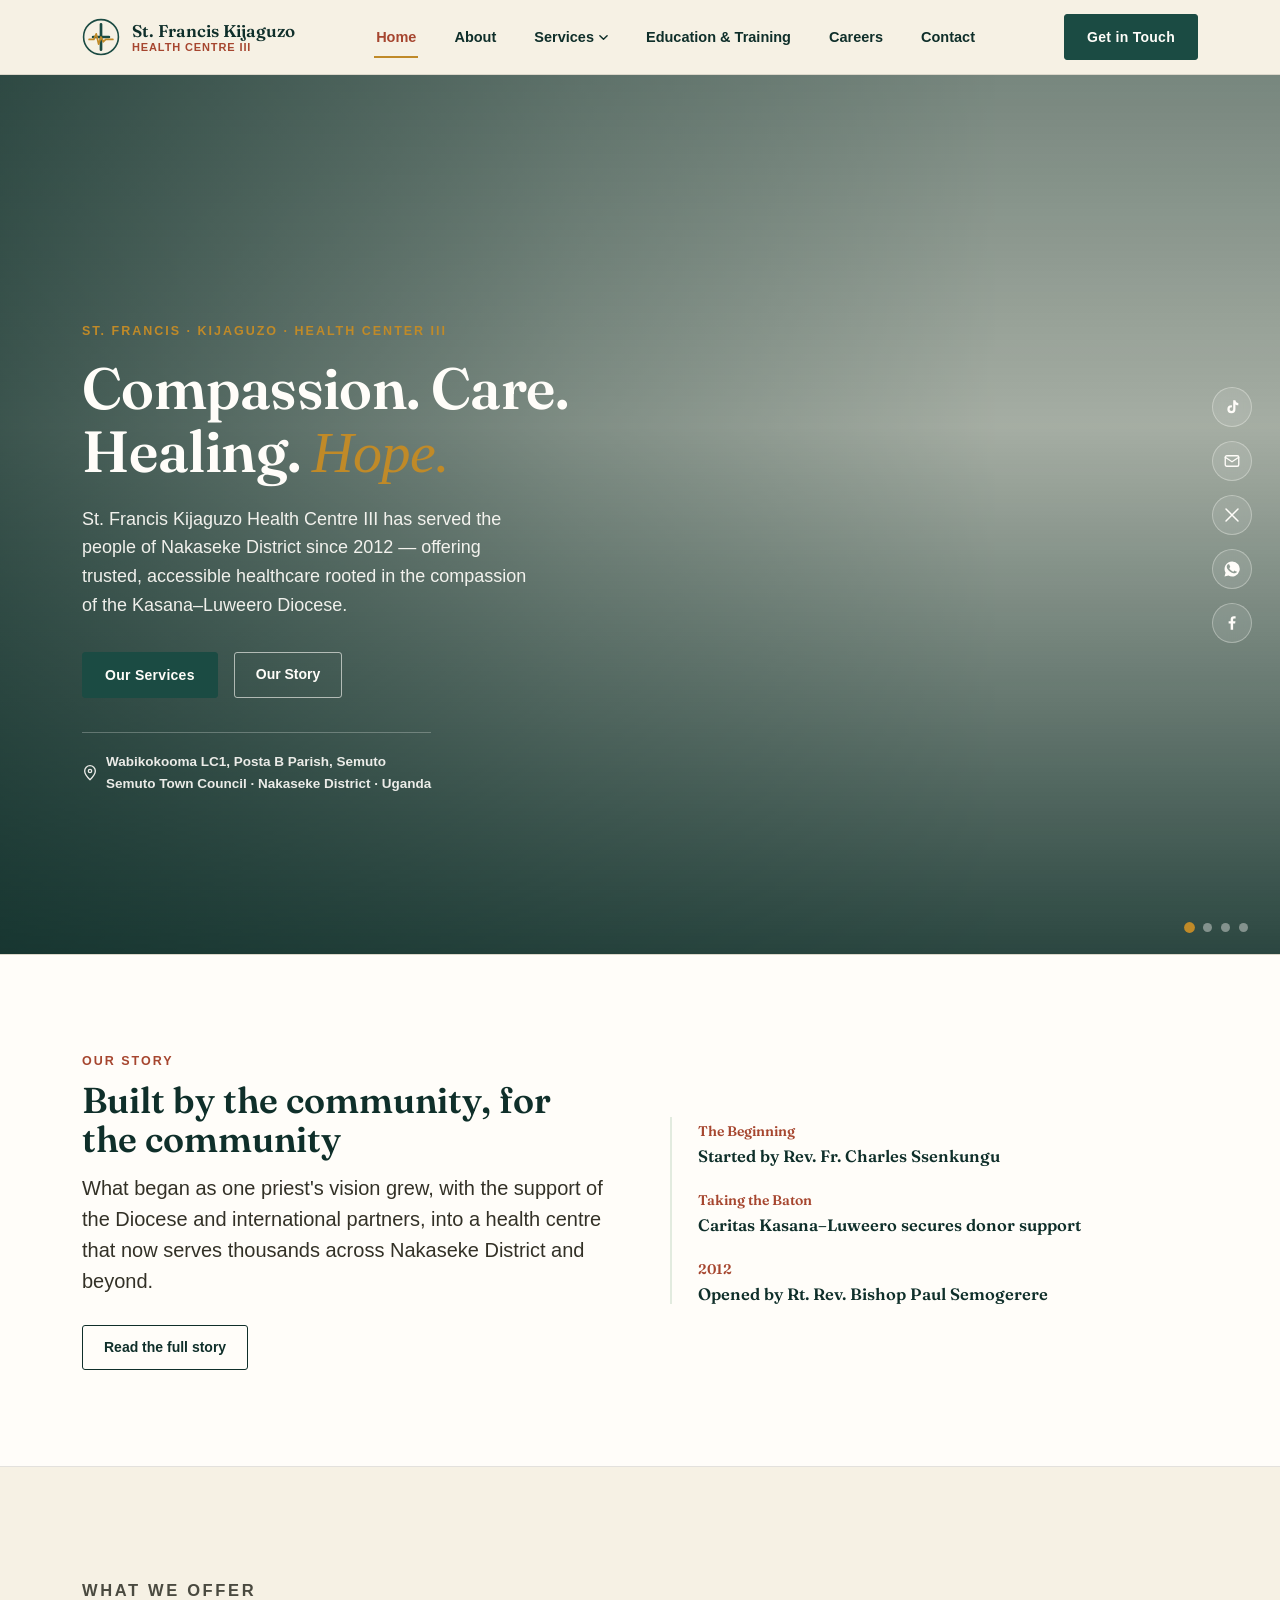
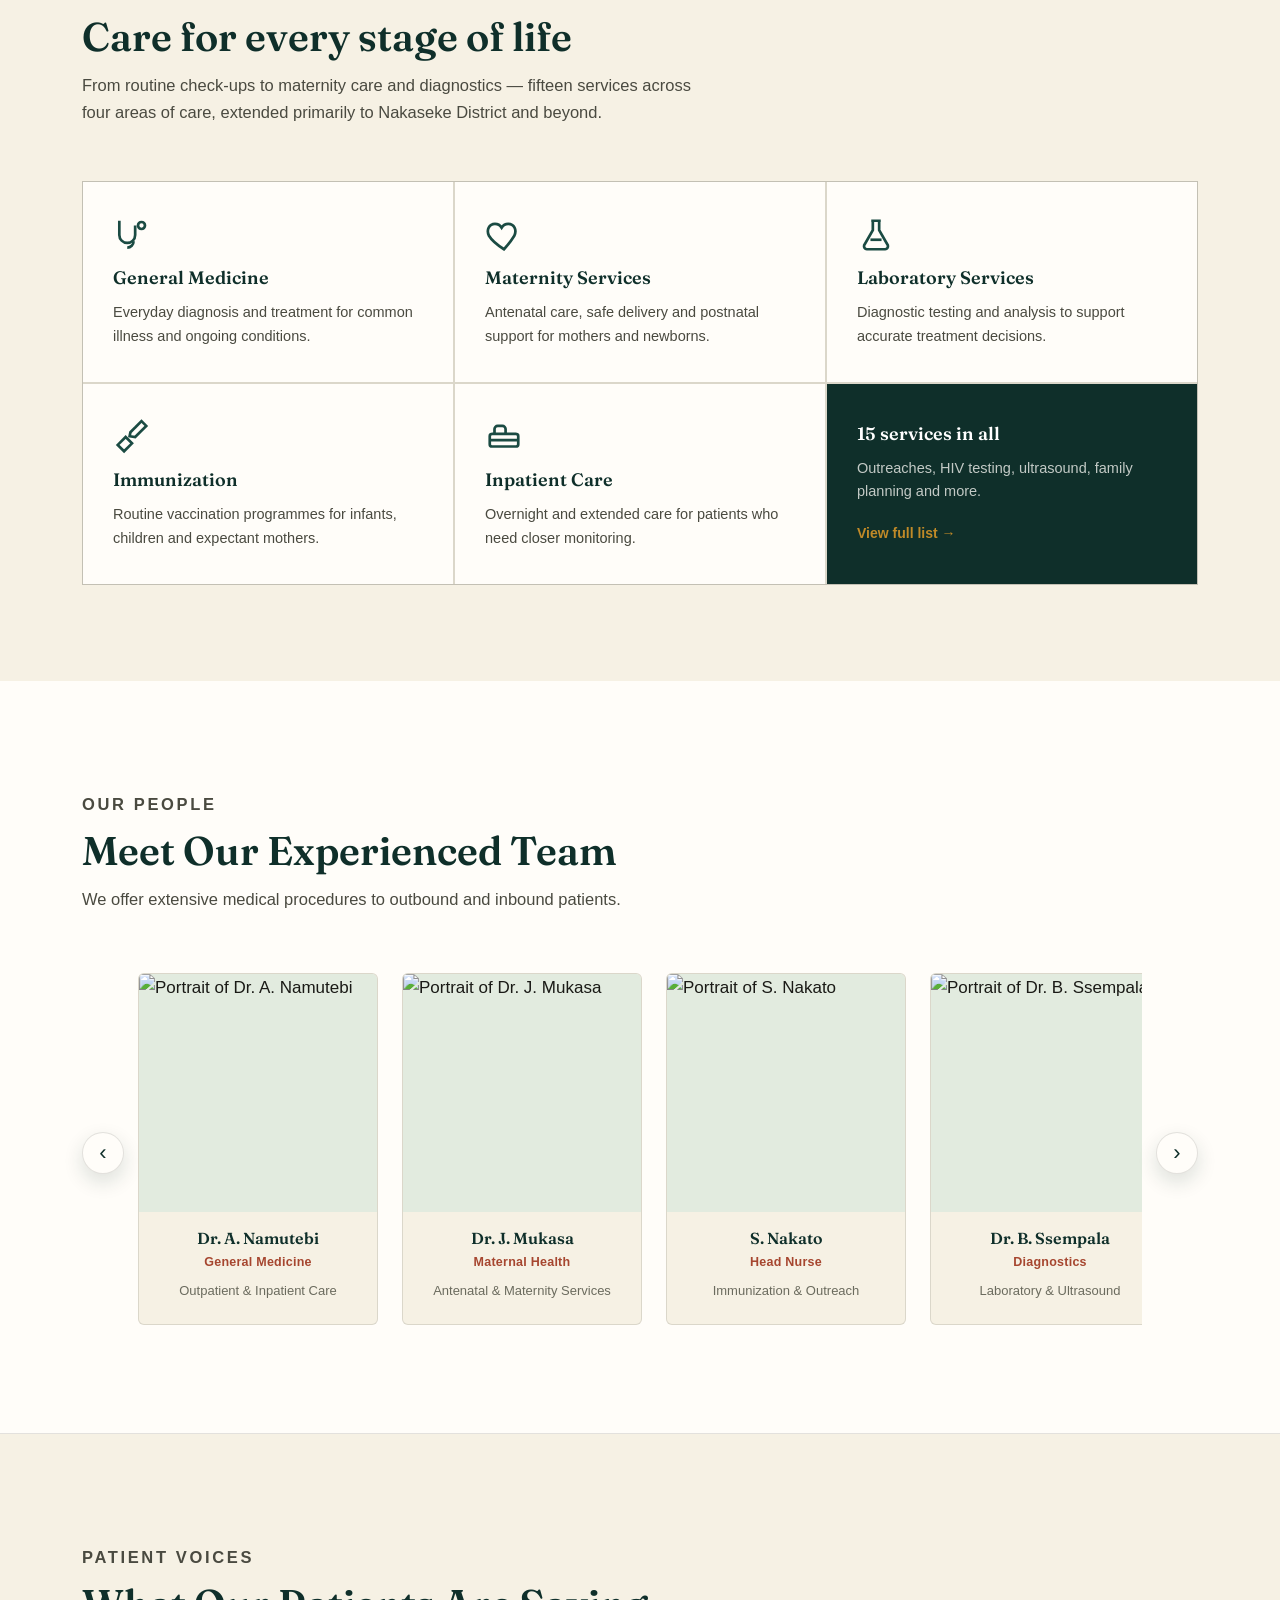
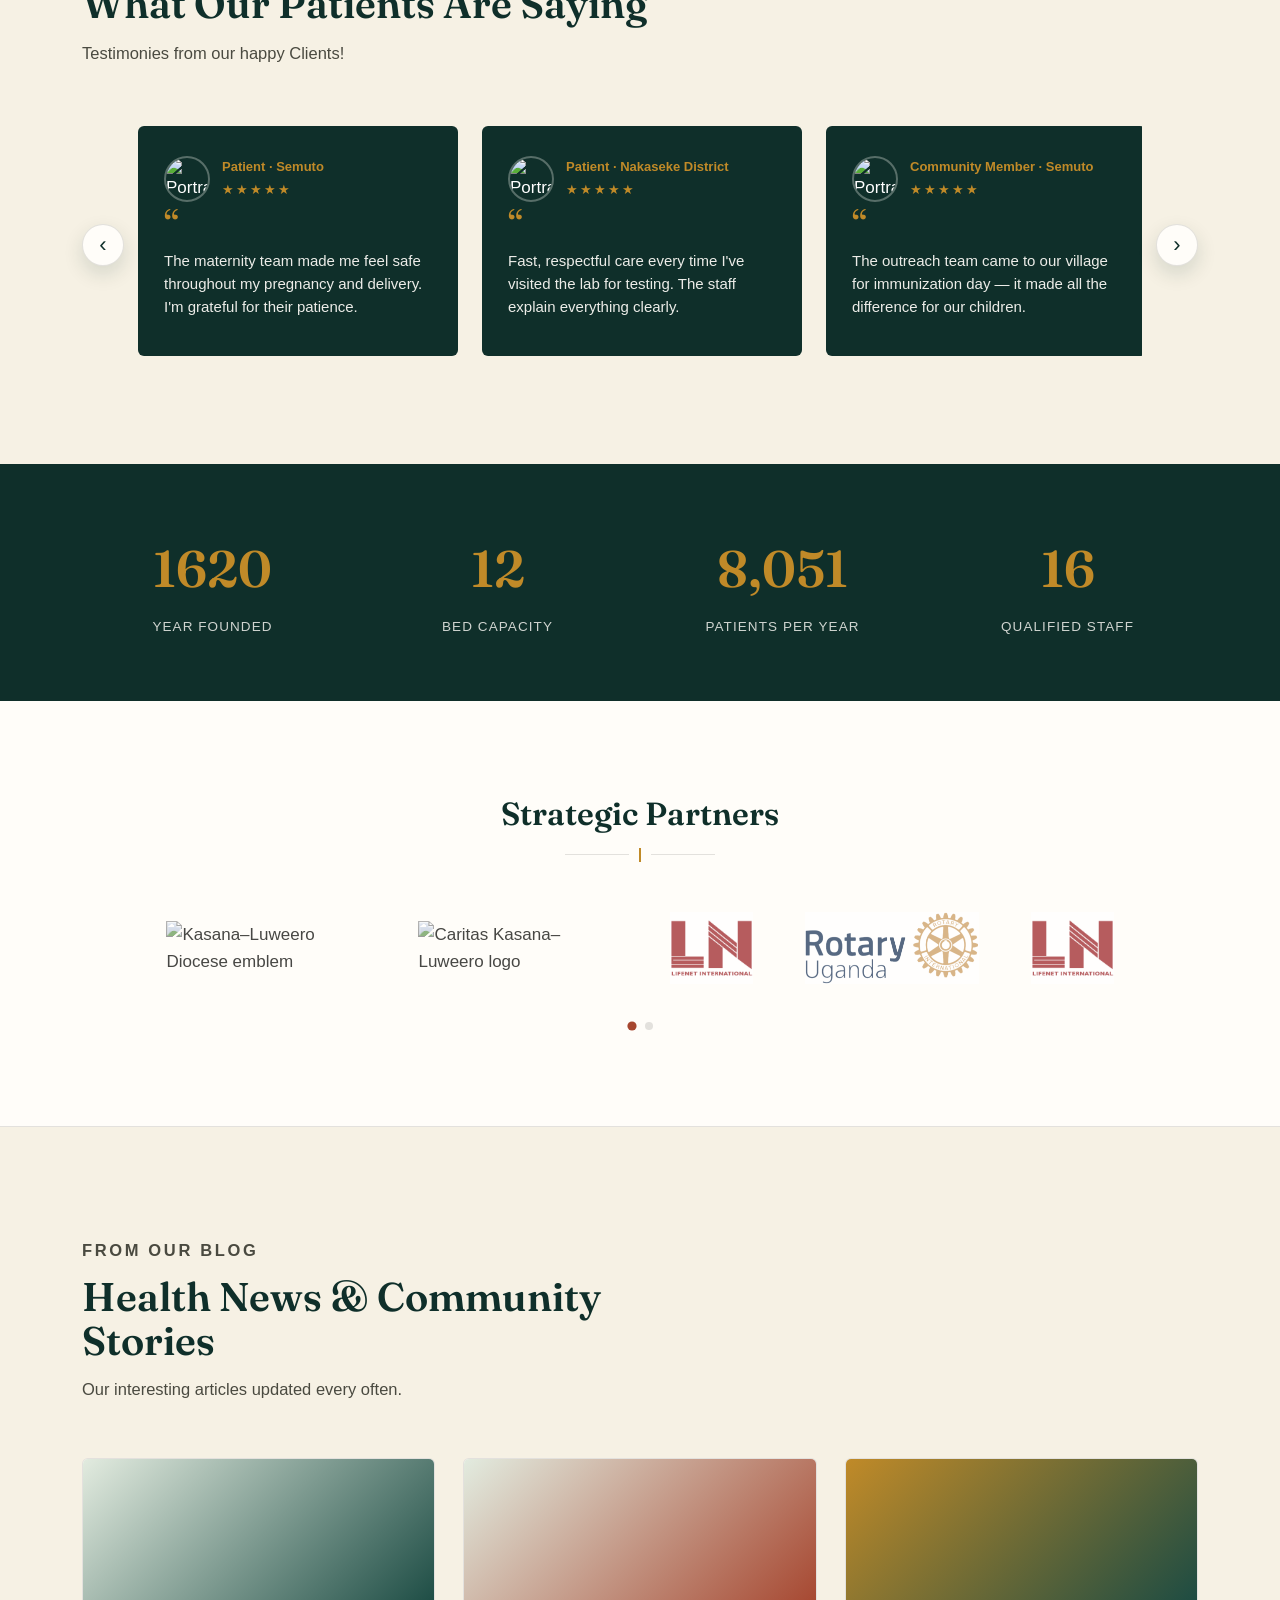
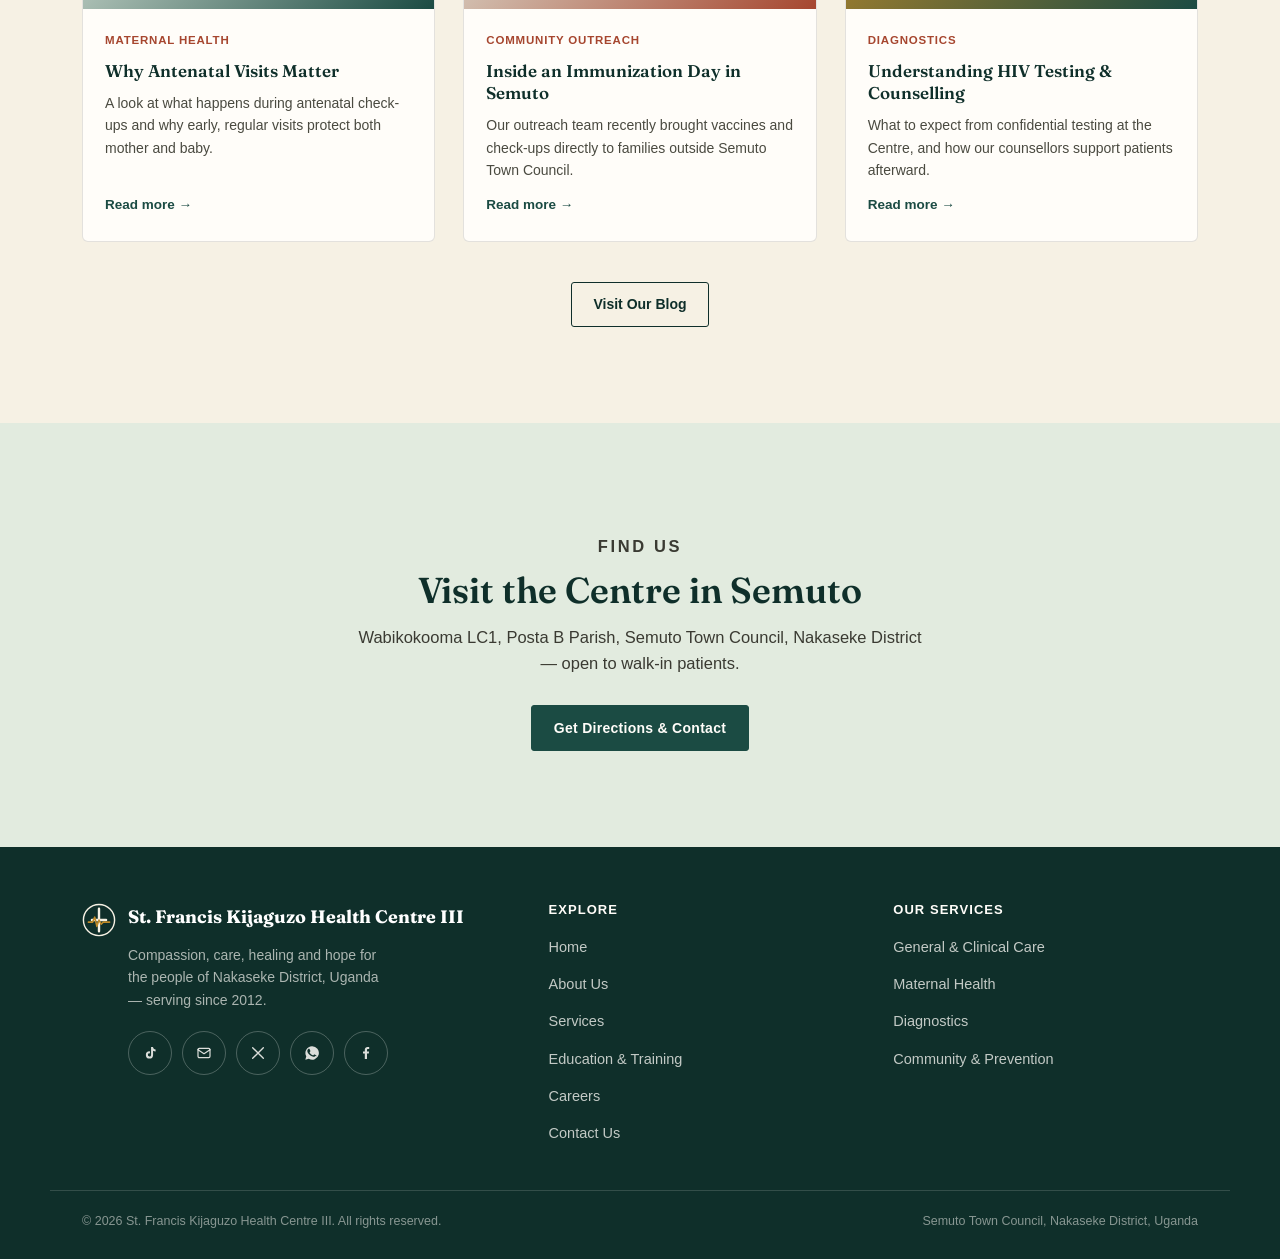
==== commit 484ad16d: "Add files via upload" ====
--- a/index.html
+++ b/index.html
@@ -96,9 +96,9 @@
         </div>
         <div class="loc-tag">
           <svg width="16" height="16" viewBox="0 0 24 24" fill="none" stroke="currentColor" stroke-width="2"><path d="M12 22s8-7.5 8-13a8 8 0 1 0-16 0c0 5.5 8 13 8 13z"/><circle cx="12" cy="9" r="2.5"/></svg>
-          Wabikokooma LC1, Posta B Parish, Semuto
-        </div>
-        <p class="loc-tag2">Semuto Town Council &middot; Nakaseke District &middot; Uganda</p>
+          Wabikokooma LC1, Posta B Parish, Semuto <br> Semuto Town Council &middot; Nakaseke District &middot; Uganda
+        </div>
+        
       </div>
     </div>
     <div class="hero-dots" role="tablist" aria-label="Hero image selector">
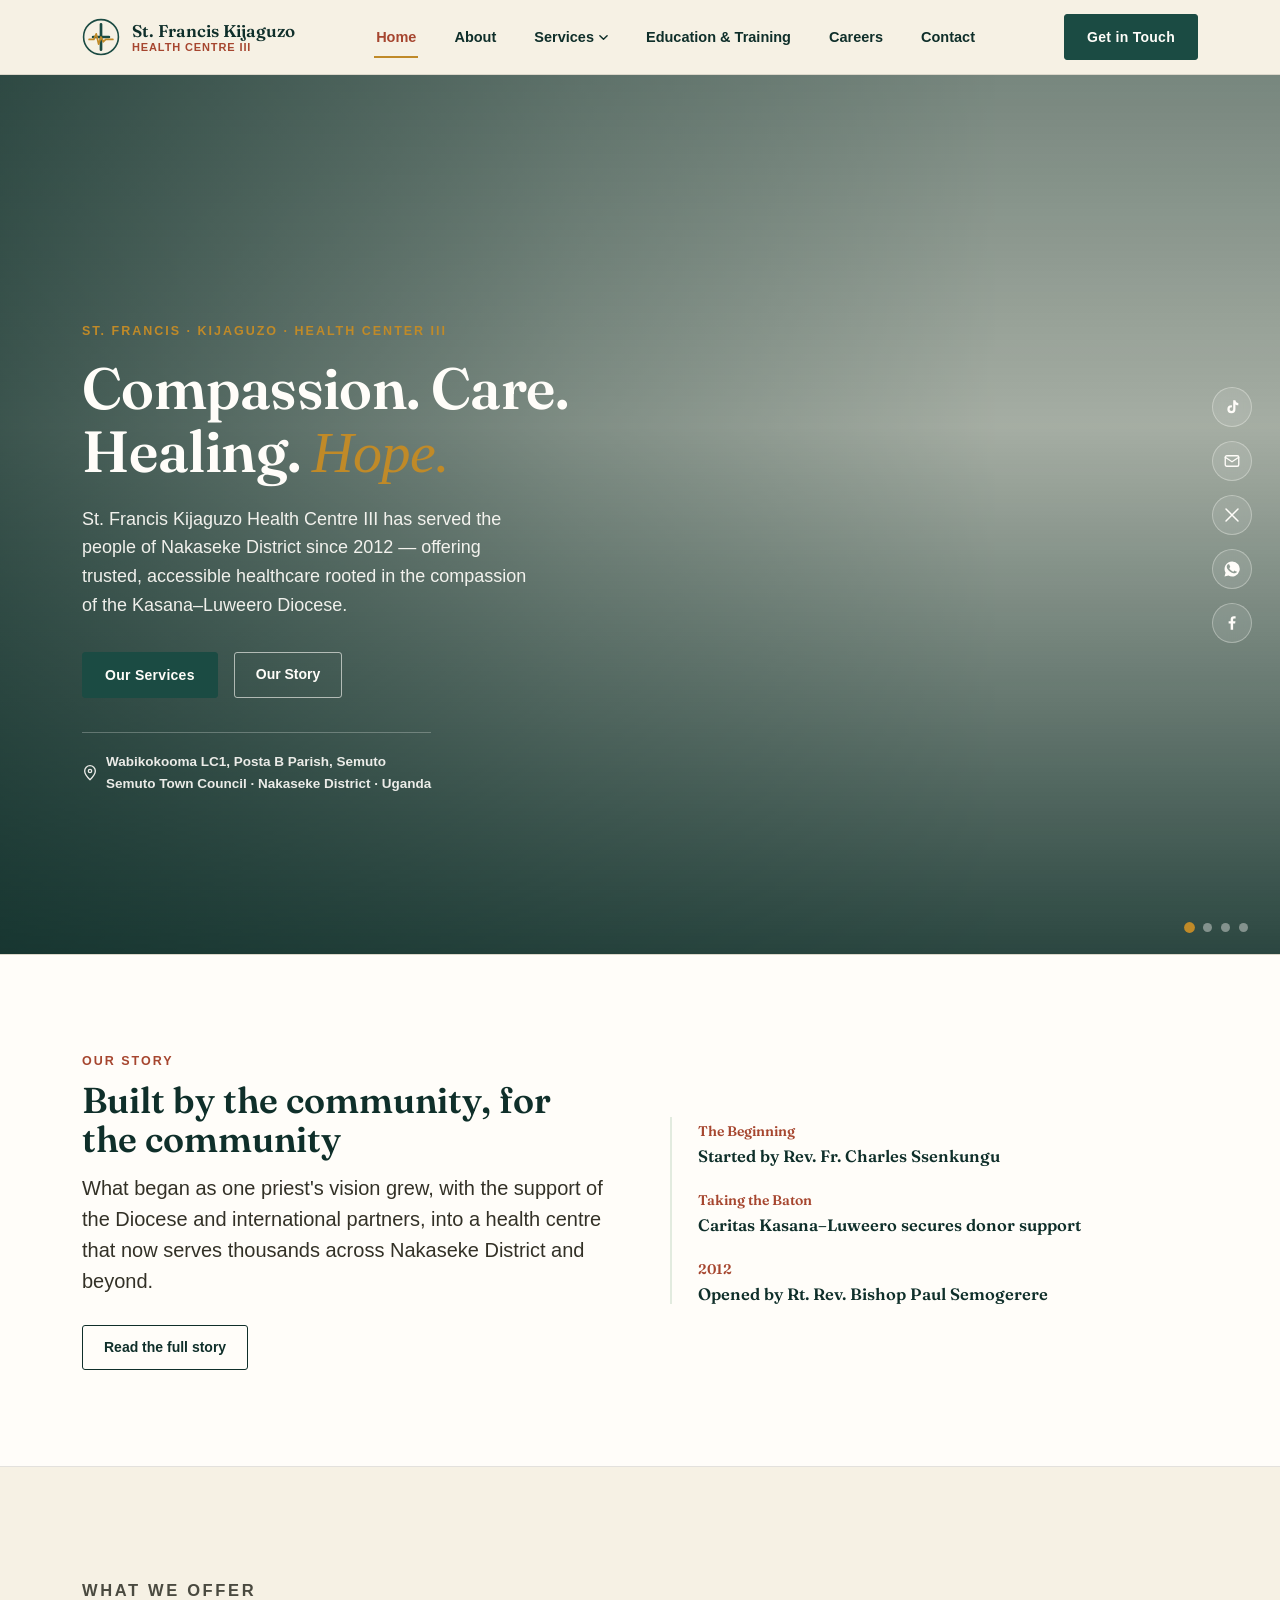
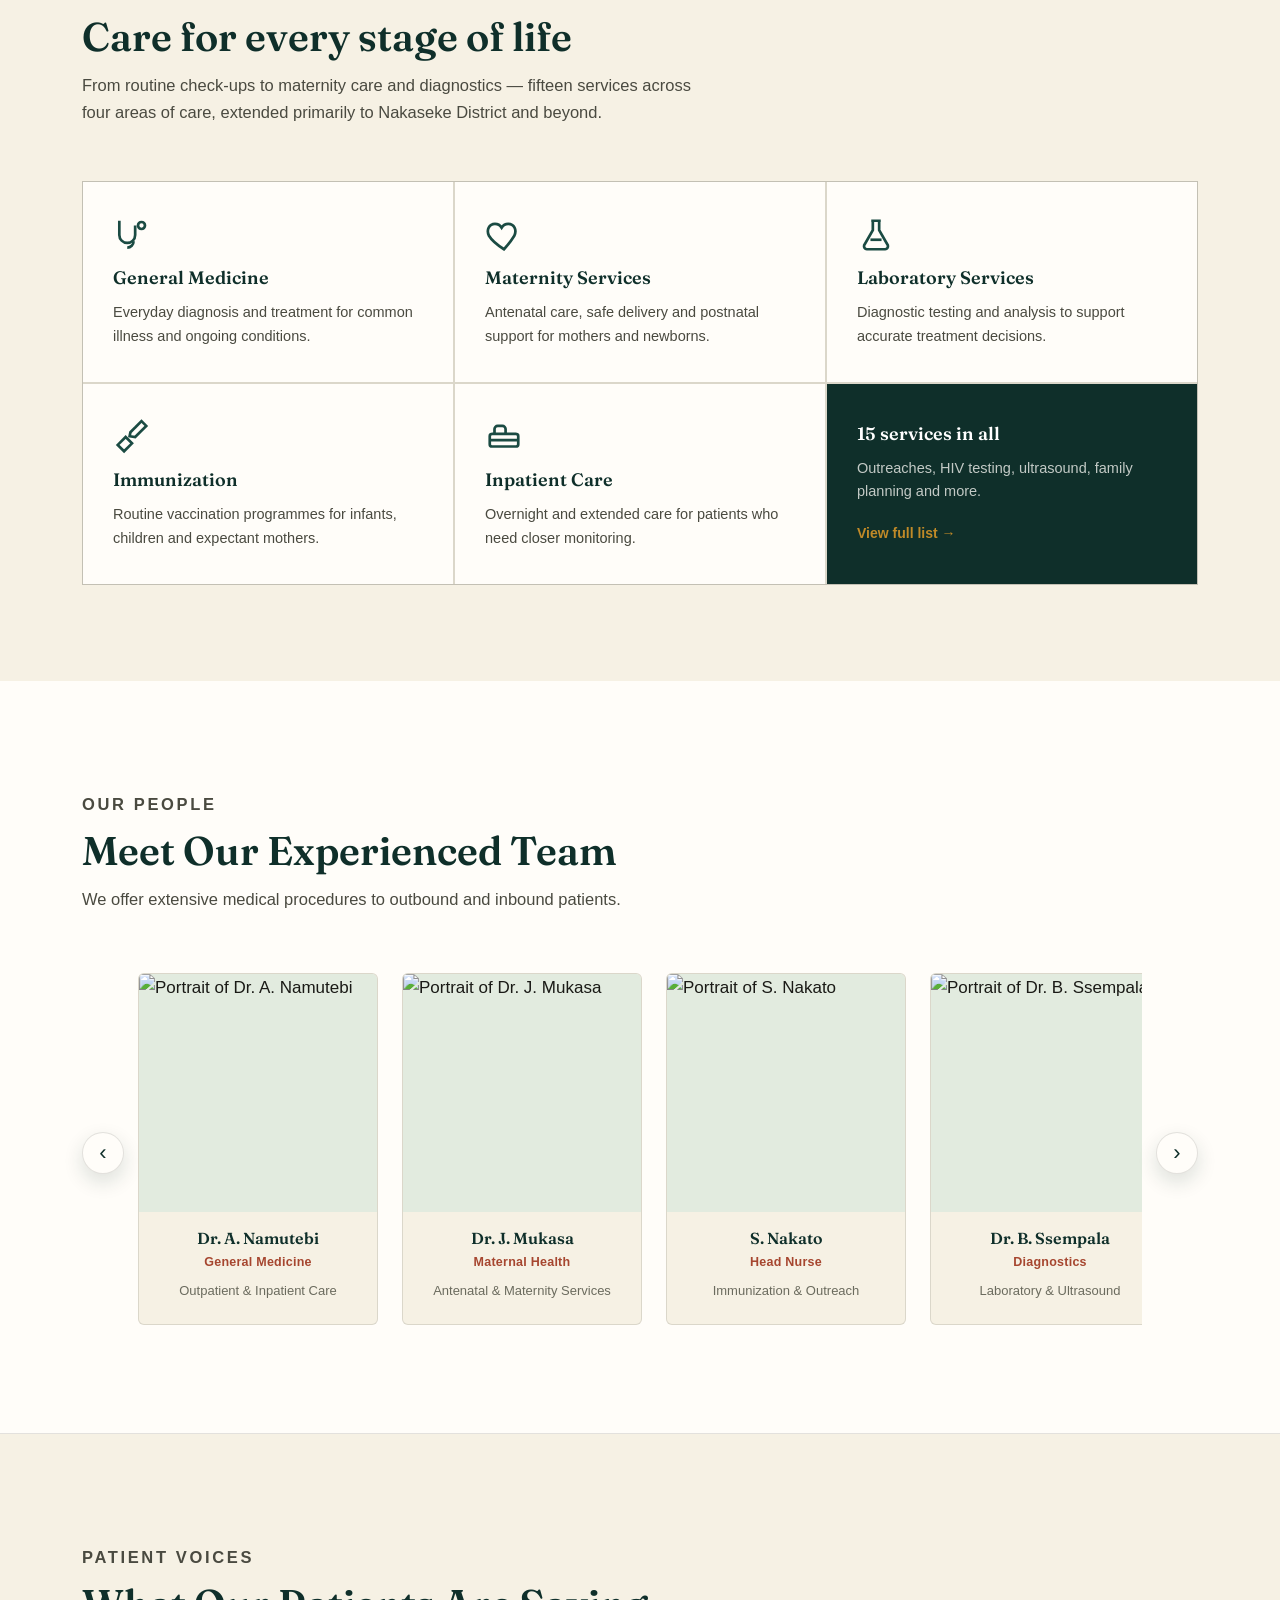
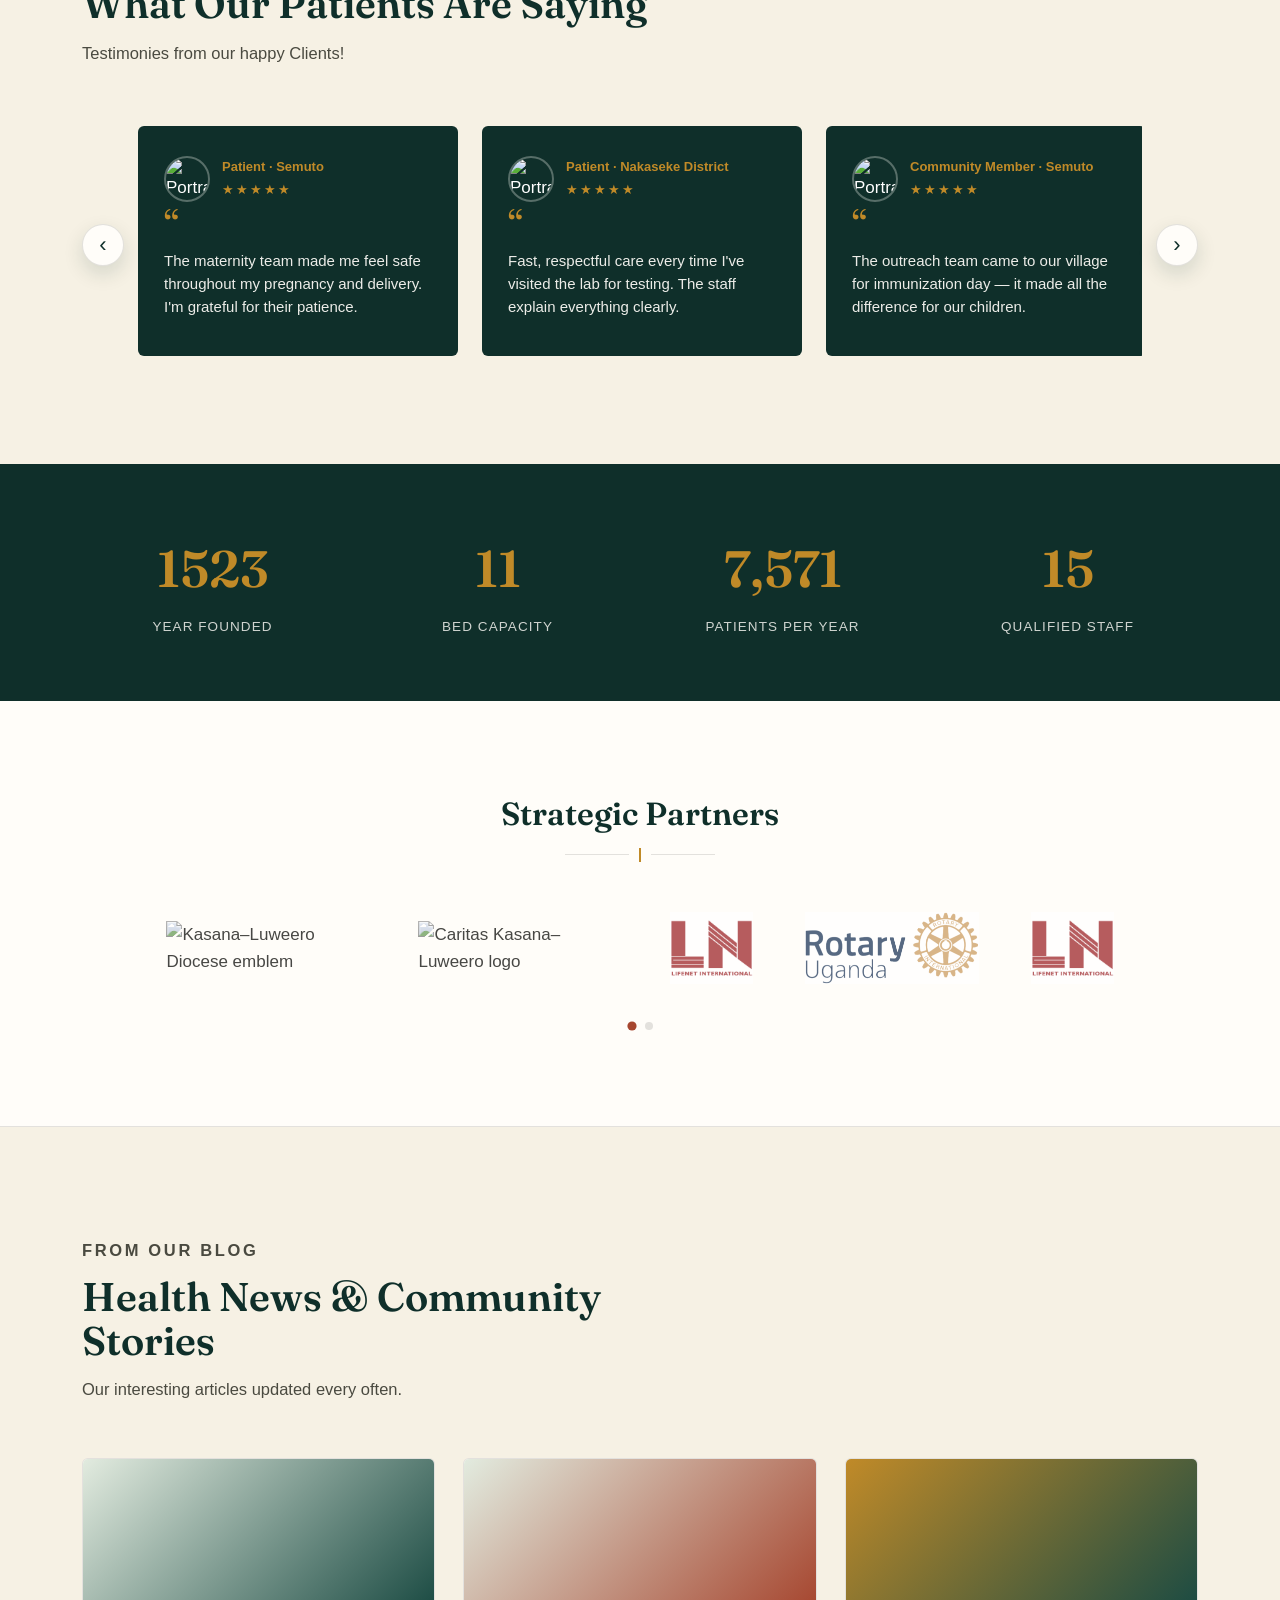
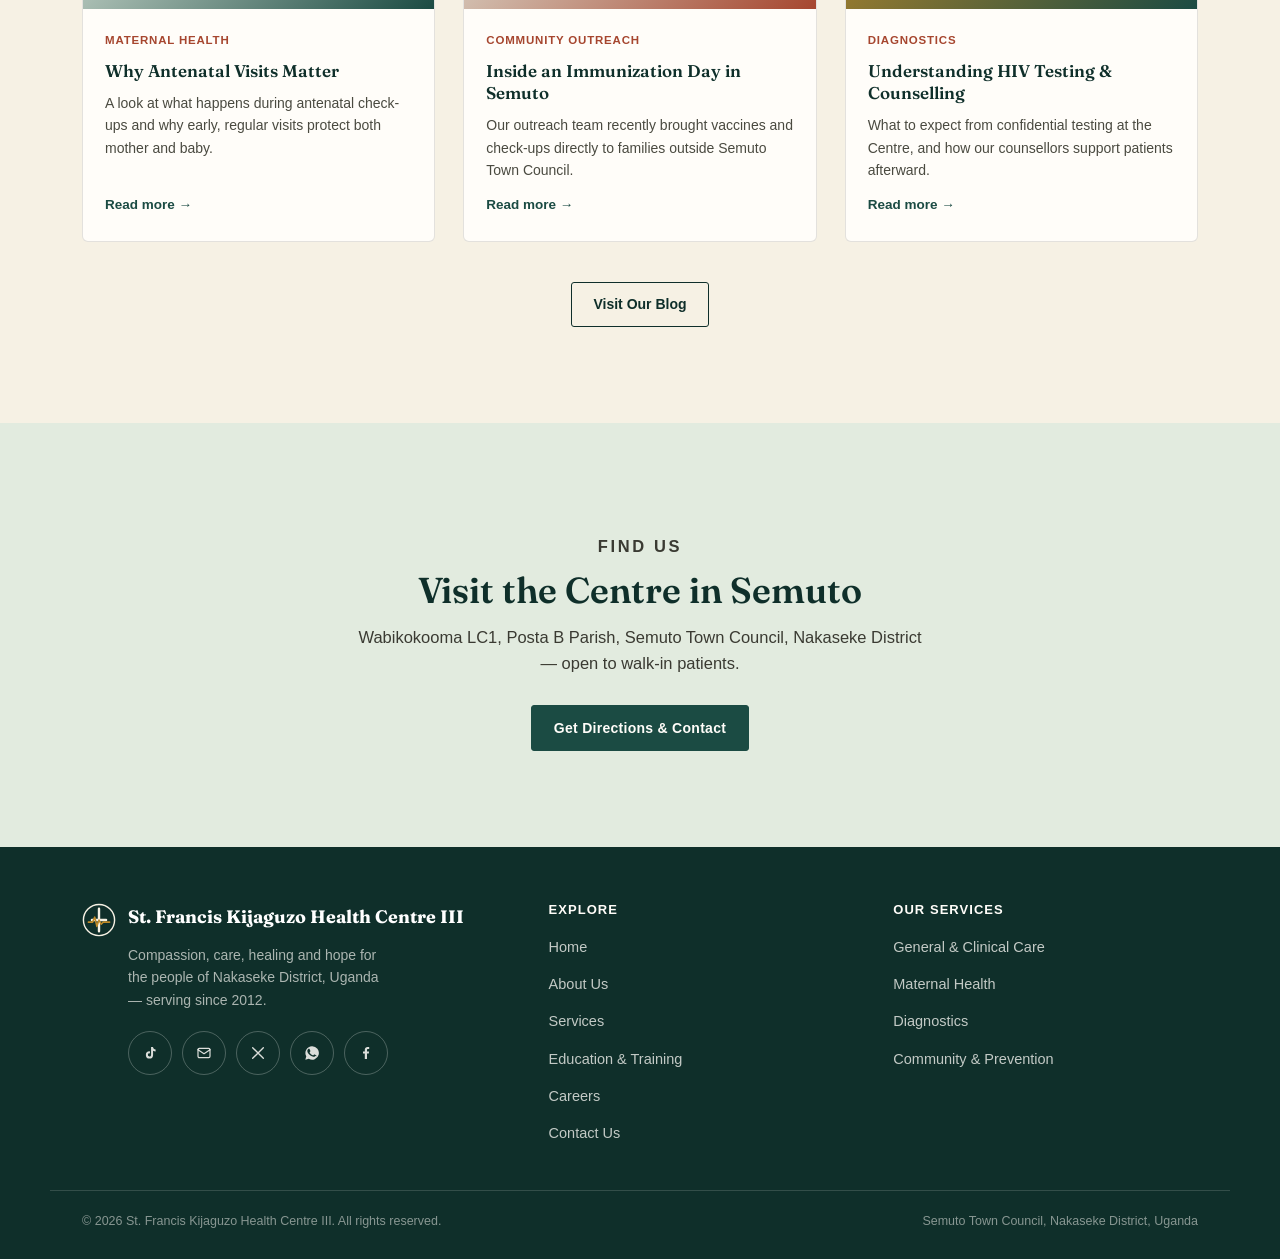
==== commit 223d22c6: "Add files via upload" ====
--- a/index.html
+++ b/index.html
@@ -361,19 +361,19 @@
             <img src="https://commons.wikimedia.org/wiki/Special:FilePath/Logo_Caritas_2026.svg" alt="Caritas Kasana–Luweero logo" loading="lazy">
           </a>
           <a class="partner-logo" href="http://lninternational.org/" target="_blank" rel="noopener" aria-label="Caritas Kasana–Luweero">
-            <img src="/assets/LN.png" alt="Caritas Kasana–Luweero logo" loading="lazy">
+            <img src="assets/LN.png" alt="Caritas Kasana–Luweero logo" loading="lazy">
           </a>
           <a class="partner-logo" href="https://rotaryeclubug.org/" target="_blank" rel="noopener" aria-label="Caritas Kasana–Luweero">
-            <img src="/assets/Rotary.png" alt="Caritas Kasana–Luweero logo" loading="lazy">
+            <img src="assets/Rotary.png" alt="Caritas Kasana–Luweero logo" loading="lazy">
           </a>
           <a class="partner-logo" href="http://lninternational.org/" target="_blank" rel="noopener" aria-label="Caritas Kasana–Luweero">
-            <img src="/assets/LN.png" alt="Caritas Kasana–Luweero logo" loading="lazy">
+            <img src="assets/LN.png" alt="Caritas Kasana–Luweero logo" loading="lazy">
           </a>
           <a class="partner-logo" href="https://health.go.ug/" target="_blank" rel="noopener" aria-label="Caritas Kasana–Luweero">
-            <img src="/assets/MOF.png" alt="Caritas Kasana–Luweero logo" loading="lazy">
+            <img src="assets/MOF.png" alt="Caritas Kasana–Luweero logo" loading="lazy">
           </a>
           <a class="partner-logo" href="http://lninternational.org/" target="_blank" rel="noopener" aria-label="Caritas Kasana–Luweero">
-            <img src="/assets/LN.png" alt="Caritas Kasana–Luweero logo" loading="lazy">
+            <img src="assets/LN.png" alt="Caritas Kasana–Luweero logo" loading="lazy">
           </a>
           <a class="partner-logo" href="https://kasanaluweerodiocese.org/caritas-kasanaensis/" target="_blank" rel="noopener" aria-label="Caritas Kasana–Luweero">
             <img src="https://commons.wikimedia.org/wiki/Special:FilePath/Logo_Caritas_2026.svg" alt="Caritas Kasana–Luweero logo" loading="lazy">
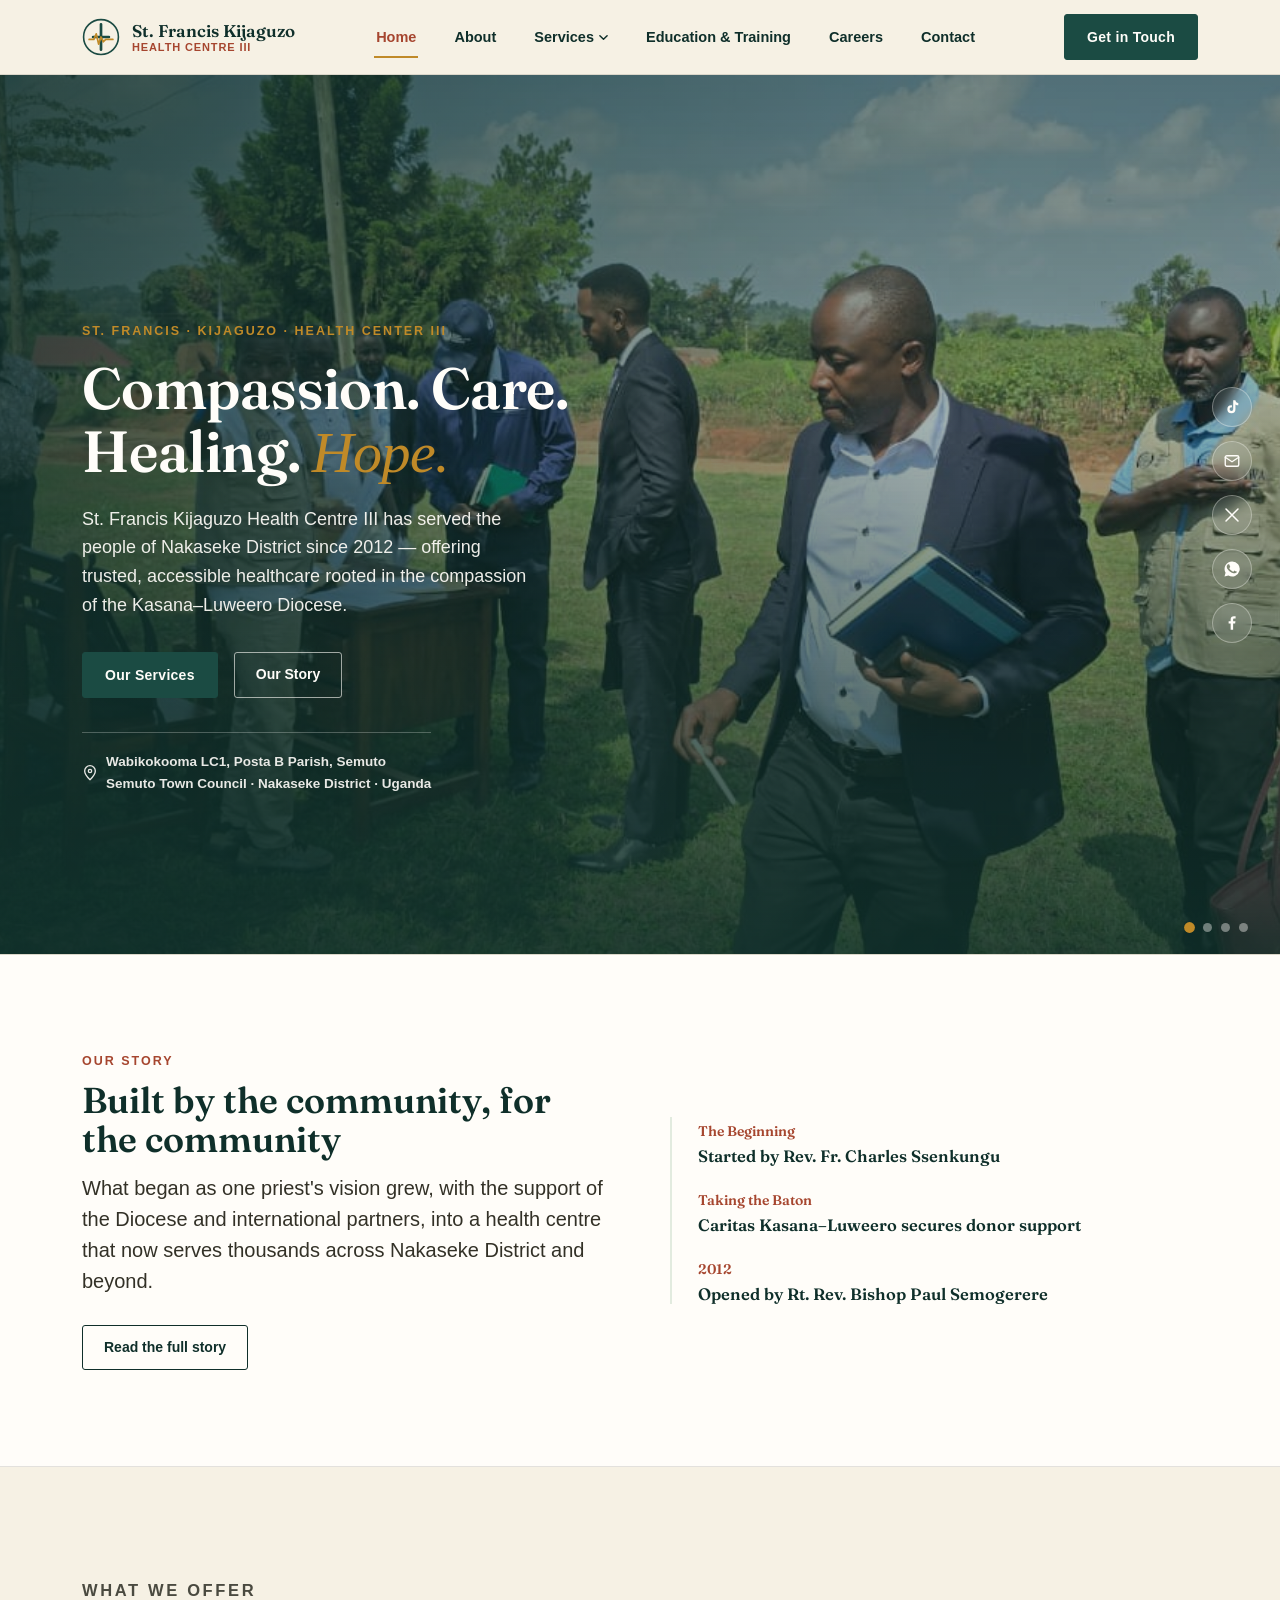
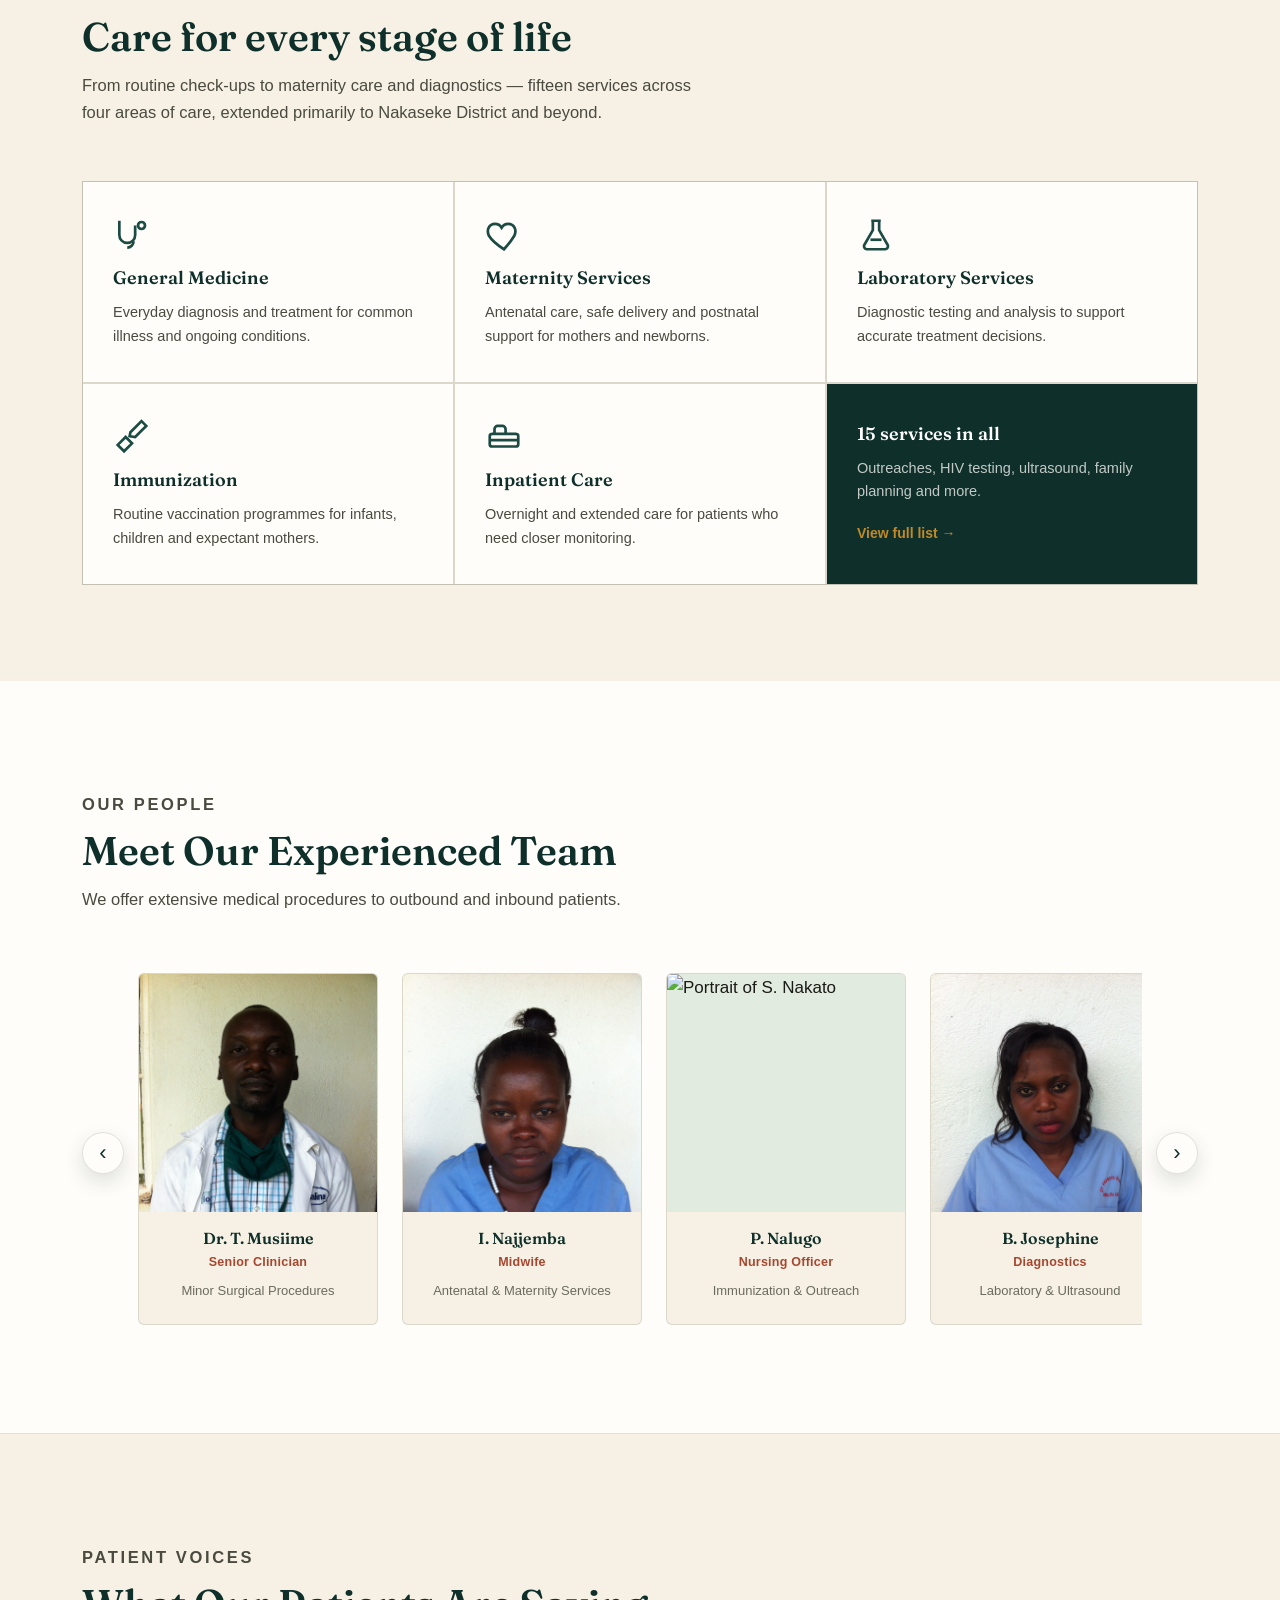
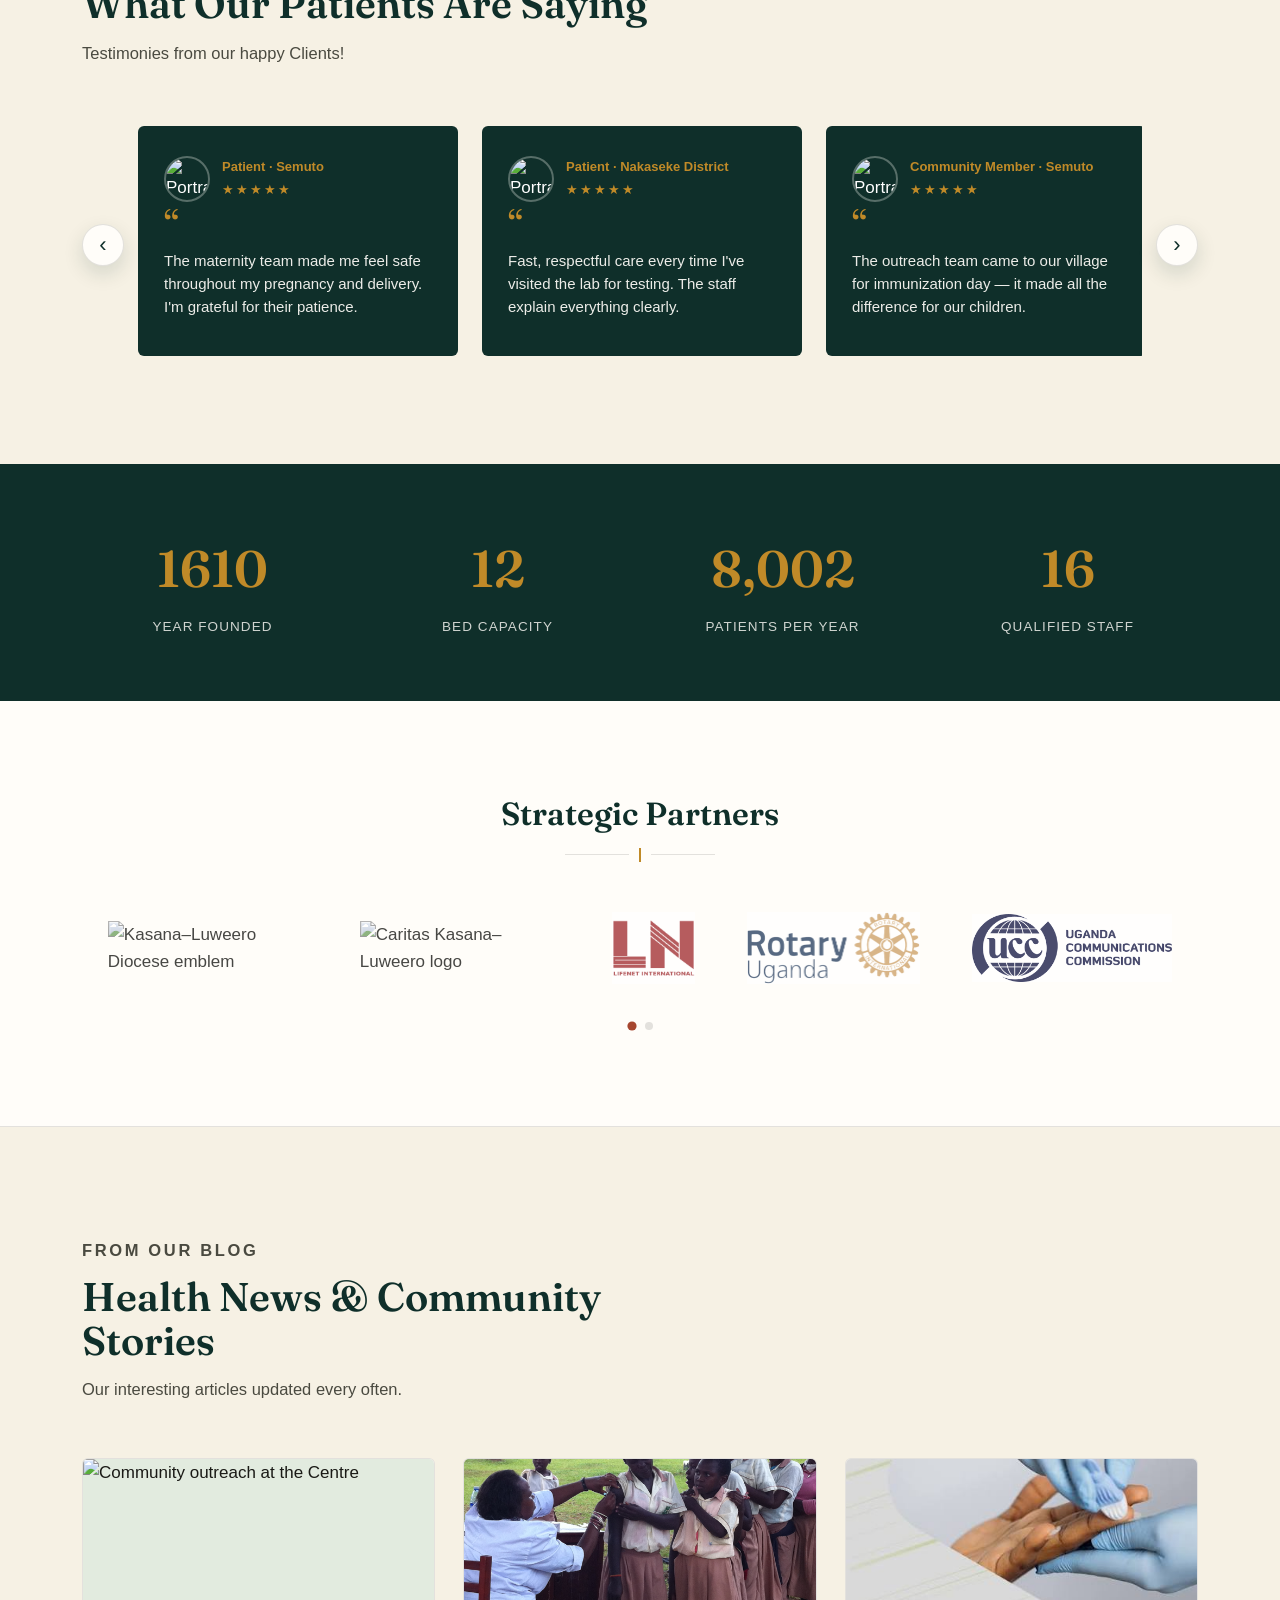
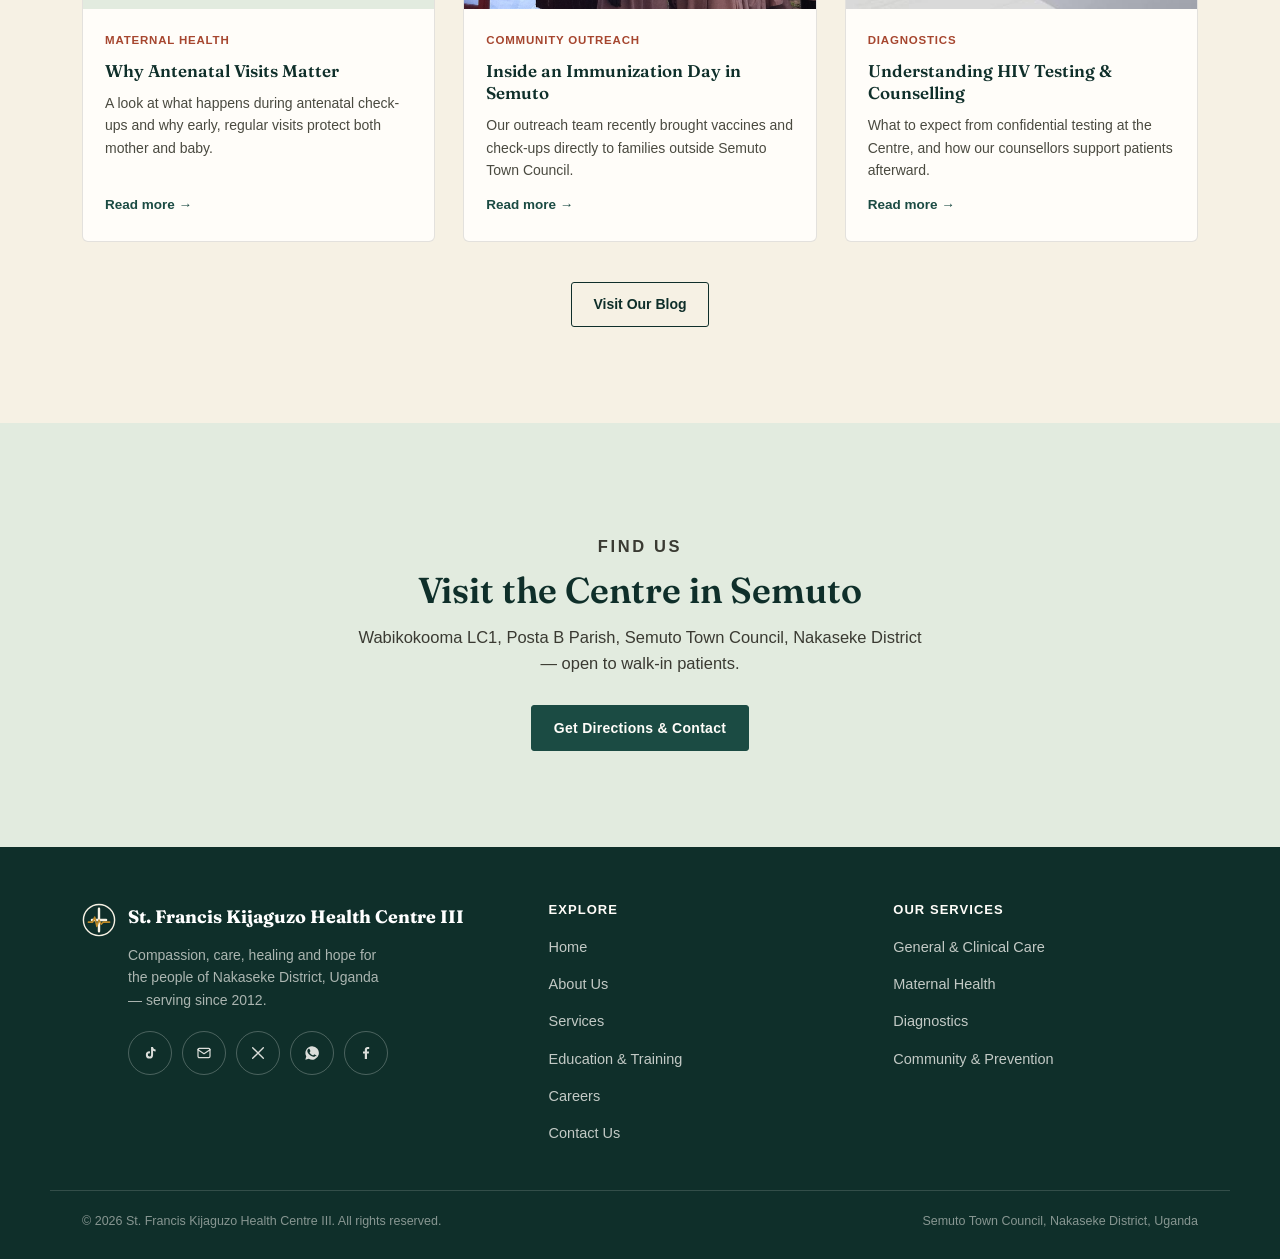
==== commit 43898344: "Add files via upload" ====
--- a/index.html
+++ b/index.html
@@ -78,10 +78,10 @@
   <!-- HERO -->
   <section class="hero" id="heroSlideshow">
     <div class="hero-slides">
-      <div class="hero-slide active" style="background-image:url('https://images.pexels.com/photos/34222321/pexels-photo-34222321.jpeg?auto=compress&cs=tinysrgb&w=1600')"></div>
-      <div class="hero-slide" style="background-image:url('https://images.pexels.com/photos/7659869/pexels-photo-7659869.jpeg?auto=compress&cs=tinysrgb&w=1600')"></div>
-      <div class="hero-slide" style="background-image:url('https://images.pexels.com/photos/6098004/pexels-photo-6098004.jpeg?auto=compress&cs=tinysrgb&w=1600')"></div>
-      <div class="hero-slide" style="background-image:url('https://images.pexels.com/photos/7088834/pexels-photo-7088834.jpeg?auto=compress&cs=tinysrgb&w=1600')"></div>
+      <div class="hero-slide active" style="background-image:url('assets/uccphoto1.jpeg')"></div>
+      <div class="hero-slide" style="background-image:url('assets/ucc3.jpeg')"></div>
+      <div class="hero-slide" style="background-image:url('assets/lab.JPG')"></div>
+      <div class="hero-slide" style="background-image:url('assets/ucc2.jpeg')"></div>
     </div>
     <div class="hero-scrim" aria-hidden="true"></div>
     <div class="wrap">
@@ -209,33 +209,33 @@
         <button class="car-btn prev" data-carousel="team-track" aria-label="Scroll team left">&lsaquo;</button>
         <div class="carousel-track" id="team-track">
           <div class="team-card reveal">
-            <div class="team-photo"><img src="https://images.pexels.com/photos/19596247/pexels-photo-19596247.jpeg?auto=compress&cs=tinysrgb&w=600" alt="Portrait of Dr. A. Namutebi" loading="lazy"></div>
+            <div class="team-photo"><img src="assets/Tadeo.JPG" alt="Portrait of Dr. A. Namutebi" loading="lazy"></div>
             <div class="info">
-              <h3>Dr. A. Namutebi</h3>
-              <span class="role">General Medicine</span>
-              <p class="dept">Outpatient &amp; Inpatient Care</p>
+              <h3>Dr. T. Musiime</h3>
+              <span class="role">Senior Clinician</span>
+              <p class="dept">Minor Surgical Procedures</p>
             </div>
           </div>
           <div class="team-card reveal">
-            <div class="team-photo"><img src="https://images.pexels.com/photos/19379640/pexels-photo-19379640.jpeg?auto=compress&cs=tinysrgb&w=600" alt="Portrait of Dr. J. Mukasa" loading="lazy"></div>
+            <div class="team-photo"><img src="assets/immy.JPG" alt="Portrait of Dr. J. Mukasa" loading="lazy"></div>
             <div class="info">
-              <h3>Dr. J. Mukasa</h3>
-              <span class="role">Maternal Health</span>
+              <h3>I. Najjemba</h3>
+              <span class="role">Midwife</span>
               <p class="dept">Antenatal &amp; Maternity Services</p>
             </div>
           </div>
           <div class="team-card reveal">
             <div class="team-photo"><img src="https://images.pexels.com/photos/5430213/pexels-photo-5430213.jpeg?auto=compress&cs=tinysrgb&w=600" alt="Portrait of S. Nakato" loading="lazy"></div>
             <div class="info">
-              <h3>S. Nakato</h3>
-              <span class="role">Head Nurse</span>
+              <h3>P. Nalugo</h3>
+              <span class="role">Nursing Officer</span>
               <p class="dept">Immunization &amp; Outreach</p>
             </div>
           </div>
           <div class="team-card reveal">
-            <div class="team-photo"><img src="https://images.pexels.com/photos/19039168/pexels-photo-19039168.jpeg?auto=compress&cs=tinysrgb&w=600" alt="Portrait of Dr. B. Ssempala" loading="lazy"></div>
+            <div class="team-photo"><img src="assets/jose.JPG" alt="Portrait of Dr. B. Ssempala" loading="lazy"></div>
             <div class="info">
-              <h3>Dr. B. Ssempala</h3>
+              <h3>B. Josephine</h3>
               <span class="role">Diagnostics</span>
               <p class="dept">Laboratory &amp; Ultrasound</p>
             </div>
@@ -243,17 +243,17 @@
           <div class="team-card reveal">
             <div class="team-photo"><img src="https://images.pexels.com/photos/29852895/pexels-photo-29852895.jpeg?auto=compress&cs=tinysrgb&w=600" alt="Portrait of R. Kintu" loading="lazy"></div>
             <div class="info">
-              <h3>R. Kintu</h3>
+              <h3>H. Nalunga</h3>
               <span class="role">Counsellor</span>
               <p class="dept">HIV &amp; Community Counselling</p>
             </div>
           </div>
           <div class="team-card reveal">
-            <div class="team-photo"><img src="https://images.pexels.com/photos/19963130/pexels-photo-19963130.jpeg?auto=compress&cs=tinysrgb&w=600" alt="Portrait of Dr. C. Nabirye" loading="lazy"></div>
+            <div class="team-photo"><img src="assets/Gladys.JPG" alt="Portrait of Dr. C. Nabirye" loading="lazy"></div>
             <div class="info">
-              <h3>Dr. C. Nabirye</h3>
-              <span class="role">General Surgery</span>
-              <p class="dept">Minor Surgical Procedures</p>
+              <h3>G. Nangabane</h3>
+              <span class="role">Medical records officer</span>
+              <p class="dept">Outpatient &amp; Inpatient Care</p>
             </div>
           </div>
         </div>
@@ -366,8 +366,8 @@
           <a class="partner-logo" href="https://rotaryeclubug.org/" target="_blank" rel="noopener" aria-label="Caritas Kasana–Luweero">
             <img src="assets/Rotary.png" alt="Caritas Kasana–Luweero logo" loading="lazy">
           </a>
-          <a class="partner-logo" href="http://lninternational.org/" target="_blank" rel="noopener" aria-label="Caritas Kasana–Luweero">
-            <img src="assets/LN.png" alt="Caritas Kasana–Luweero logo" loading="lazy">
+          <a class="partner-logo" href="https://www.ucc.co.ug/" target="_blank" rel="noopener" aria-label="Caritas Kasana–Luweero">
+            <img src="assets/ucc.png" alt="Caritas Kasana–Luweero logo" loading="lazy">
           </a>
           <a class="partner-logo" href="https://health.go.ug/" target="_blank" rel="noopener" aria-label="Caritas Kasana–Luweero">
             <img src="assets/MOF.png" alt="Caritas Kasana–Luweero logo" loading="lazy">
@@ -397,7 +397,7 @@
       </div>
       <div class="blog-grid">
         <article class="blog-card reveal">
-          <div class="thumb"></div>
+          <div class="thumb"><img src="assets/antinental.jpg" alt="Community outreach at the Centre" loading="lazy"></div>
           <div class="body">
             <span class="meta">Maternal Health</span>
             <h3>Why Antenatal Visits Matter</h3>
@@ -406,7 +406,7 @@
           </div>
         </article>
         <article class="blog-card reveal">
-          <div class="thumb" style="background:linear-gradient(135deg,#e2ebdf,#a6462f);"></div>
+          <div class="thumb"><img src="assets/IMG_5033.JPG" alt="Community outreach at the Centre" loading="lazy"></div>
           <div class="body">
             <span class="meta">Community Outreach</span>
             <h3>Inside an Immunization Day in Semuto</h3>
@@ -415,7 +415,7 @@
           </div>
         </article>
         <article class="blog-card reveal">
-          <div class="thumb" style="background:linear-gradient(135deg,#c08a28,#1b4b43);"></div>
+          <div class="thumb"><img src="assets/hiv.png" alt="Community outreach at the Centre" loading="lazy"></div>
           <div class="body">
             <span class="meta">Diagnostics</span>
             <h3>Understanding HIV Testing &amp; Counselling</h3>
--- a/css/home.css
+++ b/css/home.css
@@ -565,7 +565,14 @@
 }
 .blog-card .thumb {
   height: 150px;
-  background: linear-gradient(135deg, var(--sage), var(--pine));
+  overflow: hidden;
+  background: var(--sage);
+}
+.blog-card .thumb img {
+  width: 100%;
+  height: 100%;
+  object-fit: cover;
+  display: block;
 }
 .blog-card .body {
   padding: 22px 22px 26px;
